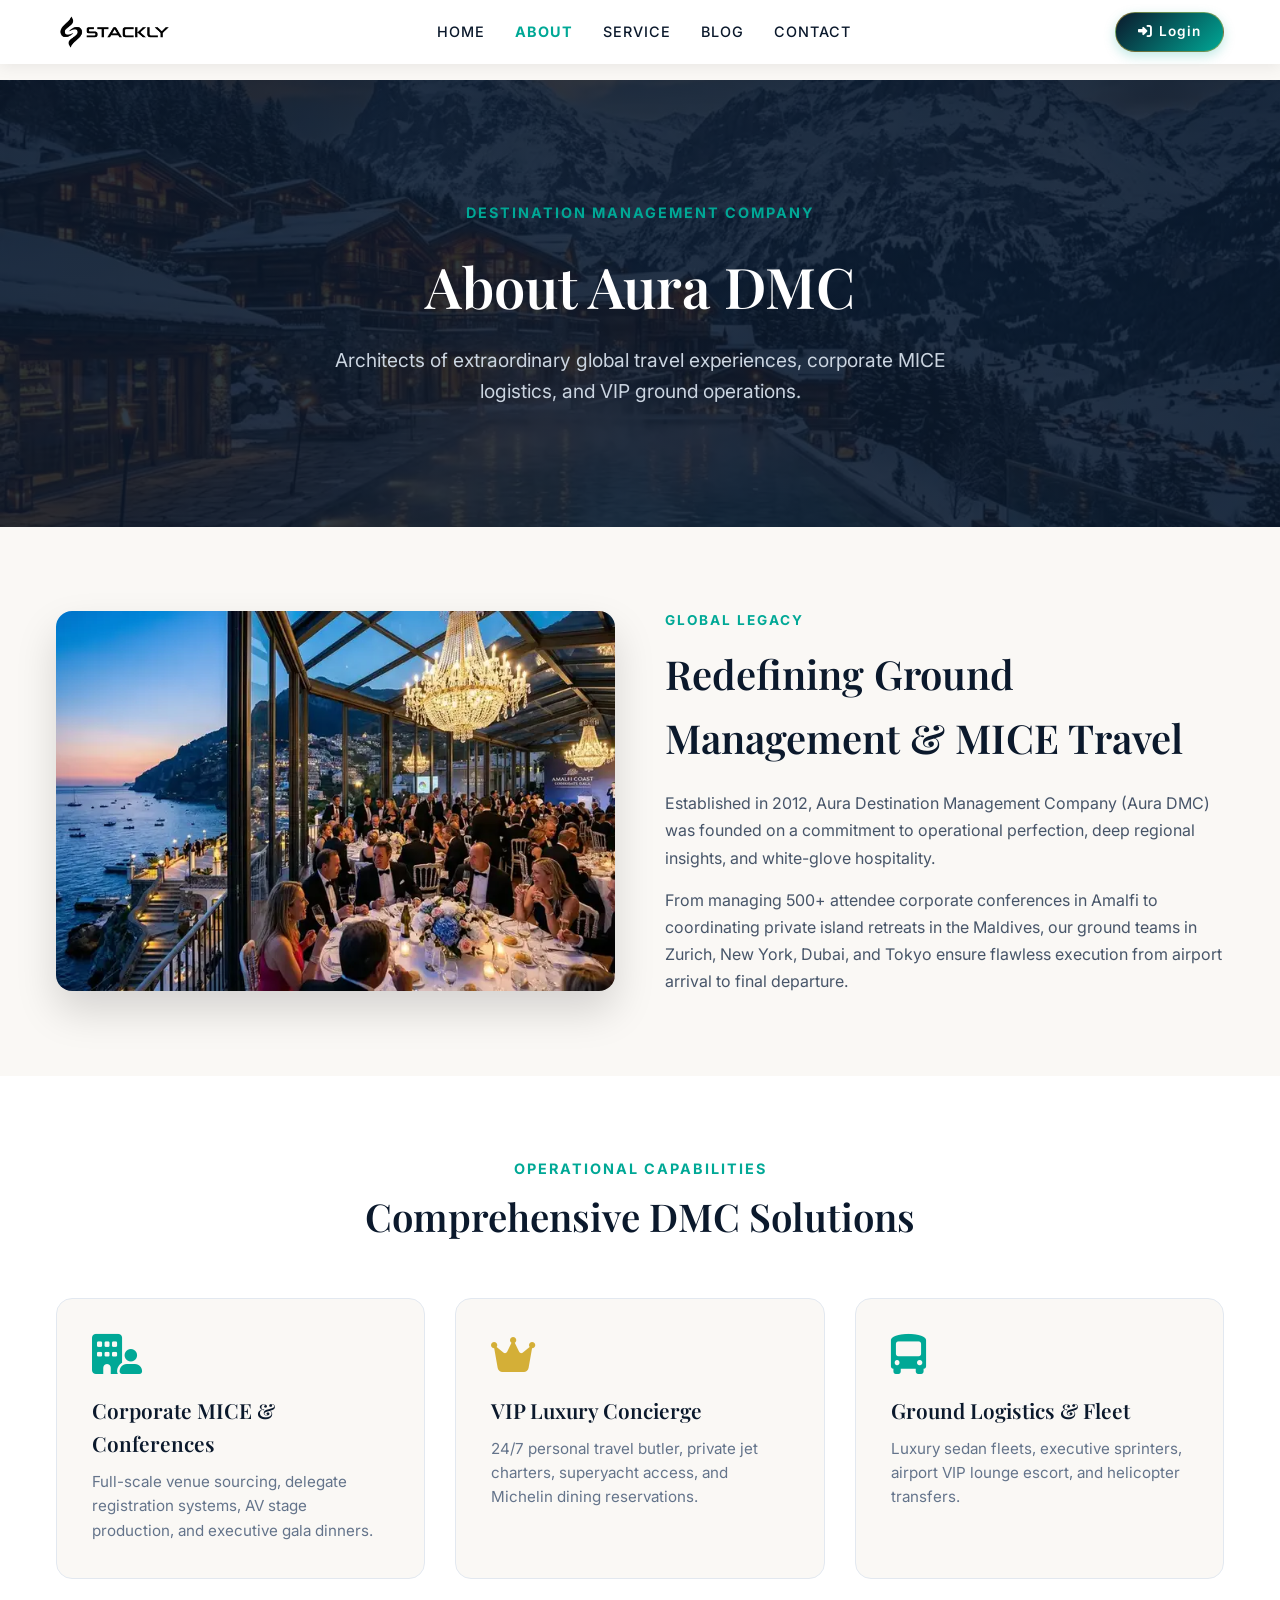
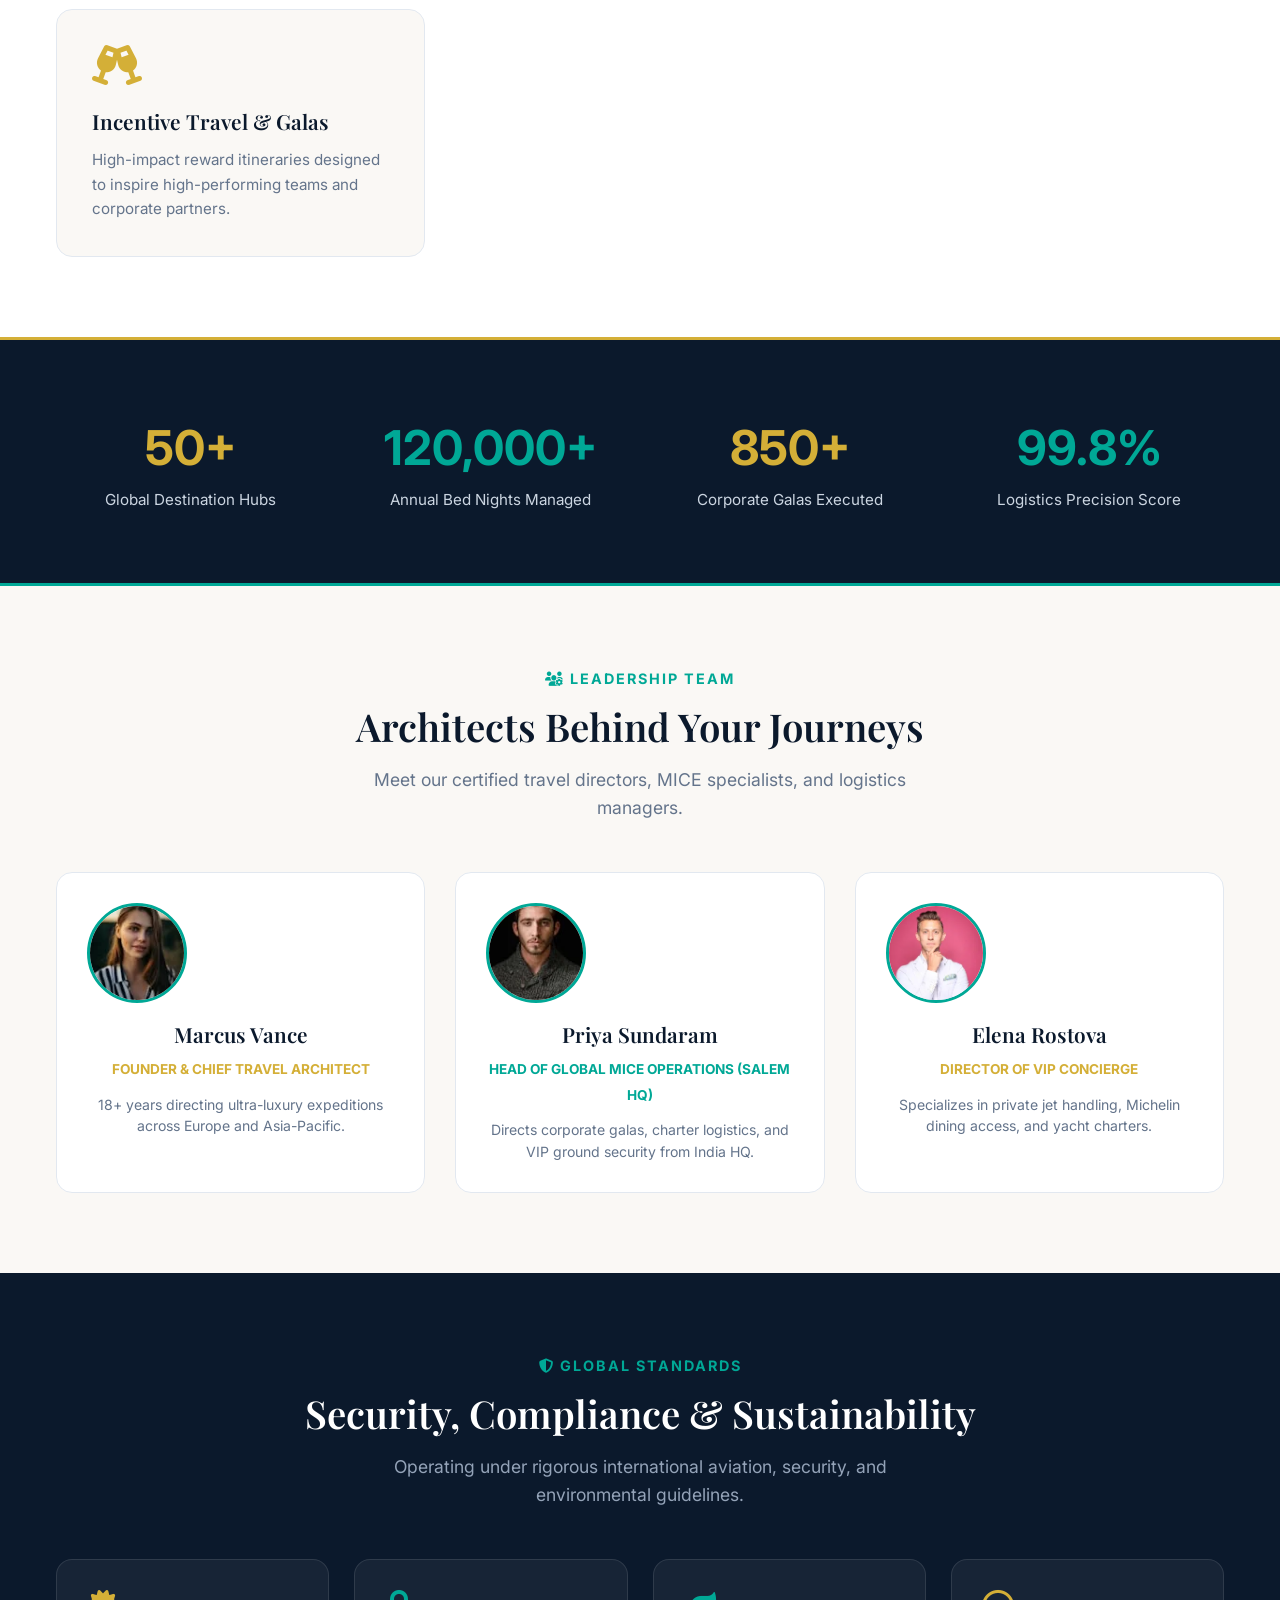
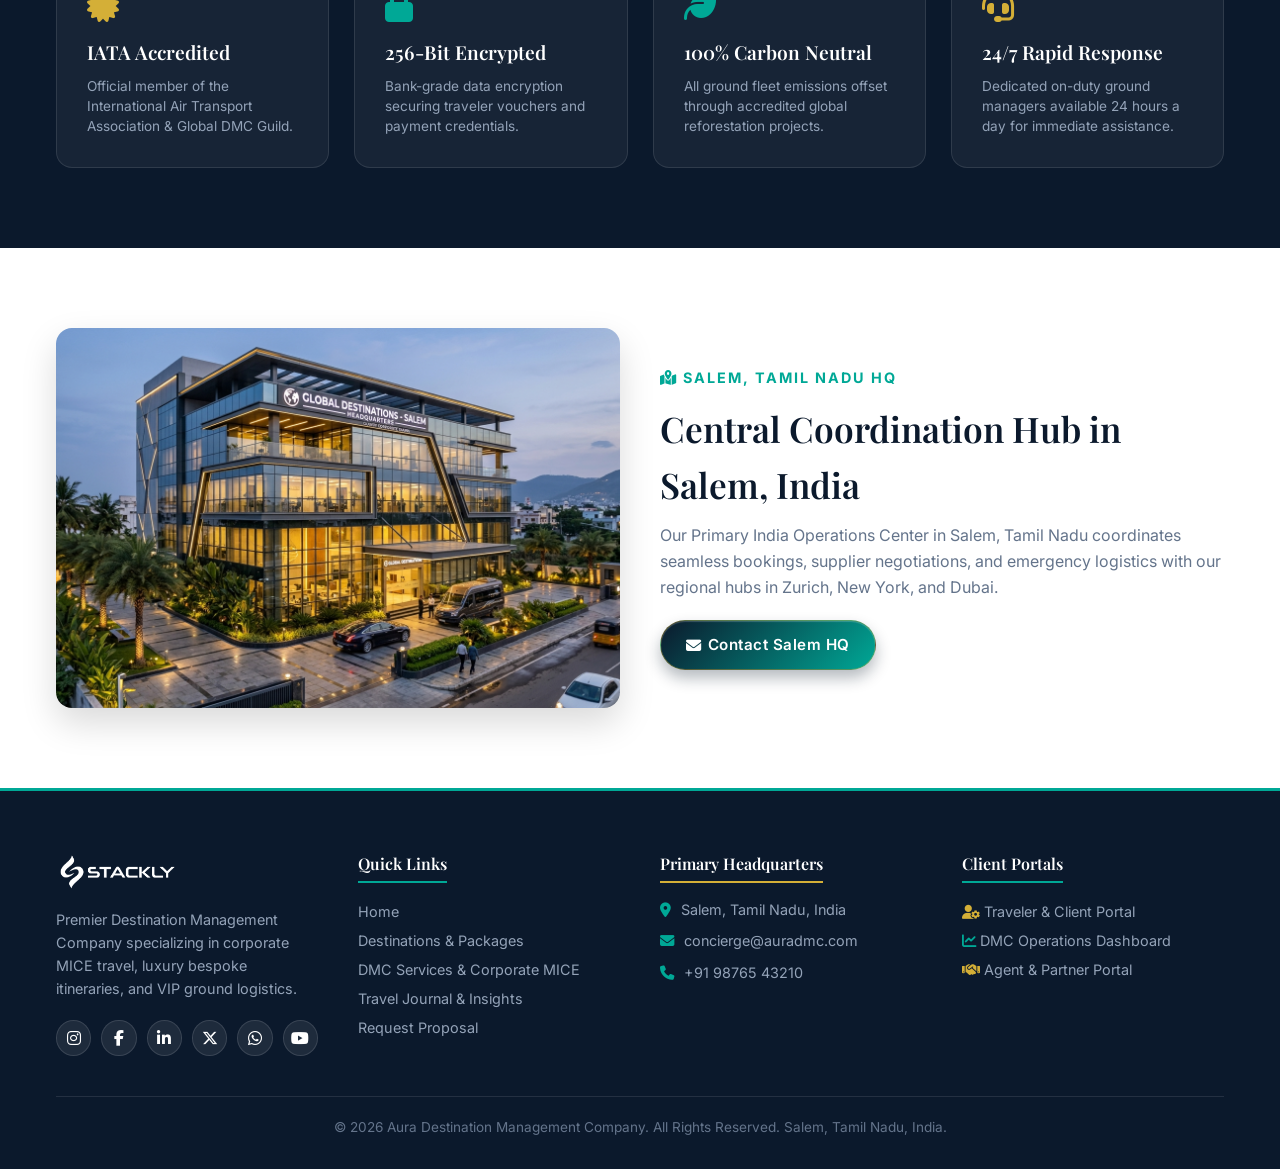
==== about.html @ e73bee8a "Add files via upload" ====
<!DOCTYPE html>
<html lang="en">
<head>
    <meta charset="UTF-8">
    <meta name="viewport" content="width=device-width, initial-scale=1.0">
    <meta name="description" content="About Aura Destination Management Company - Global DMC leader in corporate MICE, luxury travel logistics, and custom event execution.">
    <title>About Us | Aura Destination Management</title>
    
    <!-- Google Fonts -->
    <link rel="preconnect" href="https://fonts.googleapis.com">
    <link rel="preconnect" href="https://fonts.gstatic.com" crossorigin>
    <link href="https://fonts.googleapis.com/css2?family=Inter:wght@300;400;500;600;700&family=Playfair+Display:ital,wght@0,400;0,600;0,700;1,400&display=swap" rel="stylesheet">
    
    <!-- Font Awesome -->
    <link rel="stylesheet" href="https://cdnjs.cloudflare.com/ajax/libs/font-awesome/6.4.0/css/all.min.css">
    
    <!-- AOS CSS -->
    <link href="https://unpkg.com/aos@2.3.1/dist/aos.css" rel="stylesheet">
    
    <!-- Custom CSS -->
    <link rel="stylesheet" href="assets/css/style.css?v=3">
    <link rel="stylesheet" href="assets/css/animations.css?v=3">
    <link rel="stylesheet" href="assets/css/candy.css">
    <script src="assets/js/header.js"></script>
    <link rel="stylesheet" href="assets/css/header.css">
    <link rel="stylesheet" href="assets/css/responsive-fixes.css">
</head>
<body>

    <!-- Header -->
    <stackly-header></stackly-header>

    <!-- Main Content Area -->
    <main style="padding-top: 80px;">
        
        <!-- Hero Banner -->
        <section class="page-hero" style="background: linear-gradient(rgba(11,25,44,0.85), rgba(11,25,44,0.85)), url('images/dest_swiss.webp') center/cover; padding: 120px 0; text-align: center; color: #fff;">
            <div class="container" data-aos="fade-up">
                <span style="color: #00A896; font-weight: 700; text-transform: uppercase; letter-spacing: 2px; font-size: 0.9rem;">Destination Management Company</span>
                <h1 style="font-size: 3.5rem; margin: 15px 0; color: #fff; font-family: 'Playfair Display', serif;">About Aura DMC</h1>
                <p style="font-size: 1.2rem; max-width: 650px; margin: 0 auto; color: #CBD5E1;">Architects of extraordinary global travel experiences, corporate MICE logistics, and VIP ground operations.</p>
            </div>
        </section>

        <!-- Our Story -->
        <section class="section-padding about-story" style="background: #FAF8F5; padding: 80px 0;">
            <div class="container" style="display: grid; grid-template-columns: repeat(auto-fit, minmax(320px, 1fr)); gap: 50px; align-items: center;">
                <div class="story-img" data-aos="fade-right">
                    <img src="images/dest_corporate.webp" alt="Aura DMC Story" style="width: 100%; height: 380px; object-fit: cover; border-radius: 16px; box-shadow: 0 20px 40px rgba(0,0,0,0.15);">
                </div>
                <div class="story-content" data-aos="fade-left">
                    <span style="color: #00A896; font-weight: 700; text-transform: uppercase; letter-spacing: 2px; font-size: 0.85rem;">Global Legacy</span>
                    <h2 style="font-size: 2.5rem; margin: 10px 0 20px; font-family: 'Playfair Display', serif; color: #0B192C;">Redefining Ground Management & MICE Travel</h2>
                    <p style="margin-bottom: 15px; color: #475569; line-height: 1.7;">Established in 2012, Aura Destination Management Company (Aura DMC) was founded on a commitment to operational perfection, deep regional insights, and white-glove hospitality.</p>
                    <p style="color: #475569; line-height: 1.7;">From managing 500+ attendee corporate conferences in Amalfi to coordinating private island retreats in the Maldives, our ground teams in Zurich, New York, Dubai, and Tokyo ensure flawless execution from airport arrival to final departure.</p>
                </div>
            </div>
        </section>

        <!-- Core DMC Capabilities -->
        <section class="section-padding" style="background-color: #fff; padding: 80px 0;">
            <div class="container">
                <div style="text-align: center; margin-bottom: 50px;" data-aos="fade-up">
                    <span style="color: #00A896; font-weight: 700; text-transform: uppercase; letter-spacing: 2px; font-size: 0.9rem;">Operational Capabilities</span>
                    <h2 style="font-size: 2.4rem; color: #0B192C; margin-top: 5px;">Comprehensive DMC Solutions</h2>
                </div>

                <div style="display: grid; grid-template-columns: repeat(auto-fit, minmax(280px, 1fr)); gap: 30px;">
                    
                    <div style="background: #FAF8F5; padding: 35px; border-radius: 16px; border: 1px solid #E2E8F0;" data-aos="fade-up" data-aos-delay="0">
                        <i class="fa-solid fa-building-user" style="font-size: 2.5rem; color: #00A896; margin-bottom: 20px;"></i>
                        <h3 style="font-size: 1.3rem; color: #0B192C; margin-bottom: 10px;">Corporate MICE & Conferences</h3>
                        <p style="color: #64748B; line-height: 1.6; font-size: 0.95rem;">Full-scale venue sourcing, delegate registration systems, AV stage production, and executive gala dinners.</p>
                    </div>

                    <div style="background: #FAF8F5; padding: 35px; border-radius: 16px; border: 1px solid #E2E8F0;" data-aos="fade-up" data-aos-delay="100">
                        <i class="fa-solid fa-crown" style="font-size: 2.5rem; color: #D4AF37; margin-bottom: 20px;"></i>
                        <h3 style="font-size: 1.3rem; color: #0B192C; margin-bottom: 10px;">VIP Luxury Concierge</h3>
                        <p style="color: #64748B; line-height: 1.6; font-size: 0.95rem;">24/7 personal travel butler, private jet charters, superyacht access, and Michelin dining reservations.</p>
                    </div>

                    <div style="background: #FAF8F5; padding: 35px; border-radius: 16px; border: 1px solid #E2E8F0;" data-aos="fade-up" data-aos-delay="200">
                        <i class="fa-solid fa-bus-simple" style="font-size: 2.5rem; color: #00A896; margin-bottom: 20px;"></i>
                        <h3 style="font-size: 1.3rem; color: #0B192C; margin-bottom: 10px;">Ground Logistics & Fleet</h3>
                        <p style="color: #64748B; line-height: 1.6; font-size: 0.95rem;">Luxury sedan fleets, executive sprinters, airport VIP lounge escort, and helicopter transfers.</p>
                    </div>

                    <div style="background: #FAF8F5; padding: 35px; border-radius: 16px; border: 1px solid #E2E8F0;" data-aos="fade-up" data-aos-delay="300">
                        <i class="fa-solid fa-champagne-glasses" style="font-size: 2.5rem; color: #D4AF37; margin-bottom: 20px;"></i>
                        <h3 style="font-size: 1.3rem; color: #0B192C; margin-bottom: 10px;">Incentive Travel & Galas</h3>
                        <p style="color: #64748B; line-height: 1.6; font-size: 0.95rem;">High-impact reward itineraries designed to inspire high-performing teams and corporate partners.</p>
                    </div>

                </div>
            </div>
        </section>

        <!-- Stats Section -->
        <section style="background: #0B192C; color: #fff; padding: 70px 0; border-top: 3px solid #D4AF37; border-bottom: 3px solid #00A896;">
            <div class="container">
                <div style="display: grid; grid-template-columns: repeat(auto-fit, minmax(200px, 1fr)); gap: 30px; text-align: center;">
                    <div>
                        <span style="font-size: 3rem; font-weight: 700; color: #D4AF37; display: block;">50+</span>
                        <span style="color: #CBD5E1; font-size: 0.95rem;">Global Destination Hubs</span>
                    </div>
                    <div>
                        <span style="font-size: 3rem; font-weight: 700; color: #00A896; display: block;">120,000+</span>
                        <span style="color: #CBD5E1; font-size: 0.95rem;">Annual Bed Nights Managed</span>
                    </div>
                    <div>
                        <span style="font-size: 3rem; font-weight: 700; color: #D4AF37; display: block;">850+</span>
                        <span style="color: #CBD5E1; font-size: 0.95rem;">Corporate Galas Executed</span>
                    </div>
                    <div>
                        <span style="font-size: 3rem; font-weight: 700; color: #00A896; display: block;">99.8%</span>
                        <span style="color: #CBD5E1; font-size: 0.95rem;">Logistics Precision Score</span>
                    </div>
                </div>
            </div>
        </section>

    </main>

    <!-- Footer -->
<!-- NEW SECTION A1: Executive Leadership & DMC Specialists -->
    <section class="section-padding" id="leadership" style="background: #FAF8F5; padding: 80px 0;">
        <div class="container">
            <div class="section-header" data-aos="fade-up" style="text-align: center; margin-bottom: 50px;">
                <span style="color: #00A896; font-weight: 700; text-transform: uppercase; letter-spacing: 2px; font-size: 0.9rem;"><i class="fa-solid fa-users-gear"></i> Leadership Team</span>
                <h2 style="font-size: 2.4rem; color: #0B192C; margin-top: 5px; font-family: 'Playfair Display', serif;">Architects Behind Your Journeys</h2>
                <p style="color: #64748B; max-width: 600px; margin: 0 auto;">Meet our certified travel directors, MICE specialists, and logistics managers.</p>
            </div>

            <div style="display: grid; grid-template-columns: repeat(auto-fit, minmax(280px, 1fr)); gap: 30px;">
                <div data-aos="fade-up" data-aos-delay="100" style="background: #fff; padding: 30px; border-radius: 16px; border: 1px solid #E2E8F0; text-align: center;">
                    <img src="images/user_sarah.webp" alt="Marcus Vance" style="width: 100px; height: 100px; border-radius: 50%; object-fit: cover; border: 3px solid #00A896; margin-bottom: 15px;">
                    <h3 style="font-family: 'Playfair Display', serif; font-size: 1.3rem; color: #0B192C; margin-bottom: 5px;">Marcus Vance</h3>
                    <span style="color: #D4AF37; font-weight: 700; font-size: 0.85rem; text-transform: uppercase;">Founder & Chief Travel Architect</span>
                    <p style="color: #64748B; font-size: 0.88rem; margin-top: 12px; line-height: 1.5;">18+ years directing ultra-luxury expeditions across Europe and Asia-Pacific.</p>
                </div>

                <div data-aos="fade-up" data-aos-delay="200" style="background: #fff; padding: 30px; border-radius: 16px; border: 1px solid #E2E8F0; text-align: center;">
                    <img src="images/user_emily.webp" alt="Priya Sundaram" style="width: 100px; height: 100px; border-radius: 50%; object-fit: cover; border: 3px solid #00A896; margin-bottom: 15px;">
                    <h3 style="font-family: 'Playfair Display', serif; font-size: 1.3rem; color: #0B192C; margin-bottom: 5px;">Priya Sundaram</h3>
                    <span style="color: #00A896; font-weight: 700; font-size: 0.85rem; text-transform: uppercase;">Head of Global MICE Operations (Salem HQ)</span>
                    <p style="color: #64748B; font-size: 0.88rem; margin-top: 12px; line-height: 1.5;">Directs corporate galas, charter logistics, and VIP ground security from India HQ.</p>
                </div>

                <div data-aos="fade-up" data-aos-delay="300" style="background: #fff; padding: 30px; border-radius: 16px; border: 1px solid #E2E8F0; text-align: center;">
                    <img src="images/about_img_4.webp" alt="Elena Rostova" style="width: 100px; height: 100px; border-radius: 50%; object-fit: cover; border: 3px solid #00A896; margin-bottom: 15px;">
                    <h3 style="font-family: 'Playfair Display', serif; font-size: 1.3rem; color: #0B192C; margin-bottom: 5px;">Elena Rostova</h3>
                    <span style="color: #D4AF37; font-weight: 700; font-size: 0.85rem; text-transform: uppercase;">Director of VIP Concierge</span>
                    <p style="color: #64748B; font-size: 0.88rem; margin-top: 12px; line-height: 1.5;">Specializes in private jet handling, Michelin dining access, and yacht charters.</p>
                </div>
            </div>
        </div>
    </section>

    <!-- NEW SECTION A2: Safety, Compliance & Accreditation -->
    <section class="section-padding" id="safety-compliance" style="background: #0B192C; color: #fff; padding: 80px 0;">
        <div class="container">
            <div class="section-header" data-aos="fade-up" style="text-align: center; margin-bottom: 50px;">
                <span style="color: #00A896; font-weight: 700; text-transform: uppercase; letter-spacing: 2px; font-size: 0.9rem;"><i class="fa-solid fa-shield-halved"></i> Global Standards</span>
                <h2 style="font-size: 2.4rem; color: #fff; margin-top: 5px; font-family: 'Playfair Display', serif;">Security, Compliance & Sustainability</h2>
                <p style="color: #94A3B8; max-width: 600px; margin: 0 auto;">Operating under rigorous international aviation, security, and environmental guidelines.</p>
            </div>

            <div style="display: grid; grid-template-columns: repeat(auto-fit, minmax(240px, 1fr)); gap: 25px;">
                <div data-aos="fade-up" data-aos-delay="100" style="background: rgba(255,255,255,0.05); padding: 30px; border-radius: 16px; border: 1px solid rgba(255,255,255,0.1);">
                    <i class="fa-solid fa-certificate" style="font-size: 2rem; color: #D4AF37; margin-bottom: 15px;"></i>
                    <h3 style="font-size: 1.2rem; color: #fff; font-family: 'Playfair Display', serif; margin-bottom: 8px;">IATA Accredited</h3>
                    <p style="color: #94A3B8; font-size: 0.85rem; line-height: 1.5;">Official member of the International Air Transport Association & Global DMC Guild.</p>
                </div>
                <div data-aos="fade-up" data-aos-delay="200" style="background: rgba(255,255,255,0.05); padding: 30px; border-radius: 16px; border: 1px solid rgba(255,255,255,0.1);">
                    <i class="fa-solid fa-lock" style="font-size: 2rem; color: #00A896; margin-bottom: 15px;"></i>
                    <h3 style="font-size: 1.2rem; color: #fff; font-family: 'Playfair Display', serif; margin-bottom: 8px;">256-Bit Encrypted</h3>
                    <p style="color: #94A3B8; font-size: 0.85rem; line-height: 1.5;">Bank-grade data encryption securing traveler vouchers and payment credentials.</p>
                </div>
                <div data-aos="fade-up" data-aos-delay="300" style="background: rgba(255,255,255,0.05); padding: 30px; border-radius: 16px; border: 1px solid rgba(255,255,255,0.1);">
                    <i class="fa-solid fa-leaf" style="font-size: 2rem; color: #00A896; margin-bottom: 15px;"></i>
                    <h3 style="font-size: 1.2rem; color: #fff; font-family: 'Playfair Display', serif; margin-bottom: 8px;">100% Carbon Neutral</h3>
                    <p style="color: #94A3B8; font-size: 0.85rem; line-height: 1.5;">All ground fleet emissions offset through accredited global reforestation projects.</p>
                </div>
                <div data-aos="fade-up" data-aos-delay="400" style="background: rgba(255,255,255,0.05); padding: 30px; border-radius: 16px; border: 1px solid rgba(255,255,255,0.1);">
                    <i class="fa-solid fa-headset" style="font-size: 2rem; color: #D4AF37; margin-bottom: 15px;"></i>
                    <h3 style="font-size: 1.2rem; color: #fff; font-family: 'Playfair Display', serif; margin-bottom: 8px;">24/7 Rapid Response</h3>
                    <p style="color: #94A3B8; font-size: 0.85rem; line-height: 1.5;">Dedicated on-duty ground managers available 24 hours a day for immediate assistance.</p>
                </div>
            </div>
        </div>
    </section>

    <!-- NEW SECTION A3: Salem India HQ & Global Footprint -->
    <section class="section-padding" id="footprint" style="background: #ffffff; padding: 80px 0;">
        <div class="container">
            <div style="display: grid; grid-template-columns: repeat(auto-fit, minmax(320px, 1fr)); gap: 40px; align-items: center;">
                <div data-aos="fade-right">
                    <img src="images/about_hq_new.webp" alt="Salem Headquarters - Global Destinations" style="width: 100%; height: 380px; object-fit: cover; border-radius: 16px; box-shadow: 0 15px 35px rgba(0,0,0,0.15);">
                </div>
                <div data-aos="fade-left">
                    <span style="color: #00A896; font-weight: 700; text-transform: uppercase; letter-spacing: 2px; font-size: 0.9rem;"><i class="fa-solid fa-map-location-dot"></i> Salem, Tamil Nadu HQ</span>
                    <h2 style="font-size: 2.2rem; color: #0B192C; margin: 10px 0; font-family: 'Playfair Display', serif;">Central Coordination Hub in Salem, India</h2>
                    <p style="color: #64748B; line-height: 1.6; margin-bottom: 20px;">Our Primary India Operations Center in Salem, Tamil Nadu coordinates seamless bookings, supplier negotiations, and emergency logistics with our regional hubs in Zurich, New York, and Dubai.</p>
                    <a href="404.html" class="btn-candy" style="padding: 12px 25px;"><i class="fa-solid fa-envelope" style="margin-right: 6px;"></i> Contact Salem HQ</a>
                </div>
            </div>
        </div>
    </section>


    <footer style="background: #0B192C; color: #94A3B8; padding: 60px 0 30px; border-top: 3px solid #00A896;">
        <div class="container">
            <div style="display: grid; grid-template-columns: repeat(auto-fit, minmax(220px, 1fr)); gap: 40px; margin-bottom: 40px;">
                <div>
                    <div style="margin-bottom: 15px;">
                        <img src="images/stackly_logo.webp" alt="Aura DMC Logo" style="height: 42px; width: auto; object-fit: contain; filter: brightness(0) invert(1);">
                    </div>
                    <p style="font-size: 0.9rem; line-height: 1.6; color: #94A3B8;">Premier Destination Management Company specializing in corporate MICE travel, luxury bespoke itineraries, and VIP ground logistics.</p>
                    
                    <!-- Social Media Icons -->
                    <div class="footer-social-icons" style="display: flex; gap: 10px; margin-top: 20px;">
                        <a href="404.html" aria-label="Instagram" style="width: 36px; height: 36px; border-radius: 50%; background: rgba(255,255,255,0.08); color: #fff; display: inline-flex; align-items: center; justify-content: center; text-decoration: none; transition: all 0.3s ease; border: 1px solid rgba(255,255,255,0.12);"><i class="fa-brands fa-instagram"></i></a>
                        <a href="404.html" aria-label="Facebook" style="width: 36px; height: 36px; border-radius: 50%; background: rgba(255,255,255,0.08); color: #fff; display: inline-flex; align-items: center; justify-content: center; text-decoration: none; transition: all 0.3s ease; border: 1px solid rgba(255,255,255,0.12);"><i class="fa-brands fa-facebook-f"></i></a>
                        <a href="404.html" aria-label="LinkedIn" style="width: 36px; height: 36px; border-radius: 50%; background: rgba(255,255,255,0.08); color: #fff; display: inline-flex; align-items: center; justify-content: center; text-decoration: none; transition: all 0.3s ease; border: 1px solid rgba(255,255,255,0.12);"><i class="fa-brands fa-linkedin-in"></i></a>
                        <a href="404.html" aria-label="Twitter / X" style="width: 36px; height: 36px; border-radius: 50%; background: rgba(255,255,255,0.08); color: #fff; display: inline-flex; align-items: center; justify-content: center; text-decoration: none; transition: all 0.3s ease; border: 1px solid rgba(255,255,255,0.12);"><i class="fa-brands fa-x-twitter"></i></a>
                        <a href="404.html" aria-label="WhatsApp" style="width: 36px; height: 36px; border-radius: 50%; background: rgba(255,255,255,0.08); color: #fff; display: inline-flex; align-items: center; justify-content: center; text-decoration: none; transition: all 0.3s ease; border: 1px solid rgba(255,255,255,0.12);"><i class="fa-brands fa-whatsapp"></i></a>
                        <a href="404.html" aria-label="YouTube" style="width: 36px; height: 36px; border-radius: 50%; background: rgba(255,255,255,0.08); color: #fff; display: inline-flex; align-items: center; justify-content: center; text-decoration: none; transition: all 0.3s ease; border: 1px solid rgba(255,255,255,0.12);"><i class="fa-brands fa-youtube"></i></a>
                    </div>
                </div>
                <div>
                    <h4 style="color: #fff; font-size: 1rem; margin-bottom: 15px; border-bottom: 2px solid #00A896; display: inline-block; padding-bottom: 5px;">Quick Links</h4>
                    <ul style="list-style: none; padding: 0; line-height: 2; font-size: 0.9rem;">
                        <li><a href="index.html" style="color: #94A3B8; text-decoration: none;">Home</a></li>
                        <li><a href="shop.html" style="color: #94A3B8; text-decoration: none;">Destinations & Packages</a></li>
                        <li><a href="about.html" style="color: #94A3B8; text-decoration: none;">DMC Services & Corporate MICE</a></li>
                        <li><a href="blog.html" style="color: #94A3B8; text-decoration: none;">Travel Journal & Insights</a></li>
                        <li><a href="contact.html" style="color: #94A3B8; text-decoration: none;">Request Proposal</a></li>
                    </ul>
                </div>
                <div>
                    <h4 style="color: #fff; font-size: 1rem; margin-bottom: 15px; border-bottom: 2px solid #D4AF37; display: inline-block; padding-bottom: 5px;">Primary Headquarters</h4>
                    <p style="font-size: 0.9rem; margin-bottom: 8px;"><i class="fa-solid fa-location-dot" style="color: #00A896; margin-right: 6px;"></i> Salem, Tamil Nadu, India</p>
                    <p style="font-size: 0.9rem; margin-bottom: 8px;"><i class="fa-solid fa-envelope" style="color: #00A896; margin-right: 6px;"></i> concierge@auradmc.com</p>
                    <p style="font-size: 0.9rem;"><i class="fa-solid fa-phone" style="color: #00A896; margin-right: 6px;"></i> +91 98765 43210</p>
                </div>
                <div>
                    <h4 style="color: #fff; font-size: 1rem; margin-bottom: 15px; border-bottom: 2px solid #00A896; display: inline-block; padding-bottom: 5px;">Client Portals</h4>
                    <ul style="list-style: none; padding: 0; line-height: 2; font-size: 0.9rem;">
                        <li><a href="404.html" style="color: #94A3B8; text-decoration: none;"><i class="fa-solid fa-user-gear" style="color: #D4AF37;"></i> Traveler & Client Portal</a></li>
                        <li><a href="404.html" style="color: #94A3B8; text-decoration: none;"><i class="fa-solid fa-chart-line" style="color: #00A896;"></i> DMC Operations Dashboard</a></li>
                        <li><a href="404.html" style="color: #94A3B8; text-decoration: none;"><i class="fa-solid fa-handshake" style="color: #D4AF37;"></i> Agent & Partner Portal</a></li>
                    </ul>
                </div>
            </div>
            <div style="border-top: 1px solid rgba(255,255,255,0.1); padding-top: 20px; text-align: center; font-size: 0.85rem; color: #64748B;">
                <p>&copy; 2026 Aura Destination Management Company. All Rights Reserved. Salem, Tamil Nadu, India.</p>
            </div>
        </div>
    </footer>

    <!-- AOS JS -->
    <script src="https://unpkg.com/aos@2.3.1/dist/aos.js"></script>
    <script src="assets/js/global-features.js"></script>
    <script>
        AOS.init({ duration: 800, once: true });
    </script>
</body>
</html>
---- assets/css/style.css ----
/* Global Reset and Variables */
:root {
  /* Theme Colors */
  --color-beige: #FAF8F5;
  --color-rose-gold: #00A896;
  --color-gold: #D4AF37;
  --color-navy: #0B192C;
  --color-black: #0B192C;
  --color-teal: #028090;
  --color-slate: #1E293B;
  
  /* Fonts */
  --font-heading: 'Playfair Display', serif;
  --font-body: 'Inter', sans-serif;

  /* Spacing */
  --spacing-sm: 0.5rem;
  --spacing-md: 1rem;
  --spacing-lg: 1.5rem;
  --spacing-xl: 2rem;

  /* Transitions */
  --transition-smooth: all 0.3s cubic-bezier(0.25, 0.8, 0.25, 1);
}
/* Hamburger Icon Animation */
.mobile-menu-btn {
    display: none; /* Hidden by default on desktop */
    flex-direction: column;
    justify-content: space-between;
    width: 24px;
    height: 18px;
    cursor: pointer;
    z-index: 1001;
}

.mobile-menu-btn span {
    display: block;
    height: 3px;
    width: 100%;
    background-color: var(--color-black, #000);
    border-radius: 3px;
    transition: all 0.3s ease-in-out;
}

/* Transform hamburger into an 'X' when active */
.mobile-menu-btn.active span:nth-child(1) {
    transform: translateY(7.5px) rotate(45deg);
}

.mobile-menu-btn.active span:nth-child(2) {
    opacity: 0;
}

.mobile-menu-btn.active span:nth-child(3) {
    transform: translateY(-7.5px) rotate(-45deg);
}

/* Mobile Media Query Setup */
@media (max-width: 768px) {
    .mobile-menu-btn {
        display: flex; /* Show button on mobile */
    }

    .nav-links {
        position: fixed;
        top: 0;
        right: -100%; /* Hide menu off-screen by default */
        height: 100vh;
        width: 250px;
        background: #fff; /* Match your theme */
        flex-direction: column;
        padding: 80px 20px;
        transition: right 0.3s ease-in-out;
        box-shadow: -2px 0 5px rgba(0,0,0,0.1);
    }

    /* Class to slide the menu in */
    .nav-links.active {
        right: 0;
    }
}

* {
  margin: 0;
  padding: 0;
  box-sizing: border-box;
}

html {
  scroll-behavior: smooth;
  font-size: 16px;
}

body {
  font-family: var(--font-body);
  background-color: var(--color-beige);
  color: var(--color-black);
  line-height: 1.6;
  overflow-x: hidden;
}

h1, h2, h3, h4, h5, h6 {
  font-family: var(--font-heading);
  font-weight: 600;
  color: var(--color-black);
}

a {
  text-decoration: none;
  color: inherit;
  transition: var(--transition-smooth);
}

ul {
  list-style: none;
}

img {
  max-width: 100%;
  height: auto;
  display: block;
}

/* Utilities */
.container {
  width: 100%;
  max-width: 1200px;
  margin: 0 auto;
  padding: 0 var(--spacing-md);
}

.section-padding {
  padding: var(--spacing-xl) 0;
}

/* Buttons */
.btn {
  display: inline-block;
  padding: 0.75rem 1.5rem;
  font-family: var(--font-body);
  font-weight: 500;
  text-transform: uppercase;
  letter-spacing: 1px;
  border: none;
  cursor: pointer;
  transition: var(--transition-smooth);
  position: relative;
  overflow: hidden;
}

.btn-primary {
  background-color: var(--color-rose-gold);
  color: #fff;
}

.btn-primary:hover {
  background-color: var(--color-black);
  transform: translateY(-2px);
}

.btn-secondary {
  background-color: transparent;
  border: 1px solid var(--color-black);
  color: var(--color-black);
}

.btn-secondary:hover {
  background-color: var(--color-black);
  color: #fff;
}

/* Header */
header {
  position: fixed;
  top: 0;
  left: 0;
  width: 100%;
  z-index: 1000;
  background-color: #ffffff !important;
  background: #ffffff !important;
  box-shadow: 0 2px 15px rgba(0,0,0,0.08) !important;
  transition: var(--transition-smooth);
}

header.scrolled {
  background-color: #ffffff !important;
  background: #ffffff !important;
  box-shadow: 0 4px 20px rgba(0,0,0,0.12) !important;
}
  box-shadow: 0 2px 10px rgba(0,0,0,0.05);
}

.navbar {
  display: flex;
  justify-content: space-between;
  align-items: center;
  padding: var(--spacing-md) 0;
}

.logo {
  font-family: var(--font-heading);
  font-size: 1.5rem;
  font-weight: 700;
  letter-spacing: 2px;
  color: var(--color-black);
}

.nav-links {
  display: flex;
  gap: var(--spacing-lg);
}

.nav-links a {
  font-size: 0.9rem;
  font-weight: 500;
  text-transform: uppercase;
  letter-spacing: 1px;
}

.nav-links a:hover {
  color: var(--color-rose-gold);
}

.nav-icons {
  display: flex;
  gap: var(--spacing-md);
  align-items: center;
}

.nav-icons span {
  cursor: pointer;
  font-size: 1.2rem;
  transition: var(--transition-smooth);
}

.nav-icons span:hover {
  color: var(--color-rose-gold);
}

.mobile-menu-btn {
  display: none;
  font-size: 1.5rem;
  cursor: pointer;
}

/* Footer */
footer {
  background-color: var(--color-black);
  color: var(--color-beige);
  padding: var(--spacing-xl) 0 var(--spacing-md);
}

.footer-content {
  display: grid;
  grid-template-columns: repeat(auto-fit, minmax(200px, 1fr));
  gap: var(--spacing-lg);
  margin-bottom: var(--spacing-xl);
}

.footer-col h4 {
  color: var(--color-rose-gold);
  margin-bottom: var(--spacing-md);
}

.footer-col ul li {
  margin-bottom: var(--spacing-sm);
}

.footer-col ul li a:hover {
  color: var(--color-rose-gold);
}

.newsletter-form {
  display: flex;
  margin-top: var(--spacing-md);
}

.newsletter-form input {
  padding: 0.75rem;
  border: 1px solid var(--color-beige);
  background: transparent;
  color: var(--color-beige);
  width: 100%;
}

.newsletter-form button {
  background-color: var(--color-rose-gold);
  color: #fff;
  border: none;
  padding: 0 1rem;
  cursor: pointer;
}

.footer-bottom {
  text-align: center;
  padding-top: var(--spacing-md);
  border-top: 1px solid rgba(248, 244, 239, 0.2);
  font-size: 0.85rem;
}

/* Responsive */
@media (max-width: 768px) {
  .mobile-menu-btn {
    display: flex !important;
    position: relative;
    z-index: 10002 !important;
  }
}

/* --- PHASE 6 ANIMATIONS --- */
html { scroll-behavior: smooth; }

/* Floating Animation */
.floating { animation: float 3s ease-in-out infinite; }
@keyframes float {
    0% { transform: translateY(0); }
    50% { transform: translateY(-15px); }
    100% { transform: translateY(0); }
}

/* Image Zoom */
.img-zoom { overflow: hidden; }
.img-zoom img { transition: transform 0.5s ease; }
.img-zoom:hover img { transform: scale(1.1); }

/* Card Hover Lift */
.card-lift, .product-card, .blog-card { transition: transform 0.3s ease, box-shadow 0.3s ease; }
.card-lift:hover, .product-card:hover, .blog-card:hover { transform: translateY(-10px); box-shadow: 0 15px 30px rgba(0,0,0,0.1); }

/* Button Ripple */
.btn { position: relative; overflow: hidden; }
.ripple-ink {
    position: absolute;
    background: rgba(255, 255, 255, 0.4);
    border-radius: 50%;
    transform: scale(0);
    animation: ripple 0.6s linear;
    pointer-events: none;
}
@keyframes ripple {
    to { transform: scale(2.5); opacity: 0; }
}

/* Sticky Header Animation */
header { transition: background 0.3s ease, padding 0.3s ease, box-shadow 0.3s ease; z-index: 1000; }
header.sticky {
    position: fixed;
    top: 0; left: 0; width: 100%;
    background: rgba(255, 255, 255, 0.95);
    backdrop-filter: blur(5px);
    box-shadow: 0 2px 10px rgba(0,0,0,0.1);
    animation: slideDown 0.3s ease forwards;
}
@keyframes slideDown {
    from { transform: translateY(-100%); }
    to { transform: translateY(0); }
}

/* Transparent Header Overrides */
header { background-color: transparent !important; position: fixed !important; z-index: 10001 !important; }
header.sticky { position: fixed !important; background: rgba(255, 255, 255, 0.95) !important; z-index: 10001 !important; }


/* --- GLOBAL RESPONSIVE & FUNCTIONAL FIXES --- */
html, body {
    overflow-x: hidden; /* Prevent horizontal scrolling */
    width: 100%;
}

/* Responsive Grids */
.grid-2, .grid-3, .grid-4, .product-grid, .blog-grid, .wishlist-grid, .gallery-grid {
    display: grid;
    gap: 20px;
}

.product-grid, .wishlist-grid, .gallery-grid {
    grid-template-columns: repeat(auto-fill, minmax(220px, 1fr));
}

@media (max-width: 1024px) {
    .grid-4 { grid-template-columns: repeat(2, 1fr); }
    .grid-3 { grid-template-columns: repeat(2, 1fr); }
    .sidebar { position: relative; width: 100%; height: auto; border-right: none; border-bottom: 1px solid #eee; }
    .main-content, .admin-main { margin-left: 0; }
}

@media (max-width: 768px) {
    .grid-4, .grid-3, .grid-2 { grid-template-columns: 1fr; }
    
    /* Mobile Navigation */
    .nav-links {
        position: fixed;
        top: 0;
        left: -100%;
        width: 80%;
        max-width: 400px;
        height: 100vh;
        background: #fff;
        flex-direction: column;
        align-items: flex-start;
        justify-content: flex-start;
        padding: 100px 40px;
        gap: 30px;
        transition: left 0.4s cubic-bezier(0.4, 0, 0.2, 1);
        z-index: 10000;
        box-shadow: 10px 0 30px rgba(0,0,0,0.15);
    }
    .nav-links.active {
        left: 0;
    }
    .nav-links li a {
        font-size: 1.5rem;
        color: var(--color-black);
    }
    
    /* Dashboard Responsive */
    .dashboard-container, .email-layout { grid-template-columns: 1fr; height: auto; }
    .email-sidebar { border-right: none; border-bottom: 1px solid #eee; padding-bottom: 20px; margin-bottom: 20px; }
}

/* Fix Images */
img {
    max-width: 100%;
    height: auto;
}

/* --- PAGE TRANSITIONS --- */
.page-transition-overlay {
    position: fixed;
    top: 0;
    left: 0;
    width: 100vw;
    height: 100vh;
    background-color: var(--color-beige);
    z-index: 9999;
    pointer-events: none;
    opacity: 1; /* Start fully opaque on load */
    transition: opacity 0.6s ease-in-out;
}

.page-transition-overlay.fade-out {
    opacity: 0;
}

/* --- ULTIMATE HERO ANIMATIONS --- */

.hero-section {
    position: relative;
    overflow: hidden;
}

/* Parallax Background Layers */
.parallax-bg {
    position: absolute;
    top: -10%; left: -10%;
    width: 120%; height: 120%;
    pointer-events: none;
    z-index: 0;
}
.parallax-layer {
    position: absolute;
    top: 0; left: 0; width: 100%; height: 100%;
    background-size: cover;
    background-position: center;
    transition: transform 0.1s ease-out;
}
.layer-1 {
    background: radial-gradient(circle at 20% 30%, rgba(200, 155, 123, 0.15) 0%, transparent 40%);
}
.layer-2 {
    background: radial-gradient(circle at 80% 70%, rgba(46, 46, 46, 0.05) 0%, transparent 50%);
}

/* Floating Shapes */
.hero-shapes {
    position: absolute;
    top: 0; left: 0; width: 100%; height: 100%;
    pointer-events: none;
    z-index: 1;
}
.shape {
    position: absolute;
    background: var(--color-rose-gold);
    opacity: 0.2;
    border-radius: 50%;
    filter: blur(8px);
}
.shape-1 { width: 300px; height: 300px; top: -50px; right: -50px; animation: float-complex 15s infinite ease-in-out; }
.shape-2 { width: 150px; height: 150px; bottom: 10%; left: 5%; animation: float-complex 12s infinite ease-in-out reverse; }
.shape-3 { width: 80px; height: 80px; top: 40%; left: 45%; animation: float-complex 8s infinite ease-in-out 2s; }

/* Complex Floating Keyframes */
@keyframes float-complex {
    0% { transform: translate(0, 0) rotate(0deg) scale(1); }
    33% { transform: translate(30px, -50px) rotate(10deg) scale(1.1); }
    66% { transform: translate(-20px, 20px) rotate(-5deg) scale(0.9); }
    100% { transform: translate(0, 0) rotate(0deg) scale(1); }
}

/* Advanced Bottle Floating */
.hero-image-wrapper .float-item {
    animation: float-bottle 6s infinite ease-in-out;
}
.hero-image-wrapper .item-1 { animation-delay: 0s; }
.hero-image-wrapper .item-2 { animation-delay: -3s; }

@keyframes float-bottle {
    0% { transform: translateY(0) rotate(0deg); }
    50% { transform: translateY(-20px) rotate(5deg); }
    100% { transform: translateY(0) rotate(0deg); }
}

/* Split Text Utility */
.split-char {
    display: inline-block;
    opacity: 0; /* Hidden initially, GSAP will reveal */
}
.split-word {
    display: inline-block;
    white-space: pre;
}

/* Button Hover Glow */
.btn-primary {
    transition: all 0.3s ease, box-shadow 0.3s ease;
}
.btn-primary:hover {
    box-shadow: 0 0 20px rgba(200, 155, 123, 0.6);
}

/* --- INIYA-STYLE HERO SLIDER --- */
/* --- PREMIUM HERO SLIDER --- */
.premium-hero {
    position: relative;
    width: 100%;
    height: 100vh;
    min-height: 800px;
    overflow: hidden;
    background-color: var(--color-bg);
    transition: background-color 1.5s ease;
}

#hero-particles {
    position: absolute;
    top: 0; left: 0; right: 0; bottom: 0;
    pointer-events: none;
    z-index: 1;
}

.hero-slider-wrapper {
    position: absolute;
    top: 0; left: 0; width: 100%; height: 100%;
    z-index: 2;
}

.hero-slide {
    position: absolute;
    top: 0; left: 0; width: 100%; height: 100%;
    opacity: 0;
    visibility: hidden;
    display: flex;
    z-index: 1;
    /* GSAP will handle the animations, but we set base states */
}

.hero-slide.active {
    opacity: 1;
    visibility: visible;
    z-index: 2;
}

/* Professional 2-Column Layout */
.hero-col-content {
    width: 50%;
    height: 100%;
    position: relative;
    display: flex;
    align-items: center;
    justify-content: center;
    z-index: 3;
}

.hero-col-visual { flex-shrink: 0; 
    width: 40%;
    height: 100%;
    position: relative;
    display: flex;
    align-items: center;
    justify-content: center;
    z-index: 2;
}

.hero-col-right {
    position: absolute;
    top: 0;
    right: 0;
    width: 10%;
    height: 100%;
    display: flex;
    align-items: center;
    justify-content: center;
    z-index: 10;
}

/* Text Block */
.hero-text-block {
    background: transparent;
    max-width: 500px;
}

.hero-text-block .subheading {
    font-family: var(--font-heading);
    font-size: 1rem;
    letter-spacing: 3px;
    text-transform: uppercase;
    color: var(--color-rose-gold);
    margin-bottom: 15px;
}

.hero-text-block h1 {
    font-size: 4rem;
    line-height: 1.1;
    margin-bottom: 20px;
    color: var(--color-black);
}

.hero-text-block .desc {
    font-size: 1.1rem;
    color: #555;
    margin-bottom: 30px;
    line-height: 1.6;
}

.hero-actions {
    display: flex;
    gap: 15px;
}
.hero-actions .btn {
    padding: 15px 30px;
}
.hero-actions .btn-outline {
    background: transparent;
    border: 1px solid var(--color-black);
    color: var(--color-black);
}
.hero-actions .btn-outline:hover {
    background: var(--color-black);
    color: #fff;
}

/* Featured Model Box */
.hero-model-box {
    position: relative;
    width: 75%;
    aspect-ratio: 4 / 5;
    border-radius: 20px;
    overflow: hidden;
    box-shadow: 0 25px 50px rgba(0,0,0,0.15);
    z-index: 1;
    background: var(--color-bg);
}
.hero-small-model {
    width: 100%;
    height: 100%;
    object-fit: cover;
    object-position: top;
}

@keyframes antiGravityFloat {
    0% { transform: translateY(0px) rotate(0deg); }
    50% { transform: translateY(-20px) rotate(2deg); }
    100% { transform: translateY(0px) rotate(0deg); }
}

/* Vertical Thumbnails */
.hero-thumbs {
    display: flex;
    flex-direction: column;
    gap: 20px;
}
.hero-thumb {
    width: 90px;
    height: 110px;
    border-radius: 12px;
    overflow: hidden;
    cursor: pointer;
    opacity: 0.6;
    border: 2px solid transparent;
    transition: all 0.3s ease;
    transform: translateX(0);
}
.hero-thumb img {
    width: 100%;
    height: 100%;
    object-fit: cover;
}
.hero-thumb.active {
    border-color: var(--color-rose-gold);
    opacity: 1;
    transform: scale(1.05) translateX(-10px);
    box-shadow: 0 10px 20px rgba(0,0,0,0.1);
}
.hero-thumb:hover {
    opacity: 1;
}

/* Controls */
.hero-controls {
    position: absolute;
    bottom: 40px;
    right: 5%;
    display: flex;
    gap: 15px;
    z-index: 10;
}
.slider-arrow {
    width: 50px;
    height: 50px;
    border-radius: 50%;
    background: rgba(255,255,255,0.8);
    border: none;
    backdrop-filter: blur(5px);
    cursor: pointer;
    display: flex;
    align-items: center;
    justify-content: center;
    font-size: 1.2rem;
    transition: all 0.3s;
    color: var(--color-black);
    box-shadow: 0 5px 15px rgba(0,0,0,0.05);
}
.slider-arrow:hover {
    background: var(--color-black);
    color: #fff;
}

.slider-dots {
    position: absolute;
    bottom: 20px;
    left: 50%;
    transform: translateX(-50%);
    display: flex;
    gap: 8px;
    z-index: 20;
}
.dot {
    width: 10px;
    height: 10px;
    border-radius: 50%;
    background: rgba(0,0,0,0.2);
    cursor: pointer;
    transition: all 0.3s;
}
.dot.active {
    background: var(--color-rose-gold);
}

/* Responsive */
@media (max-width: 992px) {
    .hero-slide { flex-direction: column; }
    .hero-col-left { width: 100%; height: 40%; }
    .hero-col-center { width: 100%; height: 60%; }
    .hero-col-right { display: none; }
    .glass-card { left: 5%; width: 90%; top: auto; bottom: 5%; transform: none; padding: 25px; }
    .glass-card h1 { font-size: 2.2rem; }
    .hero-product-wrap { display: none; }
}

/* Enhanced Interactive Animations */

.feature-card { transition: top 0.4s ease, box-shadow 0.4s ease, border-color 0.4s ease; top: 0; position: relative; }
.feature-card:hover {
    top: -10px;
    box-shadow: 0 20px 40px rgba(0,0,0,0.08);
}


.feature-icon.rotate-click {
    transform: rotate(360deg) scale(1.2) !important;
    color: var(--color-rose-gold) !important;
}



/* Product Flip Card Override */
.product-card {
    background: transparent !important;
    padding: 0 !important;
    position: relative;
    transform-style: preserve-3d;
    transition: transform 0.8s cubic-bezier(0.175, 0.885, 0.32, 1.275);
}
.product-card.flipped {
    transform: rotateY(180deg) translateY(-10px) !important;
}
.prod-front {
    background: #fff;
    border-radius: 8px;
    padding: 15px;
    backface-visibility: hidden;
    width: 100%; height: 100%;
    display: flex;
    flex-direction: column;
}
.prod-back {
    position: absolute;
    top: 0; left: 0; width: 100%; height: 100%;
    background: #fff;
    color: var(--color-black);
    backface-visibility: hidden;
    transform: rotateY(180deg);
    display: flex;
    flex-direction: column;
    justify-content: center;
    align-items: center;
    padding: 20px;
    text-align: center;
    border-radius: 8px;
    border: 2px solid var(--color-rose-gold);
    box-shadow: 0 15px 30px rgba(0,0,0,0.1);
    z-index: 10;
}
.prod-back h4 { font-size: 1.1rem; margin-bottom: 10px; }
.prod-back p { font-size: 0.85rem; opacity: 0.9; margin-bottom: 15px; }
.prod-back ul { font-size: 0.8rem; padding: 0; list-style: none; text-align: left; }
.prod-back ul li { margin-bottom: 5px; }

.product-card {
    transition: all 0.4s ease;
}
.product-card:hover {
    transform: translateY(-12px);
    box-shadow: 0 25px 50px rgba(0,0,0,0.1);
}
.product-card:hover .prod-img img {
    transform: scale(1.1);
}

.insta-item img {
    transition: transform 0.6s cubic-bezier(0.25, 1, 0.5, 1), filter 0.4s ease;
}
.insta-item:hover img {
    transform: scale(1.12);
    filter: brightness(0.85);
}

.btn {
    position: relative;
    overflow: hidden;
}
.btn::after {
    content: '';
    position: absolute;
    top: 0; left: -100%;
    width: 50%; height: 100%;
    background: linear-gradient(90deg, transparent, rgba(255,255,255,0.4), transparent);
    transform: skewX(-20deg);
    transition: all 0.6s ease;
}
.btn:hover::after {
    left: 150%;
}

.blog-card {
    transition: all 0.4s ease;
}
.blog-card:hover .blog-img img {
    transform: scale(1.08);
}
.blog-card:hover {
    transform: translateY(-8px);
    box-shadow: 0 20px 40px rgba(0,0,0,0.08);
}

/* Custom Cursor */
.custom-cursor {
    position: fixed;
    width: 8px;
    height: 8px;
    background: var(--color-black);
    border-radius: 50%;
    pointer-events: none;
    z-index: 9999;
    transition: width 0.3s, height 0.3s, background 0.3s;
    transform: translate(-50%, -50%);
}
.custom-cursor-follower {
    position: fixed;
    width: 40px;
    height: 40px;
    border: 1px solid rgba(46, 46, 46, 0.4);
    border-radius: 50%;
    pointer-events: none;
    z-index: 9998;
    transition: width 0.3s, height 0.3s, background 0.3s, border 0.3s, transform 0.15s ease-out;
    transform: translate(-50%, -50%);
}
body:hover .custom-cursor {
    opacity: 1;
}
.cursor-hover .custom-cursor {
    background: transparent;
}
.cursor-hover .custom-cursor-follower {
    width: 60px;
    height: 60px;
    background: rgba(200, 155, 123, 0.15); /* rose-gold tint */
    border-color: transparent;
}

/* Modern Gradient Text Reveal */
.glass-card h1 {
    background: linear-gradient(90deg, var(--color-black), var(--color-rose-gold), var(--color-black));
    background-size: 200% auto;
    color: transparent;
    -webkit-background-clip: text;
    background-clip: text;
    animation: shineText 5s linear infinite;
}
@keyframes shineText {
    to { background-position: 200% center; }
}

/* Setup 3D Tilt properties â€” product cards only */
.product-card {
    will-change: transform;
}

/* ================================================
   QUICK VIEW MODAL
   ================================================ */
.qv-overlay {
    position: fixed;
    inset: 0;
    background: rgba(0,0,0,0.55);
    backdrop-filter: blur(4px);
    z-index: 9990;
    display: flex;
    align-items: center;
    justify-content: center;
    opacity: 0;
    pointer-events: none;
    transition: opacity 0.35s ease;
}
.qv-overlay.active {
    opacity: 1;
    pointer-events: all;
}
.qv-modal {
    background: #fff;
    border-radius: 20px;
    width: 90%;
    max-width: 820px;
    max-height: 90vh;
    overflow-y: auto;
    display: grid;
    grid-template-columns: 1fr 1fr;
    position: relative;
    transform: translateY(40px) scale(0.96);
    transition: transform 0.35s cubic-bezier(0.34, 1.56, 0.64, 1);
    box-shadow: 0 30px 80px rgba(0,0,0,0.22);
}
.qv-overlay.active .qv-modal {
    transform: translateY(0) scale(1);
}
.qv-close {
    position: absolute;
    top: 14px;
    right: 16px;
    background: #f5f5f5;
    border: none;
    border-radius: 50%;
    width: 36px;
    height: 36px;
    font-size: 1rem;
    cursor: pointer;
    z-index: 10;
    transition: background 0.2s, transform 0.2s;
    display: flex;
    align-items: center;
    justify-content: center;
}
.qv-close:hover { background: var(--color-rose-gold); color: #fff; transform: rotate(90deg); }
.qv-img-wrap {
    border-radius: 20px 0 0 20px;
    overflow: hidden;
    min-height: 380px;
    background: var(--color-beige);
}
.qv-img-wrap img {
    width: 100%;
    height: 100%;
    object-fit: cover;
}
.qv-info {
    padding: 36px 28px;
    display: flex;
    flex-direction: column;
    gap: 12px;
}
.qv-badge {
    font-size: 0.72rem;
    font-weight: 700;
    text-transform: uppercase;
    letter-spacing: 1.5px;
    color: var(--color-rose-gold);
}
.qv-info h3 {
    font-size: 1.4rem;
    margin: 0;
    color: var(--color-black);
}
.qv-rating { display: flex; gap: 3px; align-items: center; color: #f4c542; font-size: 0.9rem; }
.qv-rating span { color: #888; font-size: 0.8rem; margin-left: 6px; }
.qv-price { font-size: 1.3rem; font-weight: 700; color: var(--color-black); }
.qv-price .old { text-decoration: line-through; color: #aaa; font-size: 1rem; margin-right: 8px; }
.qv-desc { font-size: 0.88rem; color: #666; line-height: 1.7; margin: 0; }
.qv-actions { display: flex; gap: 12px; margin-top: auto; }
.qv-cart-btn {
    flex: 1;
    padding: 12px 20px;
    background: var(--color-black);
    color: #fff;
    border: none;
    border-radius: 50px;
    font-size: 0.9rem;
    font-weight: 600;
    cursor: pointer;
    display: flex;
    align-items: center;
    justify-content: center;
    gap: 8px;
    transition: all 0.3s ease;
}
.qv-cart-btn:hover { background: var(--color-rose-gold); transform: translateY(-2px); }
.qv-cart-btn.added { background: #2e7d32; }
.qv-wish-btn {
    width: 46px; height: 46px;
    border-radius: 50%;
    border: 2px solid #eee;
    background: #fff;
    cursor: pointer;
    font-size: 1.1rem;
    color: #aaa;
    display: flex;
    align-items: center;
    justify-content: center;
    transition: all 0.3s ease;
    flex-shrink: 0;
}
.qv-wish-btn:hover, .qv-wish-btn.wished { border-color: #e53935; color: #e53935; }
.qv-wish-btn.wished i { font-weight: 900; }

/* ================================================
   TOAST NOTIFICATION
   ================================================ */
.toast-notification {
    position: fixed;
    bottom: 30px;
    left: 50%;
    transform: translateX(-50%) translateY(80px);
    background: var(--color-black);
    color: #fff;
    padding: 14px 28px;
    border-radius: 50px;
    font-size: 0.88rem;
    font-weight: 500;
    display: flex;
    align-items: center;
    gap: 10px;
    z-index: 99999;
    box-shadow: 0 10px 30px rgba(0,0,0,0.25);
    transition: transform 0.4s cubic-bezier(0.34, 1.56, 0.64, 1), opacity 0.4s ease;
    opacity: 0;
    pointer-events: none;
}
.toast-notification.show {
    transform: translateX(-50%) translateY(0);
    opacity: 1;
}
.toast-notification i { color: #4caf50; font-size: 1.1rem; }
.toast-notification.wish-toast i { color: #e53935; }

/* ================================================
   WISHLIST HEART ICON ON CARD â€” ACTIVE STATE
   ================================================ */
.product-actions button.wished i {
    font-weight: 900;
    color: #e53935;
}
.product-actions button.wished {
    background: #fff0f0 !important;
    border-color: #e53935 !important;
    color: #e53935 !important;
}

/* Cart button loading state */
.add-to-cart.loading {
    pointer-events: none;
    opacity: 0.7;
}
.add-to-cart.success {
    background: #2e7d32 !important;
    color: #fff !important;
}


@media (max-width: 640px) {
    .qv-modal { grid-template-columns: 1fr; }
    .qv-img-wrap { min-height: 220px; border-radius: 20px 20px 0 0; }
}

/* ================================================
   CART BADGE ON NAV ICON
   ================================================ */
.cart-badge {
    position: absolute;
    top: -8px;
    right: -10px;
    background: var(--color-rose-gold);
    color: #fff;
    font-size: 0.62rem;
    font-weight: 700;
    width: 18px;
    height: 18px;
    border-radius: 50%;
    display: flex;
    align-items: center;
    justify-content: center;
    animation: badgePop 0.3s cubic-bezier(0.34,1.56,0.64,1);
}
@keyframes badgePop {
    from { transform: scale(0); }
    to   { transform: scale(1); }
}

/* ================================================
   CART DRAWER (slides in from right)
   ================================================ */
.cart-overlay {
    position: fixed;
    inset: 0;
    background: rgba(0,0,0,0.45);
    backdrop-filter: blur(3px);
    z-index: 9980;
    opacity: 0;
    pointer-events: none;
    transition: opacity 0.35s ease;
}
.cart-overlay.active {
    opacity: 1;
    pointer-events: all;
}

.cart-drawer {
    position: fixed;
    top: 0;
    right: 0;
    height: 100vh;
    width: 420px;
    max-width: 95vw;
    background: #fff;
    z-index: 9985;
    display: flex;
    flex-direction: column;
    transform: translateX(100%);
    transition: transform 0.4s cubic-bezier(0.4, 0, 0.2, 1);
    box-shadow: -10px 0 40px rgba(0,0,0,0.15);
}
.cart-drawer.open {
    transform: translateX(0);
}

/* Cart header */
.cart-header {
    display: flex;
    align-items: center;
    justify-content: space-between;
    padding: 22px 24px;
    border-bottom: 1px solid #f0f0f0;
}
.cart-header h3 {
    font-size: 1.1rem;
    margin: 0;
    display: flex;
    align-items: center;
    gap: 10px;
}
.cart-header h3 i { color: var(--color-rose-gold); }
.cart-header-count { font-size: 0.8rem; color: #888; font-weight: 400; }
.cart-close {
    background: #f5f5f5;
    border: none;
    border-radius: 50%;
    width: 34px;
    height: 34px;
    font-size: 1rem;
    cursor: pointer;
    display: flex;
    align-items: center;
    justify-content: center;
    transition: background 0.2s, transform 0.2s;
}
.cart-close:hover { background: #e53935; color: #fff; transform: rotate(90deg); }

/* Cart item list */
.cart-items {
    flex: 1;
    overflow-y: auto;
    padding: 16px;
    display: flex;
    flex-direction: column;
    gap: 12px;
}

/* Empty state */
.cart-empty {
    display: flex;
    flex-direction: column;
    align-items: center;
    justify-content: center;
    height: 100%;
    gap: 12px;
    color: #bbb;
    text-align: center;
}
.cart-empty i { font-size: 3.5rem; }
.cart-empty p { font-size: 1rem; }

/* Each cart item row */
.cart-item {
    display: grid;
    grid-template-columns: 70px 1fr auto;
    gap: 14px;
    align-items: center;
    background: #fafafa;
    border-radius: 14px;
    padding: 12px;
    border: 1px solid #f0f0f0;
    animation: itemSlideIn 0.3s ease;
}
@keyframes itemSlideIn {
    from { opacity: 0; transform: translateX(20px); }
    to   { opacity: 1; transform: translateX(0); }
}
.cart-item-img {
    width: 70px;
    height: 70px;
    border-radius: 10px;
    object-fit: cover;
    background: #eee;
}
.cart-item-info { display: flex; flex-direction: column; gap: 4px; }
.cart-item-name { font-size: 0.88rem; font-weight: 600; color: #222; }
.cart-item-price { font-size: 0.82rem; color: var(--color-rose-gold); font-weight: 700; }
.cart-item-qty {
    display: flex;
    align-items: center;
    gap: 8px;
    margin-top: 4px;
}
.cart-item-qty button {
    width: 24px;
    height: 24px;
    border-radius: 50%;
    border: 1px solid #ddd;
    background: #fff;
    font-size: 0.9rem;
    cursor: pointer;
    display: flex;
    align-items: center;
    justify-content: center;
    transition: all 0.2s;
    font-weight: 700;
    line-height: 1;
}
.cart-item-qty button:hover { background: var(--color-black); color: #fff; border-color: var(--color-black); }
.cart-item-qty span { font-size: 0.85rem; font-weight: 600; min-width: 16px; text-align: center; }
.cart-item-remove {
    background: none;
    border: none;
    color: #ccc;
    font-size: 1rem;
    cursor: pointer;
    padding: 4px;
    transition: color 0.2s;
    align-self: flex-start;
}
.cart-item-remove:hover { color: #e53935; }

/* Cart footer */
.cart-footer {
    padding: 20px 24px;
    border-top: 1px solid #f0f0f0;
    display: flex;
    flex-direction: column;
    gap: 10px;
    background: #fff;
}
.cart-subtotal, .cart-total {
    display: flex;
    justify-content: space-between;
    align-items: center;
    font-size: 0.9rem;
}
.cart-total {
    font-size: 1.1rem;
    font-weight: 700;
    border-top: 1px solid #eee;
    padding-top: 10px;
    margin-top: 2px;
}
.btn-checkout {
    width: 100%;
    padding: 14px;
    background: var(--color-black);
    color: #fff;
    border: none;
    border-radius: 50px;
    font-size: 0.95rem;
    font-weight: 600;
    cursor: pointer;
    display: flex;
    align-items: center;
    justify-content: center;
    gap: 8px;
    transition: all 0.3s ease;
    margin-top: 6px;
}
.btn-checkout:hover { background: var(--color-rose-gold); transform: translateY(-2px); }
.btn-continue {
    width: 100%;
    padding: 10px;
    background: transparent;
    border: 1.5px solid #ddd;
    border-radius: 50px;
    font-size: 0.85rem;
    cursor: pointer;
    color: #666;
    transition: all 0.2s;
}
.btn-continue:hover { border-color: var(--color-black); color: var(--color-black); }




/* =========================================
   INTERACTIVE FEATURE CARDS (Why Choose Us)
   ========================================= */
.interactive-feature {
    transition: all 0.5s cubic-bezier(0.4, 0, 0.2, 1) !important;
    cursor: pointer;
    background: #ffffff;
    border: 2px solid transparent;
    position: relative;
    overflow: hidden;
    z-index: 1;
}

.interactive-feature:hover {
    transform: translateY(-8px);
    box-shadow: 0 12px 24px rgba(0,0,0,0.08);
}

.interactive-feature.active {
    background-color: var(--theme-color) !important;
    color: #ffffff !important;
    transform: scale(1.05) translateY(-5px) !important;
    box-shadow: 0 15px 30px var(--theme-shadow) !important;
    border-color: var(--theme-color) !important;
    z-index: 10;
}

.interactive-feature.active h3,
.interactive-feature.active p,
.interactive-feature.active .feature-icon {
    color: #ffffff !important;
}

.interactive-feature.active .feature-icon {
    animation: iconBounceActive 0.6s cubic-bezier(0.175, 0.885, 0.32, 1.275) forwards !important;
}

@keyframes iconBounceActive {
    0% { transform: scale(1); }
    50% { transform: scale(1.4) translateY(-10px) rotate(5deg); }
    100% { transform: scale(1.2) translateY(0) rotate(0deg); }
}

/* =========================================
   SEARCH OVERLAY
   ========================================= */
.search-overlay {
    position: fixed;
    top: 0; left: 0; right: 0; bottom: 0;
    background: rgba(255, 255, 255, 0.95);
    backdrop-filter: blur(10px);
    -webkit-backdrop-filter: blur(10px);
    z-index: 9999;
    display: flex;
    align-items: center;
    justify-content: center;
    opacity: 0;
    visibility: hidden;
    transition: all 0.4s ease;
}

.search-overlay.active {
    opacity: 1;
    visibility: visible;
}

.search-modal {
    width: 90%;
    max-width: 700px;
    text-align: center;
    position: relative;
    transform: translateY(-20px);
    transition: all 0.4s ease;
}

.search-overlay.active .search-modal {
    transform: translateY(0);
}

.search-close {
    position: absolute;
    top: -50px; right: 0;
    background: transparent;
    border: none;
    font-size: 2rem;
    color: var(--color-black);
    cursor: pointer;
    transition: transform 0.3s;
}

.search-close:hover {
    transform: rotate(90deg);
}

.search-input-wrapper {
    position: relative;
    display: flex;
    margin: 2rem 0;
    border-bottom: 2px solid var(--color-black);
    padding-bottom: 10px;
}

.search-input-wrapper i {
    font-size: 1.5rem;
    color: var(--color-text-light);
    margin-right: 15px;
    align-self: center;
}

.search-input-wrapper input {
    flex: 1;
    border: none;
    background: transparent;
    font-size: 1.5rem;
    outline: none;
    font-family: var(--font-heading);
}

.search-input-wrapper .btn {
    margin-left: 10px;
}

.search-suggestions {
    display: flex;
    gap: 15px;
    justify-content: center;
    flex-wrap: wrap;
    color: var(--color-text-light);
}

.search-suggestions a {
    color: var(--color-black);
    font-weight: 500;
    text-decoration: underline;
    text-decoration-color: transparent;
    transition: text-decoration-color 0.3s;
}

.search-suggestions a:hover {
    text-decoration-color: var(--color-rose-gold);
}


/* =========================================
   ADVANCED QUICK VIEW MODAL
   ========================================= */
.advanced-qv {
    max-width: 900px !important;
    padding: 0 !important;
    overflow: hidden;
    display: flex;
    background: #fff;
    border-radius: 12px;
    box-shadow: 0 25px 50px rgba(0,0,0,0.2);
}

.qv-grid {
    display: grid;
    grid-template-columns: 1fr 1fr;
    width: 100%;
}

.qv-img-container {
    background: var(--color-beige);
    position: relative;
    display: flex;
    align-items: center;
    justify-content: center;
    padding: 2rem;
}

.qv-img-container img {
    max-width: 100%;
    max-height: 400px;
    object-fit: contain;
}

.qv-badge {
    position: absolute;
    top: 20px; left: 20px;
    background: var(--color-black);
    color: #fff;
    padding: 5px 12px;
    font-size: 0.8rem;
    font-weight: 600;
    border-radius: 20px;
    text-transform: uppercase;
    letter-spacing: 1px;
}

.qv-details {
    padding: 3rem 2rem;
    text-align: left;
}

.qv-rating {
    color: #f39c12;
    font-size: 0.9rem;
    margin-bottom: 10px;
}

.qv-details h2 {
    font-size: 2rem;
    margin-bottom: 10px;
    line-height: 1.2;
}

.qv-details h3 {
    font-size: 1.5rem;
    color: var(--color-rose-gold);
    margin-bottom: 15px;
}

.qv-meta {
    background: var(--color-beige);
    padding: 15px;
    border-radius: 8px;
    margin: 20px 0;
    font-size: 0.9rem;
}

.qv-meta p {
    margin-bottom: 5px;
}

.qv-meta p:last-child {
    margin-bottom: 0;
}

.qv-actions-row {
    display: flex;
    gap: 15px;
    align-items: center;
    margin-top: 20px;
}

.qv-qty {
    display: flex;
    align-items: center;
    border: 1px solid #ddd;
    border-radius: 4px;
    overflow: hidden;
}

.qv-qty button {
    background: #f5f5f5;
    border: none;
    padding: 10px 15px;
    cursor: pointer;
    font-size: 1.2rem;
    transition: background 0.3s;
}

.qv-qty button:hover {
    background: #e0e0e0;
}

.qv-qty input {
    width: 50px;
    text-align: center;
    border: none;
    font-size: 1rem;
    font-weight: bold;
    outline: none;
}

.qv-wish-btn {
    padding: 12px !important;
    display: flex;
    align-items: center;
    justify-content: center;
    border-color: #ddd !important;
    background: #fff;
    color: var(--color-black);
    transition: all 0.3s;
}

.qv-wish-btn:hover {
    border-color: var(--color-rose-gold) !important;
    color: var(--color-rose-gold);
}

.qv-wish-btn.wished {
    border-color: #e53935 !important;
    color: #e53935 !important;
}

@media (max-width: 768px) {
    .qv-grid {
        grid-template-columns: 1fr;
    }
    .qv-img-container {
        height: 250px;
        padding: 1rem;
    }
    .qv-img-container img {
        max-height: 200px;
    }
    .qv-details {
        padding: 1.5rem;
    }
    .search-input-wrapper {
        flex-direction: column;
        gap: 15px;
        border-bottom: none;
    }
    .search-input-wrapper input {
        border-bottom: 2px solid var(--color-black);
        padding-bottom: 10px;
    }
}

/* =========================================
   ACTION ICONS HOVER & WISHED STATE
   ========================================= */
.product-actions button {
    transition: all 0.3s cubic-bezier(0.175, 0.885, 0.32, 1.275);
}

.product-actions button:hover {
    transform: scale(1.15);
    background: var(--color-rose-gold);
    color: #fff;
}

.product-actions button.wished {
    color: #e53935;
}

.product-actions button.wished:hover {
    background: #ffebee;
    color: #d32f2f;
}

/* Badge Tweaks */
.wish-badge {
    background: var(--color-rose-gold) !important;
}

/* Fix product link color */
.cart-item-name {
    font-weight: 600;
}

/* =========================================
   PREMIUM SHOP PAGE STYLES
   ========================================= */

.shop-toolbar {
    background: #fff;
    padding: 1.5rem 2rem;
    border-radius: 12px;
    box-shadow: 0 10px 30px rgba(0,0,0,0.03);
    margin-bottom: 2rem;
    display: flex;
    justify-content: space-between;
    align-items: center;
    flex-wrap: wrap;
    gap: 1.5rem;
}

.shop-filters {
    display: flex;
    gap: 10px;
    flex-wrap: wrap;
}

.filter-btn {
    padding: 8px 16px;
    border: 1px solid #ddd;
    background: #fff;
    border-radius: 20px;
    font-size: 0.9rem;
    cursor: pointer;
    transition: all 0.3s;
    font-family: var(--font-body);
}

.filter-btn:hover, .filter-btn.active {
    background: var(--color-black);
    color: #fff;
    border-color: var(--color-black);
}

.shop-controls {
    display: flex;
    gap: 15px;
    align-items: center;
}

.shop-search {
    position: relative;
}

.shop-search input {
    padding: 10px 15px 10px 35px;
    border: 1px solid #ddd;
    border-radius: 20px;
    outline: none;
    font-family: var(--font-body);
    width: 250px;
    transition: width 0.3s;
}

.shop-search input:focus {
    width: 300px;
    border-color: var(--color-black);
}

.shop-search i {
    position: absolute;
    left: 12px;
    top: 50%;
    transform: translateY(-50%);
    color: #888;
}

.shop-sort select {
    padding: 10px 15px;
    border: 1px solid #ddd;
    border-radius: 4px;
    font-family: var(--font-body);
    outline: none;
    cursor: pointer;
}

/* Premium Product Card Updates */
.premium-card {
    background: #fff;
    border-radius: 12px;
    overflow: hidden;
    box-shadow: 0 10px 30px rgba(0,0,0,0.03);
    transition: all 0.4s cubic-bezier(0.175, 0.885, 0.32, 1.275);
    display: flex;
    flex-direction: column;
    height: 100%;
}

.premium-card:hover {
    transform: translateY(-10px);
    box-shadow: 0 15px 40px rgba(0,0,0,0.08);
}

.premium-card .product-img-wrapper {
    overflow: hidden;
    position: relative;
    padding: 1rem;
    background: #f9f9f9;
}

.premium-card .product-img-wrapper img {
    transition: transform 0.6s ease;
    width: 100%;
    height: 250px;
    object-fit: contain;
}

.premium-card:hover .product-img-wrapper img {
    transform: scale(1.08);
}

.premium-card .product-actions {
    position: absolute;
    bottom: -50px;
    left: 0; right: 0;
    display: flex;
    justify-content: center;
    gap: 10px;
    opacity: 0;
    transition: all 0.4s ease;
}

.premium-card:hover .product-actions {
    bottom: 20px;
    opacity: 1;
}

.premium-card .badge {
    position: absolute;
    top: 15px; left: 15px;
    background: var(--color-rose-gold);
    color: #fff;
    padding: 5px 12px;
    font-size: 0.75rem;
    font-weight: 600;
    border-radius: 20px;
    text-transform: uppercase;
    letter-spacing: 1px;
    z-index: 2;
}

.premium-card .badge.new { background: var(--color-black); }
.premium-card .badge.discount { background: #e53935; }

.premium-card .product-info {
    padding: 1.5rem;
    flex: 1;
    display: flex;
    flex-direction: column;
}

.premium-card .category-tag {
    font-size: 0.8rem;
    text-transform: uppercase;
    letter-spacing: 1px;
    color: #888;
    margin-bottom: 5px;
}

.premium-card h3 {
    font-size: 1.2rem;
    margin-bottom: 8px;
    line-height: 1.3;
}

.premium-card .rating {
    color: #f39c12;
    font-size: 0.8rem;
    margin-bottom: 10px;
}

.premium-card .rating span {
    color: #888;
    margin-left: 5px;
}

.premium-card .short-desc {
    font-size: 0.9rem;
    color: #666;
    margin-bottom: 15px;
    line-height: 1.5;
    flex: 1;
}

.premium-card .price-row {
    display: flex;
    align-items: center;
    gap: 10px;
    margin-bottom: 15px;
}

.premium-card .price {
    font-size: 1.3rem;
    font-weight: 600;
    color: var(--color-black);
    margin: 0;
}

.premium-card .original-price {
    font-size: 0.95rem;
    color: #999;
    text-decoration: line-through;
}

.premium-card .card-buttons {
    display: flex;
    gap: 10px;
    margin-top: auto;
}

.premium-card .card-buttons .btn {
    flex: 1;
    padding: 12px 0;
    font-size: 0.9rem;
    border-radius: 6px;
    display: flex;
    justify-content: center;
    align-items: center;
    gap: 8px;
}

.premium-card .btn-buy {
    background: var(--color-rose-gold);
    color: #fff;
    border: none;
}

.premium-card .btn-buy:hover {
    background: #d4a373;
}

@media (max-width: 992px) {
    .shop-toolbar {
        flex-direction: column;
        align-items: stretch;
    }
    .shop-search input {
        width: 100%;
    }
    .shop-search input:focus {
        width: 100%;
    }
}
.menu-overlay { position: fixed; top: 0; left: 0; width: 100vw; height: 100vh; background: rgba(0,0,0,0.5); z-index: 9999; opacity: 0; visibility: hidden; transition: 0.4s ease; }
.menu-overlay.active { opacity: 1; visibility: visible; }
body.no-scroll { overflow: hidden; }

/* ============================================
   COMPREHENSIVE MOBILE RESPONSIVE FIXES
   ============================================ */
@media (max-width: 768px) {
    /* Hero Section Mobile */
    .premium-hero {
        min-height: auto;
        height: auto;
        min-height: 100svh;
    }
    .hero-slide {
        flex-direction: column;
        padding-top: 120px;
    }
    .hero-col-content {
        width: 100%;
        height: auto;
        padding: 20px 20px 30px;
        justify-content: flex-start;
        align-items: flex-start;
    }
    .hero-col-visual { flex-shrink: 0; 
        width: 100%;
        height: 50vw;
        max-height: 280px;
    }
    .hero-model-box {
        width: 55%;
        max-width: 220px;
    }
    .hero-text-block {
        max-width: 100%;
    }
    .hero-text-block h1 {
        font-size: 2rem;
        line-height: 1.15;
    }
    .hero-text-block .subheading {
        font-size: 0.75rem;
        letter-spacing: 2px;
    }
    .hero-text-block .desc {
        font-size: 0.9rem;
        margin-bottom: 20px;
    }
    .hero-actions {
        flex-wrap: wrap;
        gap: 10px;
    }
    .hero-actions .btn {
        padding: 10px 20px;
        font-size: 0.85rem;
    }
    .hero-col-right { display: none; }
    .hero-controls { bottom: 20px; right: 20px; }

    /* Section Headers Mobile */
    .section-header h2 {
        font-size: 1.8rem;
    }

    /* Best Sellers Grid Mobile */
    .product-grid {
        grid-template-columns: 1fr 1fr;
        gap: 12px;
    }

    /* Feature Cards Mobile */
    .features-grid {
        grid-template-columns: 1fr 1fr;
        gap: 12px;
    }

    /* Blog Grid Mobile */
    .blog-grid {
        grid-template-columns: 1fr;
    }

    /* Testimonials Mobile */
    .testimonials .container {
        padding: 0 15px;
    }

    /* Footer Mobile */
    .footer-grid {
        grid-template-columns: 1fr;
        gap: 30px;
    }
    .footer-bottom {
        flex-direction: column;
        text-align: center;
        gap: 10px;
    }
}

@media (max-width: 480px) {
    .hero-text-block h1 {
        font-size: 1.6rem;
    }
    .product-grid {
        grid-template-columns: 1fr;
    }
    .features-grid {
        grid-template-columns: 1fr;
    }
    .hero-col-visual { flex-shrink: 0; 
        height: 40vw;
        max-height: 200px;
    }
}

/* ============================================
   NEWSLETTER FORM - MOBILE STACK FIX
   ============================================ */
.luxury-subscribe {
    display: flex;
    flex-direction: row;
    max-width: 500px;
    margin: 0 auto;
}
.luxury-subscribe input[type="email"] {
    flex: 1;
    padding: 15px;
    border: none;
    outline: none;
    font-family: var(--font-body);
    font-size: 1rem;
    min-width: 0;
}
.luxury-subscribe button[type="submit"] {
    padding: 15px 30px;
    background: var(--color-black);
    color: #fff;
    border: none;
    text-transform: uppercase;
    letter-spacing: 1px;
    cursor: pointer;
    font-weight: 500;
    white-space: nowrap;
    font-family: var(--font-body);
}

/* Footer newsletter form */
.newsletter-form {
    display: flex;
    flex-direction: column;
    gap: 10px;
    margin-top: 12px;
}
.newsletter-form input[type="email"] {
    padding: 12px;
    border: 1px solid rgba(255,255,255,0.2);
    background: rgba(255,255,255,0.1);
    color: #fff;
    font-family: var(--font-body);
    outline: none;
    border-radius: 4px;
    width: 100%;
}
.newsletter-form input[type="email"]::placeholder { color: rgba(255,255,255,0.6); }
.newsletter-form button[type="submit"] {
    padding: 12px;
    background: var(--color-rose-gold);
    color: #fff;
    border: none;
    font-family: var(--font-body);
    font-weight: 600;
    letter-spacing: 1px;
    text-transform: uppercase;
    cursor: pointer;
    border-radius: 4px;
    transition: background 0.3s;
}
.newsletter-form button[type="submit"]:hover { background: #b58564; }

@media (max-width: 600px) {
    .luxury-subscribe {
        flex-direction: column;
        gap: 0;
    }
    .luxury-subscribe input[type="email"] {
        width: 100%;
        border-bottom: 2px solid var(--color-rose-gold);
        font-size: 0.95rem;
    }
    .luxury-subscribe button[type="submit"] {
        width: 100%;
        padding: 14px 20px;
        font-size: 0.9rem;
    }
}



.product-actions button {
    width: 40px !important;
    height: 40px !important;
    min-width: 40px !important;
    min-height: 40px !important;
    padding: 0 !important;
    margin-bottom: 0 !important;
    flex-shrink: 0 !important;
    border-radius: 50% !important;
}

/* =============================================
   PRODUCT ACTION ICONS � BEST SELLER SECTION
   Icons centered vertically on right side
   ============================================= */

.product-img-wrapper {
    position: relative !important;
    overflow: hidden !important;
}

/* Stack icons centered vertically on the right */
.product-actions {
    position: absolute !important;
    top: 50% !important;
    right: -56px !important;
    transform: translateY(-50%) !important;
    display: flex !important;
    flex-direction: column !important;
    gap: 20px !important;
    transition: right 0.35s cubic-bezier(0.25, 0.46, 0.45, 0.94), opacity 0.35s ease !important;
    z-index: 10 !important;
    opacity: 0 !important;
    margin: 0 !important;
    padding: 0 !important;
}

.product-card:hover .product-actions {
    right: 10px !important;
    opacity: 1 !important;
}

.product-actions button {
    width: 40px !important;
    height: 40px !important;
    min-width: 40px !important;
    min-height: 40px !important;
    max-width: 40px !important;
    max-height: 40px !important;
    border-radius: 50% !important;
    background: #fff !important;
    border: none !important;
    box-shadow: 0 3px 14px rgba(0,0,0,0.15) !important;
    cursor: pointer !important;
    display: flex !important;
    align-items: center !important;
    justify-content: center !important;
    font-size: 0.9rem !important;
    line-height: 1 !important;
    padding: 0 !important;
    margin: 0 !important;
    color: #222 !important;
    flex-shrink: 0 !important;
    transition: background 0.25s ease, color 0.25s ease, transform 0.2s ease !important;
}

.product-actions button:hover {
    background: var(--color-rose-gold, #c9956c) !important;
    color: #fff !important;
    transform: scale(1.12) !important;
}

.product-actions button.success {
    background: #2e7d32 !important;
    color: #fff !important;
}

.product-actions button.wishlist-btn.wished {
    background: #fff0f0 !important;
    color: #e53935 !important;
}

/* ============================================================
   PRO BEST SELLERS SECTION - Modern Professional Design
   ============================================================ */

.pro-bestsellers-section {
    position: relative;
    padding: 100px 0 120px;
    background: linear-gradient(135deg, #fdfbf8 0%, #fff5f0 40%, #fdf8f5 100%);
    overflow: hidden;
}

/* Animated background orbs */
.bs-bg-orb {
    position: absolute;
    border-radius: 50%;
    filter: blur(80px);
    pointer-events: none;
    animation: bsOrbFloat 8s ease-in-out infinite;
    opacity: 0.45;
}
.bs-orb-1 {
    width: 500px; height: 500px;
    background: radial-gradient(circle, rgba(200,155,123,0.3), transparent);
    top: -150px; left: -100px;
    animation-delay: 0s;
}
.bs-orb-2 {
    width: 400px; height: 400px;
    background: radial-gradient(circle, rgba(255,200,180,0.25), transparent);
    bottom: -80px; right: -80px;
    animation-delay: -3s;
}
.bs-orb-3 {
    width: 300px; height: 300px;
    background: radial-gradient(circle, rgba(212,175,55,0.15), transparent);
    top: 40%; left: 50%;
    animation-delay: -5s;
}

@keyframes bsOrbFloat {
    0%, 100% { transform: translate(0, 0) scale(1); }
    33%       { transform: translate(30px, -30px) scale(1.05); }
    66%       { transform: translate(-20px, 20px) scale(0.97); }
}

/* Section header */
.bs-header {
    text-align: center;
    margin-bottom: 50px;
}
.bs-label-pill {
    display: inline-flex;
    align-items: center;
    gap: 8px;
    background: rgba(200,155,123,0.12);
    border: 1.5px solid rgba(200,155,123,0.35);
    border-radius: 50px;
    padding: 6px 18px;
    font-size: 0.78rem;
    font-weight: 600;
    letter-spacing: 1.5px;
    text-transform: uppercase;
    color: #C89B7B;
    margin-bottom: 18px;
}
.bs-label-dot {
    width: 8px; height: 8px;
    border-radius: 50%;
    background: #C89B7B;
    animation: bsPulse 1.8s ease-in-out infinite;
    display: inline-block;
}
@keyframes bsPulse {
    0%, 100% { box-shadow: 0 0 0 0 rgba(200,155,123,0.6); }
    50%       { box-shadow: 0 0 0 6px rgba(200,155,123,0); }
}

.bs-title {
    font-family: var(--font-heading);
    font-size: clamp(2.2rem, 4.5vw, 3.5rem);
    font-weight: 700;
    color: #1a1a2e;
    line-height: 1.15;
    margin-bottom: 12px;
}
.bs-title em {
    font-style: italic;
    background: linear-gradient(135deg, #C89B7B 0%, #e8b796 50%, #C89B7B 100%);
    -webkit-background-clip: text;
    -webkit-text-fill-color: transparent;
    background-clip: text;
    background-size: 200% 100%;
    animation: bsGradShift 4s ease infinite;
}
@keyframes bsGradShift {
    0%, 100% { background-position: 0% 50%; }
    50%       { background-position: 100% 50%; }
}

.bs-subtitle {
    font-size: 1.05rem;
    color: #777;
    margin-bottom: 30px;
}

/* Stats bar */
.bs-stats-bar {
    display: inline-flex;
    align-items: center;
    gap: 0;
    background: rgba(255,255,255,0.85);
    backdrop-filter: blur(12px);
    border: 1px solid rgba(200,155,123,0.2);
    border-radius: 60px;
    padding: 14px 32px;
    box-shadow: 0 8px 32px rgba(200,155,123,0.12);
}
.bs-stat {
    display: flex;
    flex-direction: column;
    align-items: center;
    gap: 2px;
    padding: 0 24px;
    font-size: 0.85rem;
    color: #555;
}
.bs-stat-num {
    font-size: 1.5rem;
    font-weight: 700;
    color: #C89B7B;
    font-family: var(--font-heading);
    line-height: 1;
}
.bs-stat-lbl {
    font-size: 0.72rem;
    text-transform: uppercase;
    letter-spacing: 0.8px;
    color: #888;
    font-weight: 500;
}
.bs-stat-divider {
    width: 1px;
    height: 40px;
    background: rgba(200,155,123,0.3);
}
.bs-fire-icon {
    color: #ff6b35;
    font-size: 1.1rem;
    animation: bsFireFlicker 1.2s ease-in-out infinite alternate;
}
@keyframes bsFireFlicker {
    from { transform: scale(1) rotate(-5deg); }
    to   { transform: scale(1.15) rotate(5deg); }
}
.bs-stat-live {
    font-size: 0.85rem;
    font-weight: 600;
    color: #ff6b35;
}

/* Filter tabs */
.bs-filter-tabs {
    display: flex;
    justify-content: center;
    gap: 10px;
    margin-bottom: 50px;
    flex-wrap: wrap;
}
.bs-tab {
    padding: 10px 26px;
    border: 1.5px solid rgba(200,155,123,0.35);
    background: transparent;
    border-radius: 50px;
    font-size: 0.9rem;
    font-weight: 500;
    color: #888;
    cursor: pointer;
    transition: all 0.3s cubic-bezier(0.25, 0.8, 0.25, 1);
    letter-spacing: 0.3px;
}
.bs-tab:hover {
    border-color: #C89B7B;
    color: #C89B7B;
    transform: translateY(-2px);
}
.bs-tab.active {
    background: linear-gradient(135deg, #C89B7B, #e8b796);
    color: #fff;
    border-color: transparent;
    box-shadow: 0 6px 20px rgba(200,155,123,0.4);
    transform: translateY(-2px);
}

/* Product Grid */
.bs-product-grid {
    display: grid;
    grid-template-columns: repeat(4, 1fr);
    gap: 28px;
    position: relative;
    z-index: 1;
}

/* Product Card */
.bs-product-card {
    position: relative;
    background: #fff;
    border-radius: 24px;
    overflow: hidden;
    box-shadow: 0 4px 20px rgba(0,0,0,0.06);
    transition: transform 0.4s cubic-bezier(0.25, 0.8, 0.25, 1),
                box-shadow 0.4s ease;
    cursor: pointer;
}
.bs-product-card:hover {
    transform: translateY(-12px) scale(1.02);
    box-shadow: 0 24px 60px rgba(200,155,123,0.22);
}

/* Rank badges */
.bs-rank-badge {
    position: absolute;
    top: 16px;
    left: 16px;
    z-index: 10;
    padding: 5px 12px;
    border-radius: 30px;
    font-size: 0.72rem;
    font-weight: 700;
    letter-spacing: 0.5px;
    display: flex;
    align-items: center;
    gap: 5px;
    backdrop-filter: blur(8px);
}
.bs-rank-gold {
    background: linear-gradient(135deg, #d4af37, #f5d960);
    color: #5a3e0a;
    box-shadow: 0 4px 12px rgba(212,175,55,0.4);
    animation: bsRankGlow 2.5s ease-in-out infinite;
}
@keyframes bsRankGlow {
    0%, 100% { box-shadow: 0 4px 12px rgba(212,175,55,0.4); }
    50%       { box-shadow: 0 4px 22px rgba(212,175,55,0.7); }
}
.bs-rank-silver {
    background: linear-gradient(135deg, #b8b8b8, #e0e0e0);
    color: #333;
    box-shadow: 0 4px 12px rgba(180,180,180,0.4);
}
.bs-rank-bronze {
    background: linear-gradient(135deg, #cd7f32, #e8a060);
    color: #fff;
    box-shadow: 0 4px 12px rgba(205,127,50,0.4);
}
.bs-rank-regular {
    background: rgba(200,155,123,0.15);
    color: #C89B7B;
    border: 1px solid rgba(200,155,123,0.4);
    font-size: 0.7rem;
}

/* Hot / Discount tags */
.bs-hot-tag, .bs-discount-tag {
    position: absolute;
    top: 16px;
    right: 16px;
    z-index: 10;
    padding: 5px 10px;
    border-radius: 20px;
    font-size: 0.68rem;
    font-weight: 700;
    letter-spacing: 0.5px;
}
.bs-hot-tag {
    background: linear-gradient(135deg, #ff4757, #ff6b81);
    color: #fff;
    animation: bsHotBounce 1.5s ease-in-out infinite;
}
@keyframes bsHotBounce {
    0%, 100% { transform: scale(1); }
    50%       { transform: scale(1.08); }
}
.bs-discount-tag {
    background: linear-gradient(135deg, #2ed573, #7bed9f);
    color: #1a5c35;
    font-size: 0.7rem;
}

/* Image zone */
.bs-img-zone {
    position: relative;
    height: 230px;
    background: linear-gradient(135deg, #fdfbf9, #f8f2ed);
    display: flex;
    align-items: center;
    justify-content: center;
    overflow: hidden;
}
.bs-img-zone img {
    height: 190px;
    width: 100%;
    object-fit: contain;
    transition: transform 0.5s cubic-bezier(0.25, 0.8, 0.25, 1);
    position: relative;
    z-index: 2;
}
.bs-product-card:hover .bs-img-zone img {
    transform: scale(1.1) translateY(-6px);
}

/* Glow behind image */
.bs-img-glow {
    position: absolute;
    width: 160px; height: 160px;
    border-radius: 50%;
    background: radial-gradient(circle, rgba(200,155,123,0.25), transparent 70%);
    top: 50%; left: 50%;
    transform: translate(-50%, -50%);
    z-index: 1;
    transition: all 0.4s ease;
}
.bs-product-card:hover .bs-img-glow {
    width: 200px; height: 200px;
    opacity: 1.5;
}
.bs-glow-silver { background: radial-gradient(circle, rgba(180,180,220,0.25), transparent 70%); }
.bs-glow-bronze { background: radial-gradient(circle, rgba(205,127,50,0.2), transparent 70%); }
.bs-glow-rose   { background: radial-gradient(circle, rgba(255,182,193,0.25), transparent 70%); }

/* Floating action buttons ring */
.bs-action-ring {
    position: absolute;
    bottom: -60px;
    left: 0; right: 0;
    display: flex;
    justify-content: center;
    gap: 10px;
    z-index: 5;
    transition: bottom 0.35s cubic-bezier(0.25, 0.8, 0.25, 1), opacity 0.35s ease;
    opacity: 0;
}
.bs-product-card:hover .bs-action-ring {
    bottom: 14px;
    opacity: 1;
}
.bs-action-btn {
    width: 40px; height: 40px;
    border-radius: 50%;
    border: none;
    background: rgba(255,255,255,0.95);
    color: #C89B7B;
    font-size: 0.9rem;
    cursor: pointer;
    box-shadow: 0 4px 12px rgba(0,0,0,0.12);
    transition: all 0.25s ease;
    display: flex;
    align-items: center;
    justify-content: center;
    backdrop-filter: blur(8px);
}
.bs-action-btn:hover {
    background: #C89B7B;
    color: #fff;
    transform: scale(1.15) translateY(-2px);
    box-shadow: 0 8px 20px rgba(200,155,123,0.4);
}

/* Card body */
.bs-card-body {
    padding: 20px 20px 22px;
}
.bs-card-top {
    display: flex;
    align-items: center;
    justify-content: space-between;
    margin-bottom: 10px;
}
.bs-category-tag {
    font-size: 0.68rem;
    font-weight: 600;
    text-transform: uppercase;
    letter-spacing: 1px;
    color: #C89B7B;
    background: rgba(200,155,123,0.1);
    padding: 3px 10px;
    border-radius: 20px;
}
.bs-stars {
    display: flex;
    align-items: center;
    gap: 2px;
    color: #f0c040;
    font-size: 0.72rem;
}
.bs-review-count {
    color: #aaa;
    font-size: 0.7rem;
    margin-left: 3px;
}
.bs-product-name {
    font-family: var(--font-heading);
    font-size: 1.05rem;
    font-weight: 600;
    color: #1a1a2e;
    margin-bottom: 6px;
    line-height: 1.3;
}
.bs-product-desc {
    font-size: 0.78rem;
    color: #999;
    line-height: 1.5;
    margin-bottom: 14px;
}

/* Progress bar - "sold" indicator */
.bs-purchase-bar {
    margin-bottom: 16px;
}
.bs-bar-track {
    height: 5px;
    background: #f0ebe6;
    border-radius: 10px;
    overflow: hidden;
    margin-bottom: 5px;
}
.bs-bar-fill {
    height: 100%;
    border-radius: 10px;
    background: linear-gradient(90deg, #C89B7B, #e8b796);
    width: 0%;
    transition: width 1.2s cubic-bezier(0.25, 0.8, 0.25, 1);
}
.bs-bar-label {
    font-size: 0.7rem;
    color: #aaa;
}

/* Price row */
.bs-price-row {
    display: flex;
    align-items: center;
    justify-content: space-between;
    gap: 10px;
}
.bs-price {
    font-family: var(--font-heading);
    font-size: 1.2rem;
    font-weight: 700;
    color: #1a1a2e;
}
.bs-old-price {
    font-size: 0.78rem;
    color: #bbb;
    text-decoration: line-through;
    margin-right: 4px;
    display: block;
    line-height: 1.2;
}
.bs-cta-btns {
    display: flex;
    gap: 8px;
    align-items: center;
}
.bs-btn-cart {
    width: 38px; height: 38px;
    border-radius: 50%;
    border: 1.5px solid rgba(200,155,123,0.5);
    background: transparent;
    color: #C89B7B;
    font-size: 0.85rem;
    cursor: pointer;
    transition: all 0.25s ease;
    display: flex;
    align-items: center;
    justify-content: center;
}
.bs-btn-cart:hover {
    background: #C89B7B;
    color: #fff;
    border-color: #C89B7B;
    transform: scale(1.1);
}
.bs-btn-buy {
    padding: 9px 18px;
    border: none;
    border-radius: 50px;
    background: linear-gradient(135deg, #C89B7B, #e8b796);
    color: #fff;
    font-size: 0.8rem;
    font-weight: 600;
    cursor: pointer;
    letter-spacing: 0.3px;
    transition: all 0.3s ease;
    display: flex;
    align-items: center;
    gap: 6px;
    white-space: nowrap;
    box-shadow: 0 4px 14px rgba(200,155,123,0.35);
}
.bs-btn-buy:hover {
    transform: translateY(-2px);
    box-shadow: 0 8px 22px rgba(200,155,123,0.5);
    background: linear-gradient(135deg, #b8896b, #d4a882);
}

/* View all CTA */
.bs-view-all {
    text-align: center;
    margin-top: 60px;
}
.bs-view-all-btn {
    display: inline-flex;
    align-items: center;
    gap: 12px;
    padding: 16px 40px;
    border: 2px solid #C89B7B;
    border-radius: 60px;
    font-size: 0.95rem;
    font-weight: 600;
    color: #C89B7B;
    letter-spacing: 0.5px;
    text-decoration: none;
    position: relative;
    overflow: hidden;
    transition: all 0.4s cubic-bezier(0.25, 0.8, 0.25, 1);
    background: transparent;
}
.bs-view-all-btn::before {
    content: '';
    position: absolute;
    inset: 0;
    background: linear-gradient(135deg, #C89B7B, #e8b796);
    transform: translateX(-100%);
    transition: transform 0.4s cubic-bezier(0.25, 0.8, 0.25, 1);
    z-index: 0;
}
.bs-view-all-btn:hover::before { transform: translateX(0); }
.bs-view-all-btn span, .bs-view-all-btn i {
    position: relative;
    z-index: 1;
    transition: color 0.4s ease;
}
.bs-view-all-btn:hover span,
.bs-view-all-btn:hover i { color: #fff; }
.bs-view-all-btn:hover { border-color: transparent; box-shadow: 0 12px 32px rgba(200,155,123,0.4); }
.bs-view-all-btn i { font-size: 0.85rem; transition: transform 0.4s ease, color 0.4s ease; }
.bs-view-all-btn:hover i { transform: translateX(6px); }

/* Hide cards by filter */
.bs-product-card.bs-hidden {
    display: none;
}
.bs-product-card.bs-fade-out {
    animation: bsFadeOut 0.3s ease forwards;
}
.bs-product-card.bs-fade-in {
    animation: bsFadeIn 0.4s ease forwards;
}
@keyframes bsFadeOut {
    to { opacity: 0; transform: scale(0.92); }
}
@keyframes bsFadeIn {
    from { opacity: 0; transform: scale(0.92) translateY(20px); }
    to   { opacity: 1; transform: scale(1) translateY(0); }
}

/* Responsive */
@media (max-width: 1100px) {
    .bs-product-grid { grid-template-columns: repeat(2, 1fr); }
}
@media (max-width: 680px) {
    .bs-product-grid { grid-template-columns: 1fr; }
    .bs-stats-bar { flex-direction: column; gap: 12px; border-radius: 20px; }
    .bs-stat-divider { width: 60px; height: 1px; }
    .pro-bestsellers-section { padding: 60px 0 80px; }
}
/* ============================================
   RESPONSIVE LAYOUT FIXES (1024, 768, 425, 375, 320)
   ============================================ */

/* 1024px */
@media (max-width: 1024px) {
    .container { max-width: 95%; padding: 0 15px; }
    .product-grid { grid-template-columns: repeat(3, 1fr); }
    .cart-container { grid-template-columns: 1fr; }
    .checkout-container { grid-template-columns: 1fr; }
    .contact-container { grid-template-columns: 1fr; }
    .blog-container { grid-template-columns: 1fr; }
    .wishlist-container { grid-template-columns: 1fr; }
}

/* 768px */
@media (max-width: 768px) {
    html { font-size: 15px; }
    .product-grid { grid-template-columns: repeat(2, 1fr); }
    .category-grid { grid-template-columns: repeat(2, 1fr); }
    .features-grid { grid-template-columns: repeat(2, 1fr); }
    .blog-grid { grid-template-columns: repeat(2, 1fr); }
    
    /* Ensure no horizontal overflow */
    img { max-width: 100%; height: auto; }
}

/* 425px (Large Mobile) */
@media (max-width: 425px) {
    .product-grid { grid-template-columns: 1fr; gap: 15px; }
    .category-grid { grid-template-columns: 1fr; }
    .features-grid { grid-template-columns: 1fr; gap: 15px; }
    .blog-grid { grid-template-columns: 1fr; }
    .bs-product-grid { grid-template-columns: 1fr; }
    
    .section-padding { padding: 40px 0; }
    
    .cart-item { flex-direction: column; text-align: center; }
    .cart-item-img { margin-bottom: 15px; }
    .cart-item-details { display: flex; flex-direction: column; align-items: center; width: 100%; }
    .cart-item > div:nth-child(3) { width: 100% !important; text-align: center !important; margin: 10px 0; }
    
    .hero-text-block h1 { font-size: 2rem; }
}

/* 375px (Medium Mobile) */
@media (max-width: 375px) {
    html { font-size: 14px; }
    .hero-text-block h1 { font-size: 1.8rem; }
    .btn { padding: 10px 20px; width: 100%; text-align: center; margin-bottom: 5px; }
    .hero-actions { flex-direction: column; width: 100%; }
    .product-card { margin: 0 10px; }
    .bs-filter-tabs { flex-direction: column; width: 100%; padding: 0 15px; }
    .bs-tab { width: 100%; text-align: center; margin-bottom: 5px; }
    
    .qv-modal { padding: 20px !important; }
}

/* 320px (Small Mobile) */
@media (max-width: 320px) {
    .container { padding: 0 10px; }
    .hero-text-block h1 { font-size: 1.5rem; }
    .section-header h2 { font-size: 1.5rem; }
    .bs-stats-bar { padding: 10px; width: 100%; box-sizing: border-box; }
    .bs-stat-num { font-size: 1.2rem; }
}

/* Global utility for responsive widths */
.w-fluid { width: 100% !important; max-width: 100% !important; min-width: 0 !important; }
.mw-100 { max-width: 100% !important; }
---- assets/css/animations.css ----
/* Hero Section */
.hero-section {
  position: relative;
  height: 100vh;
  min-height: 700px;
  display: flex;
  align-items: center;
  overflow: hidden;
  padding-top: 80px;
}

.hero-bg {
  position: absolute;
  top: 0;
  left: 0;
  width: 100%;
  height: 100%;
  background: linear-gradient(135deg, rgba(248, 244, 239, 1) 0%, rgba(200, 155, 123, 0.1) 100%);
  z-index: -1;
}

.hero-content {
  display: grid;
  grid-template-columns: 1fr 1fr;
  gap: var(--spacing-xl);
  align-items: center;
  position: relative;
}

.hero-text h1 {
  font-size: clamp(3rem, 5vw, 5rem);
  line-height: 1.1;
  margin-bottom: var(--spacing-md);
  color: var(--color-black);
}

.hero-text p {
  font-size: 1.1rem;
  margin-bottom: var(--spacing-lg);
  max-width: 500px;
  color: rgba(46, 46, 46, 0.8);
}

.hero-cta {
  display: flex;
  gap: var(--spacing-md);
  margin-bottom: var(--spacing-xl);
}

.hero-stats {
  display: flex;
  gap: var(--spacing-xl);
}

.stat {
  font-family: var(--font-heading);
}

.stat span {
  font-size: 2.5rem;
  font-weight: 700;
  color: var(--color-rose-gold);
}

.stat p {
  font-family: var(--font-body);
  font-size: 0.9rem;
  text-transform: uppercase;
  letter-spacing: 1px;
  margin-bottom: 0;
}

.hero-image-wrapper {
  position: relative;
  height: 100%;
  display: flex;
  justify-content: center;
  align-items: center;
}

.hero-model {
  border-radius: 300px 300px 0 0;
  box-shadow: 0 20px 50px rgba(0,0,0,0.1);
  height: 80%;
  max-height: 700px;
  object-fit: cover;
  z-index: 1;
}

.floating-products {
  position: absolute;
  width: 100%;
  height: 100%;
  top: 0;
  left: 0;
  pointer-events: none;
  z-index: 2;
}

.float-item {
  position: absolute;
  border-radius: 50%;
  box-shadow: 0 10px 30px rgba(0,0,0,0.15);
  animation: float 6s ease-in-out infinite;
}

.item-1 {
  top: 15%;
  left: -5%;
  width: 120px;
  animation-delay: 0s;
}

.item-2 {
  bottom: 20%;
  right: -10%;
  width: 150px;
  animation-delay: 2s;
}

@keyframes float {
  0% { transform: translateY(0px) rotate(0deg); }
  50% { transform: translateY(-20px) rotate(5deg); }
  100% { transform: translateY(0px) rotate(0deg); }
}

.scroll-indicator {
  position: absolute;
  bottom: 30px;
  left: 50%;
  transform: translateX(-50%);
  display: flex;
  flex-direction: column;
  align-items: center;
  gap: 10px;
  opacity: 0.6;
}

.scroll-indicator span {
  font-size: 0.8rem;
  text-transform: uppercase;
  letter-spacing: 2px;
}

.mouse {
  width: 24px;
  height: 36px;
  border: 2px solid var(--color-black);
  border-radius: 12px;
  position: relative;
}

.wheel {
  width: 4px;
  height: 8px;
  background-color: var(--color-black);
  border-radius: 2px;
  position: absolute;
  top: 6px;
  left: 50%;
  transform: translateX(-50%);
  animation: scrollWheel 2s infinite;
}

@keyframes scrollWheel {
  0% { top: 6px; opacity: 1; }
  100% { top: 16px; opacity: 0; }
}

/* Sections Global */
.section-header {
  text-align: center;
  margin-bottom: var(--spacing-xl);
}

.section-header h2 {
  font-size: 2.5rem;
  margin-bottom: var(--spacing-sm);
}

.section-header p {
  color: rgba(46, 46, 46, 0.7);
  font-size: 1.1rem;
}

/* =============================================
   SHOP BY CATEGORY — 3D FLIP CARDS (PAPER FLIP)
   Front = Image  |  Back = Details
   ============================================= */

.category-grid {
  display: grid;
  grid-template-columns: repeat(4, 1fr);
  gap: 22px;
}

/* Outer wrapper — provides the 3D viewing angle */
.category-card {
  perspective: 1200px;
  height: 360px;
  cursor: pointer;
  /* NO overflow:hidden here — it kills 3D depth */
}

/* Inner flipper — this rotates on click */
.card-inner {
  position: relative;
  width: 100%;
  height: 100%;
  transform-style: preserve-3d;
  transition: transform 0.75s cubic-bezier(0.4, 0.2, 0.2, 1);
  border-radius: 16px;
  /* box-shadow only — no overflow here */
  box-shadow: 0 8px 24px rgba(0, 0, 0, 0.10);
}

/* Triggered when user clicks */
.category-card.is-flipped .card-inner {
  transform: rotateY(180deg);
}

/* Lift on hover (only when not flipped) */
.category-card:not(.is-flipped):hover .card-inner {
  transform: translateY(-6px);
  box-shadow: 0 20px 40px rgba(0, 0, 0, 0.18);
}

/* ----------------------------------------
   SHARED: both faces sit on top of each other
   via position:absolute + backface-visibility
   ---------------------------------------- */
.card-front,
.card-back {
  position: absolute;
  inset: 0;
  border-radius: 16px;
  backface-visibility: hidden;
  -webkit-backface-visibility: hidden;
}

/* ---- FRONT FACE — IMAGE ---- */
.card-front {
  overflow: hidden;   /* safe here — front is a flat face */
  background: #1a1a1a;
}

.cat-img {
  width: 100%;
  height: 100%;
}

.cat-img img {
  width: 100%;
  height: 100%;
  object-fit: cover;
  display: block;
  transition: transform 0.6s ease;
}

.category-card:not(.is-flipped):hover .cat-img img {
  transform: scale(1.08);
}

.cat-name {
  position: absolute;
  bottom: 0;
  left: 0;
  width: 100%;
  padding: 28px 20px 18px;
  background: linear-gradient(to top, rgba(0,0,0,0.78) 0%, transparent 100%);
}

.cat-name h3 {
  color: #fff;
  font-size: 1.2rem;
  margin: 0 0 4px 0;
  letter-spacing: 0.3px;
}

.cat-hint {
  font-size: 0.72rem;
  color: var(--color-rose-gold);
  letter-spacing: 0.6px;
  text-transform: uppercase;
}

/* ---- BACK FACE — DETAILS ---- */
.card-back {
  transform: rotateY(180deg);   /* pre-rotated so it starts hidden */
  background: linear-gradient(145deg, #fff9f7 0%, #ffffff 100%);
  border: 2px solid var(--color-rose-gold);
  display: flex;
  flex-direction: column;
  align-items: flex-start;
  justify-content: flex-start;
  padding: 22px 18px 16px;
  gap: 10px;
  overflow-y: auto;  /* scroll if content overflows */
}

.card-back h4 {
  font-size: 1.1rem;
  font-weight: 700;
  color: var(--color-black);
  margin: 0;
  padding-bottom: 10px;
  border-bottom: 2px solid var(--color-rose-gold);
  width: 100%;
}

.cat-back-desc {
  font-size: 0.8rem;
  color: #666;
  margin: 0;
  font-style: italic;
  line-height: 1.5;
}

.cat-back-list {
  list-style: none;
  padding: 0;
  margin: 0;
  width: 100%;
  flex: 1;
}

.cat-back-list li {
  font-size: 0.77rem;
  color: #333;
  padding: 5px 0;
  border-bottom: 1px solid rgba(0,0,0,0.06);
  line-height: 1.4;
}

.cat-back-list li:last-child {
  border-bottom: none;
}

.btn-flip-explore {
  display: inline-block;
  padding: 8px 20px;
  background: var(--color-black);
  color: #fff !important;
  border-radius: 50px;
  font-size: 0.76rem;
  font-weight: 600;
  letter-spacing: 0.5px;
  text-decoration: none;
  transition: background 0.3s ease, transform 0.2s ease;
  align-self: center;
  margin-top: auto;
  white-space: nowrap;
}

.btn-flip-explore:hover {
  background: var(--color-rose-gold);
  transform: scale(1.05);
}

/* Responsive */
@media (max-width: 1200px) {
  .category-grid { grid-template-columns: repeat(3, 1fr); }
}
@media (max-width: 900px) {
  .category-grid { grid-template-columns: repeat(2, 1fr); }
  .category-card { height: 320px; }
}
@media (max-width: 480px) {
  .category-grid { grid-template-columns: 1fr; }
  .category-card { height: 300px; }
  .card-back { padding: 14px 12px 12px; gap: 6px; }
  .cat-back-list li { font-size: 0.8rem; }
}


/* Product Cards (Best Sellers) */
.product-grid {
  display: grid;
  grid-template-columns: repeat(auto-fill, minmax(250px, 1fr));
  gap: var(--spacing-lg);
}

.product-card {
  background: #fff;
  border-radius: 8px;
  padding: 15px;
  
  position: relative;
}

.product-card:hover {
  box-shadow: 0 15px 35px rgba(0,0,0,0.08);
  transform: translateY(-5px);
}

.product-img-wrapper {
  position: relative;
  aspect-ratio: 1/1;
  overflow: hidden;
  border-radius: 4px;
  margin-bottom: 15px;
  background-color: var(--color-beige);
}

.product-img-wrapper img {
  width: 100%;
  height: 100%;
  object-fit: cover;
  transition: transform 0.5s ease;
}

.product-card:hover .product-img-wrapper img {
  transform: scale(1.05);
}

.badge {
  position: absolute;
  top: 10px;
  left: 10px;
  background: var(--color-black);
  color: #fff;
  padding: 4px 10px;
  font-size: 0.75rem;
  text-transform: uppercase;
  font-weight: 600;
  z-index: 2;
  border-radius: 2px;
}

.badge.discount {
  background: #d9534f;
}

.product-actions {
  position: absolute;
  top: 50%;
  right: -56px;
  transform: translateY(-50%);
  display: flex;
  flex-direction: column;
  gap: 20px;
  transition: right 0.35s cubic-bezier(0.25, 0.46, 0.45, 0.94), opacity 0.35s ease;
  z-index: 10;
  opacity: 0;
}

.product-card:hover .product-actions {
  right: 10px;
  opacity: 1;
}

.product-actions button {
  width: 40px;
  height: 40px;
  min-width: 40px;
  min-height: 40px;
  border-radius: 50%;
  background: #fff;
  border: none;
  box-shadow: 0 3px 14px rgba(0,0,0,0.15);
  cursor: pointer;
  display: flex;
  align-items: center;
  justify-content: center;
  font-size: 0.9rem;
  line-height: 1;
  padding: 0;
  margin: 0;
  color: #222;
  flex-shrink: 0;
  transition: background 0.25s ease, color 0.25s ease, transform 0.2s ease;
}

.product-actions button:hover {
  background: var(--color-rose-gold);
  color: #fff;
  transform: scale(1.12);
}

.product-info {
  text-align: center;
}

.rating {
  color: #f39c12;
  font-size: 0.85rem;
  margin-bottom: 8px;
}

.rating span {
  color: #999;
  margin-left: 5px;
}

.product-info h3 {
  font-family: var(--font-body);
  font-size: 1rem;
  font-weight: 500;
  margin-bottom: 8px;
  white-space: nowrap;
  overflow: hidden;
  text-overflow: ellipsis;
}

.price {
  font-weight: 600;
  color: var(--color-rose-gold);
  margin-bottom: 15px;
}

.old-price {
  color: #999;
  text-decoration: line-through;
  margin-right: 8px;
  font-weight: 400;
}

.add-to-cart {
  width: 100%;
  padding: 10px;
  font-size: 0.9rem;
  opacity: 0;
  transform: translateY(10px);
  position: absolute;
  bottom: 15px;
  left: 0;
  width: calc(100% - 30px);
  margin: 0 15px;
}

.product-card:hover .add-to-cart {
  opacity: 1;
  transform: translateY(0);
}

/* Why Choose Us */
.features-grid {
  display: grid;
  grid-template-columns: repeat(auto-fit, minmax(250px, 1fr));
  gap: var(--spacing-lg);
}

.feature-card {
  background: #fff;
  padding: var(--spacing-lg);
  border-radius: 8px;
  text-align: center;
  
}



.feature-icon {
  font-size: 2.5rem;
  color: var(--color-rose-gold);
  margin-bottom: var(--spacing-md);
  display: inline-block; transition: color 0.3s ease;
}



.feature-card h3 {
  margin-bottom: 10px;
  font-size: 1.2rem;
}

.feature-card p {
  color: #666;
  font-size: 0.95rem;
}

/* New Arrivals (Horizontal Cards) */
.horizontal-cards {
  display: flex;
  flex-direction: column;
  gap: var(--spacing-xl);
}

.h-card {
  display: flex;
  align-items: center;
  gap: var(--spacing-xl);
  background: var(--color-beige);
  border-radius: 12px;
  overflow: hidden;
}

.h-card.reverse {
  flex-direction: row-reverse;
}

.h-img {
  flex: 0 0 40%;
  min-height: 300px;
}

.h-img img {
  width: 100%;
  height: 100%;
  object-fit: cover;
}

.h-info {
  flex: 1;
  padding: var(--spacing-xl);
}

.h-info h3 {
  font-size: 2rem;
  margin-bottom: var(--spacing-md);
}

.h-info p {
  margin-bottom: var(--spacing-lg);
  color: #555;
  font-size: 1.1rem;
}

/* Testimonials */
.testimonial-slider-container {
  overflow: hidden;
  max-width: 800px;
  margin: 0 auto;
}

.testimonial-track {
  display: flex;
  transition: transform 0.5s ease-in-out;
}

.testimonial-slide {
  min-width: 100%;
  padding: 0 20px;
  box-sizing: border-box;
}

.quote-icon {
  font-size: 3rem;
  color: var(--color-rose-gold);
  opacity: 0.2;
  margin-bottom: 20px;
}

.review {
  font-family: var(--font-heading);
  font-size: 1.5rem;
  font-style: italic;
  margin-bottom: 30px;
  line-height: 1.6;
}

.customer-info {
  display: flex;
  flex-direction: column;
  align-items: center;
  gap: 10px;
}

.customer-img {
  width: 70px;
  height: 70px;
  border-radius: 50%;
  object-fit: cover;
  border: 3px solid var(--color-beige);
}

.customer-info h4 {
  margin-bottom: 0;
}

/* Beauty Blog */
.blog-grid {
  display: grid;
  grid-template-columns: repeat(auto-fit, minmax(300px, 1fr));
  gap: var(--spacing-lg);
}

.blog-card {
  border-radius: 8px;
  overflow: hidden;
  background: var(--color-beige);
  
}

.blog-card:hover {
  transform: translateY(-5px);
  box-shadow: 0 15px 30px rgba(0,0,0,0.08);
}

.blog-img {
  aspect-ratio: 16/10;
  overflow: hidden;
}

.blog-img img {
  width: 100%;
  height: 100%;
  object-fit: cover;
  transition: transform 0.5s ease;
}

.blog-card:hover .blog-img img {
  transform: scale(1.05);
}

.blog-content {
  padding: var(--spacing-lg);
}

.blog-content .date, .blog-content .category {
  font-size: 0.85rem;
  color: #777;
  text-transform: uppercase;
  letter-spacing: 1px;
}

.blog-content .category {
  color: var(--color-rose-gold);
  font-weight: 600;
}

.blog-content h3 {
  margin: 15px 0;
  font-size: 1.4rem;
}

.read-more {
  display: inline-flex;
  align-items: center;
  gap: 8px;
  font-weight: 500;
  text-transform: uppercase;
  font-size: 0.85rem;
  letter-spacing: 1px;
}

.read-more:hover {
  color: var(--color-rose-gold);
}

/* Instagram Gallery */
.masonry-gallery {
  display: grid;
  grid-template-columns: repeat(5, 1fr);
  gap: 0;
}

.insta-item {
  position: relative;
  aspect-ratio: 1/1;
  overflow: hidden;
}

.insta-item img {
  width: 100%;
  height: 100%;
  object-fit: cover;
  transition: transform 0.5s ease;
}

.insta-item:hover img {
  transform: scale(1.1);
}

.insta-overlay {
  position: absolute;
  top: 0;
  left: 0;
  width: 100%;
  height: 100%;
  background: rgba(0,0,0,0.5);
  display: flex;
  align-items: center;
  justify-content: center;
  color: #fff;
  font-size: 2rem;
  opacity: 0;
  transition: opacity 0.3s ease;
}

.insta-item:hover .insta-overlay {
  opacity: 1;
}

@media (max-width: 768px) {
  .masonry-gallery {
    grid-template-columns: repeat(2, 1fr);
  }
  .h-card, .h-card.reverse {
    flex-direction: column;
  }
  .h-img {
    min-height: 250px;
    width: 100%;
  }

@media (max-width: 992px) {
  .hero-content {
    grid-template-columns: 1fr;
    text-align: center;
  }
  
  .hero-text p {
    margin: 0 auto var(--spacing-lg);
  }
  
  .hero-cta {
    justify-content: center;
  }
  
  .hero-stats {
    justify-content: center;
  }
  
  .hero-image-wrapper {
    display: none; /* Simplify on mobile for this demo */
  }
}
/* --- Why Choose Us Enhancements --- */

/* Hover Lift Effect */
.feature-card {
    transition: top 0.4s ease, box-shadow 0.4s ease, border-color 0.4s ease !important; top: 0;
    border: 1px solid transparent;
    position: relative;
    overflow: hidden;
    cursor: pointer;
}

.feature-card:hover {
    top: -10px;
    box-shadow: 0 15px 35px rgba(0,0,0,0.1) !important;
    border-color: var(--color-rose-gold) !important;
}

/* Glow Border */
.feature-card::before {
    content: '';
    position: absolute;
    top: -2px; left: -2px; right: -2px; bottom: -2px;
    border-radius: 9px;
    background: linear-gradient(45deg, var(--color-rose-gold), transparent, var(--color-beige), transparent);
    z-index: -1;
    opacity: 0;
    transition: opacity 0.4s ease;
}

.feature-card:hover::before {
    opacity: 0.3;
}

/* Icon specific animations on hover */
.feature-card:hover .feature-icon.anim-sway {
    animation: sway 1s ease-in-out infinite;
}
@keyframes sway {
    0%, 100% { transform: rotate(0deg); }
    25% { transform: rotate(-15deg); }
    75% { transform: rotate(15deg); }
}

.feature-card:hover .feature-icon.anim-pulse {
    animation: icon-pulse 1s infinite;
}
@keyframes icon-pulse {
    0% { transform: scale(1); }
    50% { transform: scale(1.15); }
    100% { transform: scale(1); }
}

.feature-card:hover .feature-icon.anim-bounce {
    animation: icon-bounce 0.6s infinite alternate;
}
@keyframes icon-bounce {
    0% { transform: translateY(0); }
    100% { transform: translateY(-8px); }
}

.feature-card:hover .feature-icon.anim-move-right {
    animation: move-right 1s infinite linear;
}
@keyframes move-right {
    0% { transform: translateX(0); }
    50% { transform: translateX(8px); }
    100% { transform: translateX(0); }
}

.feature-card:hover .feature-icon.anim-glow {
    animation: shield-glow 1.5s infinite;
}
@keyframes shield-glow {
    0%, 100% { filter: drop-shadow(0 0 2px var(--color-rose-gold)); }
    50% { filter: drop-shadow(0 0 10px var(--color-rose-gold)); }
}

.feature-card:hover .feature-icon.anim-rotate {
    transform: rotate(10deg) scale(1.1);
}

.feature-card:hover .feature-icon.anim-rotate-slow {
    animation: rotate-slow 3s infinite linear;
}
@keyframes rotate-slow {
    100% { transform: rotate(360deg); }
}

/* Floating Background Shapes */
.why-choose-us {
    position: relative;
    overflow: hidden;
}
.features-bg-blobs {
    position: absolute;
    top: 0; left: 0; right: 0; bottom: 0;
    z-index: 0;
    pointer-events: none;
}
.blob {
    position: absolute;
    border-radius: 50%;
    filter: blur(60px);
    opacity: 0.12;
    animation: float-blob 10s infinite ease-in-out alternate;
}
.blob-1 {
    width: 300px; height: 300px;
    background: var(--color-rose-gold);
    top: -50px; left: -50px;
}
.blob-2 {
    width: 400px; height: 400px;
    background: #e6b8a2;
    bottom: -100px; right: -100px;
    animation-delay: -5s;
}
@keyframes float-blob {
    0% { transform: translate(0, 0) scale(1); }
    100% { transform: translate(30px, 30px) scale(1.1); }
}

.features-grid {
    position: relative;
    z-index: 1;
}

/* Ripple Effect */
.ripple {
    position: absolute;
    border-radius: 50%;
    transform: scale(0);
    animation: ripple-anim 0.6s linear;
    background-color: rgba(200, 155, 123, 0.4);
    pointer-events: none;
}
@keyframes ripple-anim {
    to {
        transform: scale(4);
        opacity: 0;
    }
}


.features-grid > div { height: 100%; }
.feature-card { height: 100%; display: flex; flex-direction: column; justify-content: center; }


.feature-icon.anim-rotate {
    transition: transform 0.4s ease;
}
/* Box Background colors on click */
.feature-card {
    transition: transform 0.4s ease, box-shadow 0.4s ease, border-color 0.4s ease, background-color 0.3s ease !important;
}
.feature-card.clicked:has(.fa-leaf) { background-color: #4CAF50 !important; }
.feature-card.clicked:has(.fa-leaf) * { color: #ffffff !important; }

.feature-card.clicked:has(.fa-stethoscope) { background-color: #F44336 !important; }
.feature-card.clicked:has(.fa-stethoscope) * { color: #ffffff !important; }

.feature-card.clicked:has(.fa-paw) { background-color: #000000 !important; }
.feature-card.clicked:has(.fa-paw) * { color: #ffffff !important; }

.feature-card.clicked:has(.fa-truck-fast) { background-color: #FFC107 !important; }
.feature-card.clicked:has(.fa-truck-fast) * { color: #000000 !important; }

.feature-card.clicked:has(.fa-shield-halved) { background-color: #2196F3 !important; }
.feature-card.clicked:has(.fa-shield-halved) * { color: #ffffff !important; }

.feature-card.clicked:has(.fa-award) { background-color: #FFD700 !important; }
.feature-card.clicked:has(.fa-award) * { color: #000000 !important; }

.feature-card.clicked:has(.fa-recycle) { background-color: #4CAF50 !important; }
.feature-card.clicked:has(.fa-recycle) * { color: #ffffff !important; }

.feature-card.clicked:has(.fa-headset) { background-color: #F44336 !important; }
.feature-card.clicked:has(.fa-headset) * { color: #ffffff !important; }

.feature-card:active .feature-icon, .feature-card.clicked .feature-icon { 
    transition: none !important; 
}
---- assets/css/candy.css ----
.btn-candy {
    background: linear-gradient(135deg, #0B192C 0%, #00A896 100%);
    border: 1px solid rgba(212, 175, 55, 0.4);
    border-radius: 30px;
    color: #ffffff !important;
    padding: 10px 24px;
    font-weight: 600;
    font-size: 0.95rem;
    letter-spacing: 0.5px;
    box-shadow: 0 8px 15px rgba(11, 25, 44, 0.3), inset 0 1px 1px rgba(255,255,255,0.2);
    transition: all 0.3s cubic-bezier(0.25, 0.8, 0.25, 1);
    text-decoration: none;
    display: inline-flex;
    align-items: center;
    justify-content: center;
}

.btn-candy:hover {
    transform: translateY(-3px) scale(1.02);
    box-shadow: 0 12px 22px rgba(0, 168, 150, 0.4);
    background: linear-gradient(135deg, #00A896 0%, #0B192C 100%);
    border-color: #D4AF37;
}

.btn-candy:active {
    transform: translateY(-1px) scale(0.98);
    box-shadow: 0 5px 10px rgba(11, 25, 44, 0.4);
}

.nav-links li:has(.btn-candy) {
    display: flex;
    align-items: center;
}

/* Ripple Effect Styles */
.ripple {
    position: absolute;
    border-radius: 50%;
    transform: scale(0);
    animation: ripple-anim 0.6s linear;
    background-color: rgba(255, 255, 255, 0.6);
    pointer-events: none;
}

@keyframes ripple-anim {
    to {
        transform: scale(4);
        opacity: 0;
    }
}
---- assets/css/header.css ----
/* ==========================================================================
   Stackly Header / Navigation Stylesheet (Shared across Storefront & Dashboards)
   ========================================================================== */

/* Header Root Styles */
header {
    position: fixed;
    top: 0;
    left: 0;
    width: 100%;
    z-index: 100000 !important;
    background-color: #ffffff !important;
    background: #ffffff !important;
    box-shadow: 0 2px 15px rgba(0,0,0,0.08) !important;
    transition: box-shadow 0.3s ease;
}

header.scrolled, header.sticky {
    background-color: #ffffff !important;
    background: #ffffff !important;
    box-shadow: 0 4px 20px rgba(0,0,0,0.12) !important;
}

.navbar {
    display: flex;
    justify-content: space-between;
    align-items: center;
    padding: 12px 0;
    width: 100%;
    margin: 0 auto;
    position: relative;
}

/* Logo */
.logo {
    display: flex;
    align-items: center;
    text-decoration: none;
    position: relative;
    z-index: 100005 !important;
}

.nav-logo-img, .logo img {
    height: 42px;
    width: auto;
    max-width: 170px;
    object-fit: contain;
    display: block;
}

/* Nav Links List */
.nav-links {
    display: flex;
    gap: 30px;
    list-style: none;
    margin: 0;
    padding: 0;
    align-items: center;
}

.nav-links li {
    margin: 0;
    padding: 0;
}

.nav-links a {
    font-size: 0.9rem;
    font-weight: 500;
    text-transform: uppercase;
    letter-spacing: 1px;
    color: #0B192C !important;
    text-decoration: none;
    transition: color 0.3s ease;
}

.nav-links a:hover, .nav-links a.nav-active {
    color: #00A896 !important;
}

/* Styled Login Button in Navbar */
.nav-links a.btn-login-nav, .nav-icons a.btn-login-nav {
    background: linear-gradient(135deg, #0B192C 0%, #00A896 100%) !important;
    color: #ffffff !important;
    padding: 8px 22px !important;
    border-radius: 25px !important;
    font-weight: 600 !important;
    letter-spacing: 1px !important;
    font-size: 0.85rem !important;
    box-shadow: 0 4px 12px rgba(0, 168, 150, 0.25) !important;
    border: 1px solid rgba(212, 175, 55, 0.5) !important;
    display: inline-flex !important;
    align-items: center !important;
    justify-content: center !important;
    gap: 6px !important;
    text-decoration: none !important;
    transition: transform 0.25s ease, box-shadow 0.25s ease !important;
}

.nav-links a.btn-login-nav:hover, .nav-icons a.btn-login-nav:hover {
    transform: translateY(-2px) !important;
    box-shadow: 0 6px 18px rgba(0, 168, 150, 0.4) !important;
    color: #ffffff !important;
}

/* Nav Icons Row */
.nav-icons {
    display: flex;
    gap: 15px;
    align-items: center;
    position: relative;
    z-index: 100005 !important;
}

/* ===== FULL SCREEN MOBILE & TABLET HEADER RESPONSIVENESS ===== */
@media (max-width: 992px) {
    /* Full Screen Mobile/Tablet Menu Overlay */
    .nav-links {
        position: fixed !important;
        top: 0 !important;
        left: 0 !important;
        right: 0 !important;
        bottom: 0 !important;
        width: 100vw !important;
        max-width: 100vw !important;
        height: 100vh !important;
        background: #ffffff !important; /* Constant Solid White Background */
        flex-direction: column !important;
        align-items: center !important;
        justify-content: center !important;
        padding: 90px 24px 50px 24px !important;
        box-shadow: 0 10px 40px rgba(0,0,0,0.12) !important;
        overflow-y: auto !important;
        z-index: 100001 !important;
        opacity: 0 !important;
        visibility: hidden !important;
        pointer-events: none !important;
        transition: opacity 0.35s ease, visibility 0.35s ease, transform 0.35s cubic-bezier(0.4, 0, 0.2, 1) !important;
        transform: scale(0.96) translateY(-10px) !important;
        gap: 16px !important;
    }

    .nav-links.active {
        opacity: 1 !important;
        visibility: visible !important;
        pointer-events: auto !important;
        transform: scale(1) translateY(0) !important;
    }

    .nav-links li {
        width: 100%;
        max-width: 340px;
        text-align: center;
    }

    .nav-links li a, .nav-links a {
        display: block !important;
        padding: 14px 20px !important;
        font-size: 1.25rem !important;
        font-family: 'Playfair Display', serif !important;
        font-weight: 700 !important;
        letter-spacing: 2px !important;
        border-bottom: 1px solid #E2E8F0 !important;
        width: 100% !important;
        color: #0B192C !important;
        text-transform: uppercase !important;
        transition: all 0.3s ease !important;
        text-decoration: none !important;
    }

    .nav-links li a:hover, .nav-links li a.nav-active, .nav-links a.nav-active {
        color: #00A896 !important;
        transform: scale(1.04) !important;
    }

    .nav-links li:last-child a {
        border-bottom: none !important;
    }

    .nav-links a.btn-login-nav {
        margin-top: 10px !important;
        width: 100% !important;
        padding: 14px 24px !important;
        font-size: 1rem !important;
        justify-content: center !important;
        background: linear-gradient(135deg, #0B192C 0%, #00A896 100%) !important;
        color: #ffffff !important;
        border-radius: 30px !important;
        border: none !important;
    }

    /* Light Backdrop Overlay behind Mobile Menu */
    .menu-overlay {
        position: fixed !important;
        inset: 0 !important;
        background: rgba(255, 255, 255, 0.95) !important;
        z-index: 100000 !important;
        opacity: 0 !important;
        visibility: hidden !important;
        transition: opacity 0.35s ease, visibility 0.35s ease !important;
    }

    .menu-overlay.active {
        opacity: 1 !important;
        visibility: visible !important;
    }

    /* Mobile Toggle Hamburger Button */
    .mobile-menu-btn, button.mobile-menu-btn {
        display: flex !important;
        align-items: center !important;
        justify-content: center !important;
        width: 48px !important;
        height: 48px !important;
        min-width: 48px !important;
        min-height: 48px !important;
        padding: 0 !important;
        background: transparent !important;
        border: none !important;
        outline: none !important;
        cursor: pointer !important;
        position: relative !important;
        z-index: 100005 !important;
        touch-action: manipulation !important;
        -webkit-tap-highlight-color: transparent !important;
    }

    .hamburger-icon span {
        display: block !important;
        position: absolute !important;
        height: 3px !important;
        width: 26px !important;
        background: #0B192C !important;
        border-radius: 3px !important;
        opacity: 1 !important;
        left: 11px !important;
        transition: transform 0.3s ease, opacity 0.3s ease, background-color 0.3s ease, top 0.3s ease !important;
    }

    .hamburger-icon span:nth-child(1) { top: 14px !important; }
    .hamburger-icon span:nth-child(2) { top: 22px !important; }
    .hamburger-icon span:nth-child(3) { top: 30px !important; }

    .hamburger-icon[aria-expanded="true"] span {
        background: #0B192C !important;
    }

    .hamburger-icon[aria-expanded="true"] span:nth-child(1) {
        top: 22px !important;
        transform: rotate(45deg) !important;
    }

    .hamburger-icon[aria-expanded="true"] span:nth-child(2) {
        opacity: 0 !important;
        transform: translateX(-15px) !important;
    }

    .hamburger-icon[aria-expanded="true"] span:nth-child(3) {
        top: 22px !important;
        transform: rotate(-45deg) !important;
    }

    /* Hide desktop-only elements in mobile header */
    .nav-icons .btn-candy {
        display: none !important;
    }

    .mobile-only {
        display: list-item !important;
    }
}

@media (max-width: 576px) {
    .nav-icons a.btn-login-nav {
        padding: 6px 14px !important;
        font-size: 0.78rem !important;
        letter-spacing: 0.5px !important;
    }
}

/* Hide toggle menu and mobile-only items strictly in Desktop view (> 992px) */
@media (min-width: 993px) {
    .mobile-menu-btn, .hamburger-icon {
        display: none !important;
    }

    .mobile-only {
        display: none !important;
    }
}

/* ==========================================================================
   LUXURY SITE PRELOADER SCREEN (stackly_logo.webp)
   ========================================================================== */
.site-preloader {
    position: fixed !important;
    top: 0 !important;
    left: 0 !important;
    width: 100vw !important;
    height: 100vh !important;
    background: #0B192C !important;
    display: flex !important;
    align-items: center !important;
    justify-content: center !important;
    z-index: 9999999 !important;
    opacity: 1;
    visibility: visible;
    transition: opacity 0.5s cubic-bezier(0.4, 0, 0.2, 1), visibility 0.5s cubic-bezier(0.4, 0, 0.2, 1) !important;
}

.site-preloader.fade-out {
    opacity: 0 !important;
    visibility: hidden !important;
    pointer-events: none !important;
}

.preloader-inner {
    display: flex;
    flex-direction: column;
    align-items: center;
    justify-content: center;
    gap: 20px;
}

.preloader-logo-wrapper {
    position: relative;
    display: flex;
    align-items: center;
    justify-content: center;
    padding: 15px;
}

.preloader-logo-img {
    height: 65px;
    width: auto;
    max-width: 220px;
    object-fit: contain;
    animation: preloaderPulse 1.6s ease-in-out infinite alternate;
    filter: drop-shadow(0 0 15px rgba(0, 168, 150, 0.5));
}

@keyframes preloaderPulse {
    0% {
        transform: scale(0.95);
        filter: drop-shadow(0 0 8px rgba(0, 168, 150, 0.3));
    }
    100% {
        transform: scale(1.06);
        filter: drop-shadow(0 0 22px rgba(0, 168, 150, 0.8));
    }
}

.preloader-bar {
    width: 160px;
    height: 3px;
    background: rgba(255, 255, 255, 0.12);
    border-radius: 3px;
    overflow: hidden;
    position: relative;
}

.preloader-progress {
    position: absolute;
    top: 0;
    left: -100%;
    width: 100%;
    height: 100%;
    background: linear-gradient(90deg, #00A896 0%, #D4AF37 50%, #00A896 100%);
    animation: preloaderBar 1.4s infinite linear;
}

@keyframes preloaderBar {
    0% { left: -100%; }
    50% { left: 0%; }
    100% { left: 100%; }
}

.preloader-text {
    font-family: 'Inter', sans-serif;
    font-size: 0.75rem;
    font-weight: 600;
    letter-spacing: 3px;
    color: #00A896;
    text-transform: uppercase;
    opacity: 0.9;
}
---- assets/css/responsive-fixes.css ----
/* ===== SCROLL LOCK WHEN MENU OPEN ===== */
body.menu-open {
    overflow: hidden !important;
    height: 100vh !important;
}

/* Applied directly via JS for reliability */
body[style*="overflow: hidden"] {
    height: 100vh !important;
}

/* Legacy no-scroll kept for other use */
body.no-scroll { 
    overflow: hidden !important; 
}

/* Active nav link highlight */
.nav-links a.nav-active {
    color: #00A896 !important;
    font-weight: 700 !important;
}

/* Quick View Advanced Layout Fixes */
.qv-modal.advanced-qv {
    max-width: 900px;
    width: 90%;
}
.qv-grid {
    display: grid;
    grid-template-columns: 1fr 1fr;
    gap: 30px;
}
.qv-img-container {
    position: relative;
    background: #f8f8f8;
    border-radius: 8px;
    padding: 20px;
    display: flex;
    align-items: center;
    justify-content: center;
}
.qv-img-container img {
    max-width: 100%;
    max-height: 400px;
    object-fit: contain;
}
.qv-badge {
    position: absolute;
    top: 15px;
    left: 15px;
    background: var(--color-success, #2e8b57);
    color: #fff;
    padding: 4px 10px;
    font-size: 0.8rem;
    border-radius: 4px;
    text-transform: uppercase;
    font-weight: 600;
}
.qv-details {
    display: flex;
    flex-direction: column;
    justify-content: center;
}
.qv-rating {
    color: #f39c12;
    font-size: 0.9rem;
    margin-bottom: 10px;
}
.qv-actions-row {
    display: flex;
    align-items: center;
    margin-top: 20px;
    gap: 15px;
}
.qv-qty {
    display: flex;
    border: 1px solid #ddd;
    border-radius: 4px;
    overflow: hidden;
}
.qv-qty button {
    background: #f8f8f8;
    border: none;
    padding: 10px 15px;
    cursor: pointer;
    font-weight: bold;
}
.qv-qty input {
    width: 50px;
    text-align: center;
    border: none;
    border-left: 1px solid #ddd;
    border-right: 1px solid #ddd;
    font-family: inherit;
}
.qv-wish-btn {
    padding: 12px 15px;
    border-radius: 4px;
    background: #f8f8f8;
    border: 1px solid #ddd;
    color: #333;
    font-size: 1.2rem;
    display: flex;
    align-items: center;
    justify-content: center;
    transition: all 0.3s ease;
}
.qv-wish-btn:hover {
    background: #eee;
}

/* Fix Hero section visibility and layout on mobile/tablet */
@media (max-width: 992px) {
    .premium-hero {
        height: auto !important;
        min-height: 100vh !important;
        min-height: 100svh !important;
        overflow: visible !important;
        padding-top: 85px !important;
        padding-bottom: 40px !important;
    }

    .hero-slider-wrapper {
        position: relative !important;
        height: auto !important;
        min-height: calc(100vh - 85px) !important;
    }

    .hero-slide {
        position: relative !important;
        height: auto !important;
        flex-direction: column-reverse !important;
        justify-content: center !important;
        align-items: center !important;
        padding: 15px 20px 30px 20px !important;
        box-sizing: border-box !important;
    }

    .hero-slide:not(.active) {
        display: none !important;
    }

    .hero-slide.active {
        display: flex !important;
        opacity: 1 !important;
        visibility: visible !important;
    }

    .hero-col-content {
        width: 100% !important;
        height: auto !important;
        padding: 10px 0 20px 0 !important;
        display: flex !important;
        flex-direction: column !important;
        align-items: center !important;
        text-align: center !important;
        z-index: 5 !important;
    }

    .hero-text-block {
        max-width: 100% !important;
        text-align: center !important;
        width: 100% !important;
    }

    .hero-text-block h1 {
        font-size: clamp(1.8rem, 6.5vw, 2.6rem) !important;
        line-height: 1.2 !important;
        margin: 10px 0 !important;
        color: #ffffff !important;
        text-shadow: 0 2px 10px rgba(0,0,0,0.6) !important;
    }

    .hero-text-block .subheading {
        font-size: 0.8rem !important;
        letter-spacing: 2px !important;
        margin-bottom: 8px !important;
    }

    .hero-text-block .desc {
        font-size: 0.95rem !important;
        line-height: 1.5 !important;
        margin: 0 auto 20px auto !important;
        max-width: 500px !important;
        color: #F1F5F9 !important;
    }

    .hero-actions {
        display: flex !important;
        flex-direction: row !important;
        justify-content: center !important;
        align-items: center !important;
        gap: 12px !important;
        width: 100% !important;
        flex-wrap: wrap !important;
        margin-top: 15px !important;
    }

    .hero-actions a {
        padding: 12px 22px !important;
        font-size: 0.9rem !important;
        border-radius: 25px !important;
    }

    .hero-col-visual {
        width: 100% !important;
        height: auto !important;
        max-width: 440px !important;
        margin-bottom: 15px !important;
        display: flex !important;
        justify-content: center !important;
    }

    .hero-small-model {
        height: 220px !important;
        max-height: 240px !important;
        border-radius: 16px !important;
        width: 100% !important;
        object-fit: cover !important;
    }
}

@media (max-width: 768px) {
    /* ===== MOBILE MENU SLIDE IN FROM RIGHT ===== */
    .nav-links {
        position: fixed !important;
        top: 0 !important;
        right: -100% !important;
        width: 75% !important;
        max-width: 320px !important;
        height: 100vh !important;
        background: #fff !important;
        flex-direction: column !important;
        align-items: flex-start !important;
        padding: 90px 30px 40px 30px !important;
        box-shadow: -5px 0 30px rgba(0,0,0,0.15) !important;
        overflow-y: auto !important;
        z-index: 9999 !important;
        transition: right 0.35s cubic-bezier(0.4, 0, 0.2, 1) !important;
        gap: 8px !important;
    }

    .nav-links.active {
        right: 0 !important;
    }

    .nav-links li {
        width: 100%;
    }

    .nav-links li a {
        display: block;
        padding: 12px 0;
        font-size: 1rem;
        border-bottom: 1px solid #f0f0f0;
        width: 100%;
    }

    .nav-links li:last-child a {
        border-bottom: none;
    }

    /* ===== DARK OVERLAY BEHIND MENU ===== */
    .menu-overlay {
        position: fixed !important;
        inset: 0 !important;
        background: rgba(0, 0, 0, 0.5) !important;
        z-index: 9998 !important;
        opacity: 0 !important;
        visibility: hidden !important;
        transition: opacity 0.35s ease, visibility 0.35s ease !important;
    }

    .menu-overlay.active {
        opacity: 1 !important;
        visibility: visible !important;
    }

    /* ===== HAMBURGER ALWAYS ON TOP ===== */
    .mobile-menu-btn {
        position: relative;
        z-index: 10000 !important;
        cursor: pointer;
    }

    /* ===== HIDE DESKTOP BUTTONS IN MOBILE HEADER ===== */
    .nav-icons .btn-candy {
        display: none !important;
    }

    /* ===== MOBILE-ONLY ITEMS ===== */
    .mobile-only {
        display: list-item !important;
    }

    .nav-links li.mobile-only a.btn-candy {
        display: flex !important;
        justify-content: center;
        width: 100%;
        margin-top: 5px;
        border-bottom: none !important;
    }

    /* ===== OTHER MOBILE FIXES ===== */
    .hero-content h1 {
        font-size: 2.5rem;
    }
    .qv-grid {
        grid-template-columns: 1fr !important;
    }
    .qv-modal {
        max-height: 90vh;
        overflow-y: auto;
    }
    .shop-container {
        grid-template-columns: 1fr !important;
    }
}

/* ===== SMOOTH SCROLLING ===== */
html {
    scroll-behavior: smooth;
}

/* ===== PREVENT FIXED HEADER COVERING SECTIONS ===== */
section {
    scroll-margin-top: 90px;
}


/* Hide mobile-only items on desktop */
@media (min-width: 993px) {
    .mobile-only {
        display: none !important;
    }
}


/* ===== PROFESSIONAL HAMBURGER MENU ===== */
.hamburger-icon {
    width: 26px;
    height: 18px;
    position: relative;
    cursor: pointer;
    z-index: 10000;
}
.hamburger-icon span {
    display: block;
    position: absolute;
    height: 2px;
    width: 100%;
    background: var(--color-black, #111);
    border-radius: 2px;
    opacity: 1;
    left: 0;
    transition: .25s ease-in-out;
}
.hamburger-icon span:nth-child(1) { top: 0px; }
.hamburger-icon span:nth-child(2) { top: 8px; }
.hamburger-icon span:nth-child(3) { top: 16px; }

.hamburger-icon[aria-expanded="true"] span:nth-child(1) {
    top: 8px;
    transform: rotate(135deg);
}
.hamburger-icon[aria-expanded="true"] span:nth-child(2) {
    opacity: 0;
    left: -20px;
}
.hamburger-icon[aria-expanded="true"] span:nth-child(3) {
    top: 8px;
    transform: rotate(-135deg);
}

/* ===== PREMIUM BLOG PAGE LAYOUT ===== */
.blog-container {
    display: grid;
    grid-template-columns: 3fr 1fr;
    gap: var(--spacing-xl, 40px);
    margin-top: 40px;
}

.blog-main {
    display: flex;
    flex-direction: column;
    gap: 40px;
}

/* Featured Blog Post Card */
.featured-blog {
    position: relative;
    border-radius: 12px;
    overflow: hidden;
    height: 450px;
    display: flex;
    align-items: flex-end;
    box-shadow: 0 10px 30px rgba(0,0,0,0.1);
    background: #000;
}

.featured-blog img {
    position: absolute;
    top: 0;
    left: 0;
    width: 100%;
    height: 100%;
    object-fit: cover;
    opacity: 0.65;
    transition: transform 0.8s cubic-bezier(0.25, 0.46, 0.45, 0.94);
}

.featured-blog:hover img {
    transform: scale(1.05);
}

.featured-content {
    position: relative;
    z-index: 2;
    padding: var(--spacing-lg, 30px);
    width: 100%;
    background: linear-gradient(to top, rgba(0,0,0,0.95) 0%, rgba(0,0,0,0.6) 70%, transparent 100%);
    box-sizing: border-box;
}

.blog-meta {
    font-size: 0.8rem;
    text-transform: uppercase;
    letter-spacing: 2px;
    color: var(--color-rose-gold, #c9956c);
    font-weight: 600;
    display: inline-block;
    margin-bottom: 10px;
}

/* Latest Articles Grid */
.article-grid {
    display: grid;
    grid-template-columns: repeat(2, 1fr);
    gap: 30px;
}

.article-card {
    background: #fff;
    border-radius: 8px;
    overflow: hidden;
    box-shadow: 0 5px 15px rgba(0,0,0,0.05);
    transition: transform 0.3s ease, box-shadow 0.3s ease;
    display: flex;
    flex-direction: column;
}

.article-card:hover {
    transform: translateY(-8px);
    box-shadow: 0 15px 30px rgba(0,0,0,0.1);
}

.article-img {
    height: 220px;
    width: 100%;
    object-fit: cover;
    transition: transform 0.5s ease;
}

.article-card:hover .article-img {
    transform: scale(1.03);
}

.article-content {
    padding: 24px;
    display: flex;
    flex-direction: column;
    flex: 1;
}

.article-content h3 {
    font-family: var(--font-heading, 'Playfair Display', serif);
    font-size: 1.3rem;
    margin: 10px 0;
    color: var(--color-black, #111) !important;
    line-height: 1.4;
}

.article-content p {
    color: #666;
    font-size: 0.9rem;
    line-height: 1.6;
    margin-bottom: 20px;
    flex: 1;
}

.read-more {
    font-weight: 600;
    font-size: 0.85rem;
    color: var(--color-rose-gold, #c9956c) !important;
    text-transform: uppercase;
    letter-spacing: 1px;
    text-decoration: none;
    display: inline-flex;
    align-items: center;
    gap: 5px;
    transition: gap 0.3s ease;
}

.read-more:hover {
    gap: 8px;
}

/* Sidebar Styling */
.sidebar {
    display: flex;
    flex-direction: column;
    gap: 30px;
}

.sidebar-widget {
    background: #fff;
    padding: 25px;
    border-radius: 8px;
    box-shadow: 0 5px 15px rgba(0,0,0,0.03);
    border: 1px solid var(--color-beige, #f8f2ed);
}

.sidebar-widget h4 {
    font-family: var(--font-heading, 'Playfair Display', serif);
    font-size: 1.2rem;
    margin-bottom: 20px;
    border-bottom: 2px solid var(--color-rose-gold, #c9956c);
    padding-bottom: 8px;
    color: var(--color-black, #111);
}

/* Trending Posts Widget */
.trending-post {
    display: flex;
    gap: 15px;
    align-items: center;
    margin-bottom: 15px;
}

.trending-post:last-child {
    margin-bottom: 0;
}

.trending-post img {
    width: 60px;
    height: 60px;
    border-radius: 4px;
    object-fit: cover;
}

.trending-post h5 {
    font-size: 0.9rem;
    font-weight: 600;
    margin: 0 0 5px 0;
    line-height: 1.3;
}

.trending-post h5 a {
    text-decoration: none;
    transition: color 0.3s;
    color: var(--color-black, #111) !important;
}

.trending-post h5 a:hover {
    color: var(--color-rose-gold, #c9956c) !important;
}

/* Categories List Widget */
.category-list li {
    margin-bottom: 12px;
}

.category-list li:last-child {
    margin-bottom: 0;
}

.category-list li a {
    display: flex;
    justify-content: space-between;
    text-decoration: none;
    color: #555;
    font-size: 0.95rem;
    transition: color 0.3s;
}

.category-list li a:hover {
    color: var(--color-rose-gold, #c9956c);
}

.category-list li a span {
    color: #999;
}

/* Luxury Subscribe Form Widget */
.luxury-subscribe {
    display: flex;
    max-width: 600px;
    margin: 0 auto;
    border-radius: 50px;
    overflow: hidden;
    box-shadow: 0 8px 25px rgba(0,0,0,0.1);
    background: #fff;
    border: 1px solid rgba(255,255,255,0.25);
}

.luxury-subscribe input[type="email"] {
    flex: 1;
    padding: 15px 25px;
    border: none;
    outline: none;
    font-size: 0.95rem;
}

.luxury-subscribe button[type="submit"] {
    background: var(--color-rose-gold, #c9956c);
    color: #fff;
    border: none;
    padding: 15px 35px;
    font-weight: 600;
    cursor: pointer;
    transition: background 0.3s;
}

.luxury-subscribe button[type="submit"]:hover {
    background: var(--color-primary-hover, #b58564);
}

/* Page Hero Headings Mobile Scale */
@media (max-width: 768px) {
    .page-hero h1 {
        font-size: 2.2rem !important;
    }
}

/* Responsive Blog Adjustments */
@media (max-width: 1024px) {
    .blog-container {
        grid-template-columns: 1fr;
    }
}

@media (max-width: 768px) {
    .featured-blog {
        height: 350px;
    }
    
    .featured-content h2 {
        font-size: 1.8rem !important;
    }
    
    .article-grid {
        grid-template-columns: 1fr;
    }
}

/* =========================================================
   ULTRA-RESPONSIVE MOBILE STYLES (DOWN TO 320PX VIEWPORT)
   Home, About, Services/Destinations, Blog, Contact, Login,
   Signup, Client & Admin Dashboards
   ========================================================= */

@media (max-width: 576px) {
    /* Global Reset & Container */
    html, body {
        overflow-x: hidden !important;
        max-width: 100vw !important;
    }

    .container {
        padding-left: 14px !important;
        padding-right: 14px !important;
        width: 100% !important;
        max-width: 100% !important;
        box-sizing: border-box !important;
    }

    /* Header & Navigation on 320px - 576px */
    .logo {
        font-size: 1.15rem !important;
        gap: 6px !important;
    }

    .logo span:first-child {
        font-size: 0.9rem !important;
        padding: 4px 8px !important;
    }

    .logo span:last-child {
        font-size: 0.85rem !important;
    }

    .cart-icon {
        margin-right: 12px !important;
        font-size: 1.15rem !important;
    }

    .nav-links {
        width: 85% !important;
        max-width: 280px !important;
        padding: 70px 20px 30px !important;
    }

    /* Hero Section Scale down to 320px */
    .premium-hero {
        padding-top: 70px !important;
        min-height: auto !important;
    }

    .hero-slide {
        padding: 20px 10px !important;
    }

    .hero-text-block h1 {
        font-size: clamp(1.6rem, 7vw, 2.4rem) !important;
        line-height: 1.25 !important;
        margin: 8px 0 !important;
    }

    .hero-text-block .subheading {
        font-size: 0.75rem !important;
        letter-spacing: 1px !important;
    }

    .hero-text-block .desc {
        font-size: 0.9rem !important;
        line-height: 1.5 !important;
    }

    .hero-actions {
        flex-direction: column !important;
        gap: 10px !important;
        width: 100% !important;
        margin-top: 15px !important;
    }

    .hero-actions a {
        width: 100% !important;
        text-align: center !important;
        justify-content: center !important;
        padding: 10px 18px !important;
        font-size: 0.9rem !important;
        box-sizing: border-box !important;
    }

    .hero-small-model {
        height: 240px !important;
    }

    .hero-col-right {
        display: none !important;
    }

    /* Quick Search Bar */
    form[action="shop.html"] {
        grid-template-columns: 1fr !important;
        padding: 15px !important;
        gap: 12px !important;
    }

    form[action="shop.html"] select,
    form[action="shop.html"] input {
        font-size: 0.85rem !important;
        padding: 8px 10px !important;
    }

    /* Page Hero Banners (About, Services, Blog, Contact) */
    .page-hero {
        padding: 60px 12px !important;
    }

    .page-hero h1 {
        font-size: clamp(1.8rem, 8vw, 2.6rem) !important;
        margin-bottom: 10px !important;
    }

    .page-hero p {
        font-size: 0.95rem !important;
    }

    /* Grids & Cards (Home Categories, Destinations, Services, Blog) */
    .category-grid,
    .bs-product-grid,
    .features-grid,
    .shop-container,
    .contact-layout,
    .cart-layout,
    .checkout-layout,
    .blog-grid-layout,
    .wishlist-grid {
        grid-template-columns: 1fr !important;
        gap: 20px !important;
    }

    .bs-product-card,
    .dest-card,
    .post-card,
    .form-card,
    .cart-card,
    .card-box {
        padding: 18px 14px !important;
        border-radius: 12px !important;
    }

    .form-row {
        grid-template-columns: 1fr !important;
        gap: 12px !important;
        margin-bottom: 12px !important;
    }

    /* Auth Pages (Login & Signup) */
    .auth-container {
        padding: 12px !important;
    }

    .auth-card {
        padding: 24px 16px !important;
        border-radius: 14px !important;
    }

    .auth-card h2 {
        font-size: 1.35rem !important;
    }

    .auth-input {
        padding: 10px 12px !important;
        font-size: 0.85rem !important;
    }

    /* Dashboards (Client Portal & DMC Admin) */
    .dashboard-layout {
        flex-direction: column !important;
    }

    .sidebar {
        width: 100% !important;
        min-height: auto !important;
        padding: 15px !important;
        box-sizing: border-box !important;
    }

    .sidebar-nav {
        flex-direction: row !important;
        overflow-x: auto !important;
        white-space: nowrap !important;
        padding-bottom: 10px !important;
    }

    .sidebar-nav a {
        padding: 8px 12px !important;
        font-size: 0.8rem !important;
    }

    main[style*="flex: 1"] {
        padding: 15px 12px !important;
    }

    .welcome-banner {
        flex-direction: column !important;
        align-items: flex-start !important;
        gap: 15px !important;
        padding: 20px 15px !important;
    }

    .welcome-banner h1 {
        font-size: 1.5rem !important;
    }

    .grid-3, .grid-4, .grid-2 {
        grid-template-columns: 1fr !important;
        gap: 15px !important;
    }

    .stat-card {
        padding: 15px !important;
        gap: 14px !important;
    }

    .stat-icon {
        width: 46px !important;
        height: 46px !important;
        font-size: 1.3rem !important;
    }

    /* Data Tables Horizontal Scroll on 320px */
    .data-table-wrapper,
    div[style*="overflow-x: auto"] {
        width: 100% !important;
        overflow-x: auto !important;
        -webkit-overflow-scrolling: touch !important;
    }

    .data-table th, .data-table td {
        padding: 10px 8px !important;
        font-size: 0.8rem !important;
        white-space: nowrap !important;
    }

    /* Cart & Checkout Items */
    .cart-item-row {
        flex-direction: column !important;
        align-items: flex-start !important;
        gap: 10px !important;
    }

    .cart-item-img {
        width: 100% !important;
        height: 160px !important;
    }

    .cart-item-row > div:last-child {
        width: 100% !important;
        display: flex !important;
        justify-content: space-between !important;
        align-items: center !important;
        margin-top: 8px !important;
    }
}

/* Extra Small Screens (320px - 380px) */
@media (max-width: 380px) {
    .container {
        padding-left: 10px !important;
        padding-right: 10px !important;
    }

    h1 {
        font-size: 1.5rem !important;
    }

    h2 {
        font-size: 1.3rem !important;
    }

    .btn-candy, .btn {
        padding: 8px 14px !important;
        font-size: 0.82rem !important;
    }
}
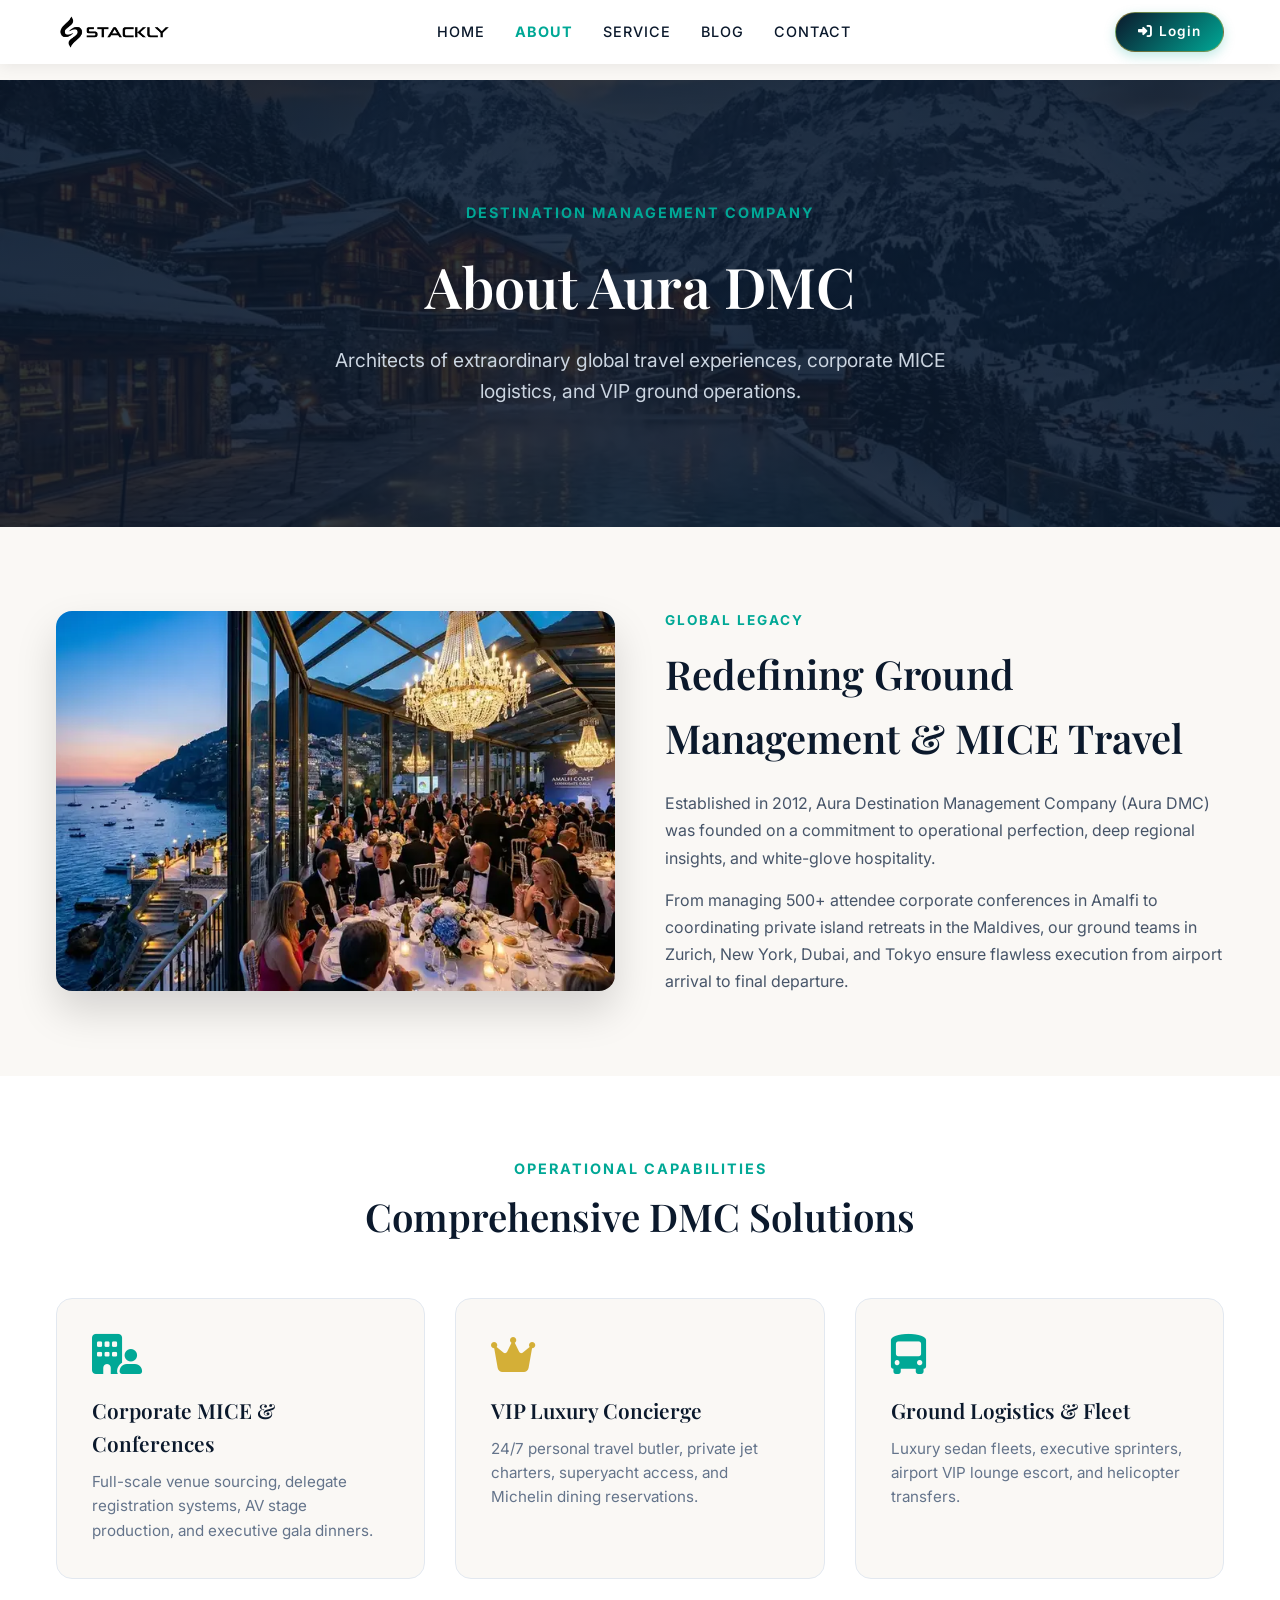
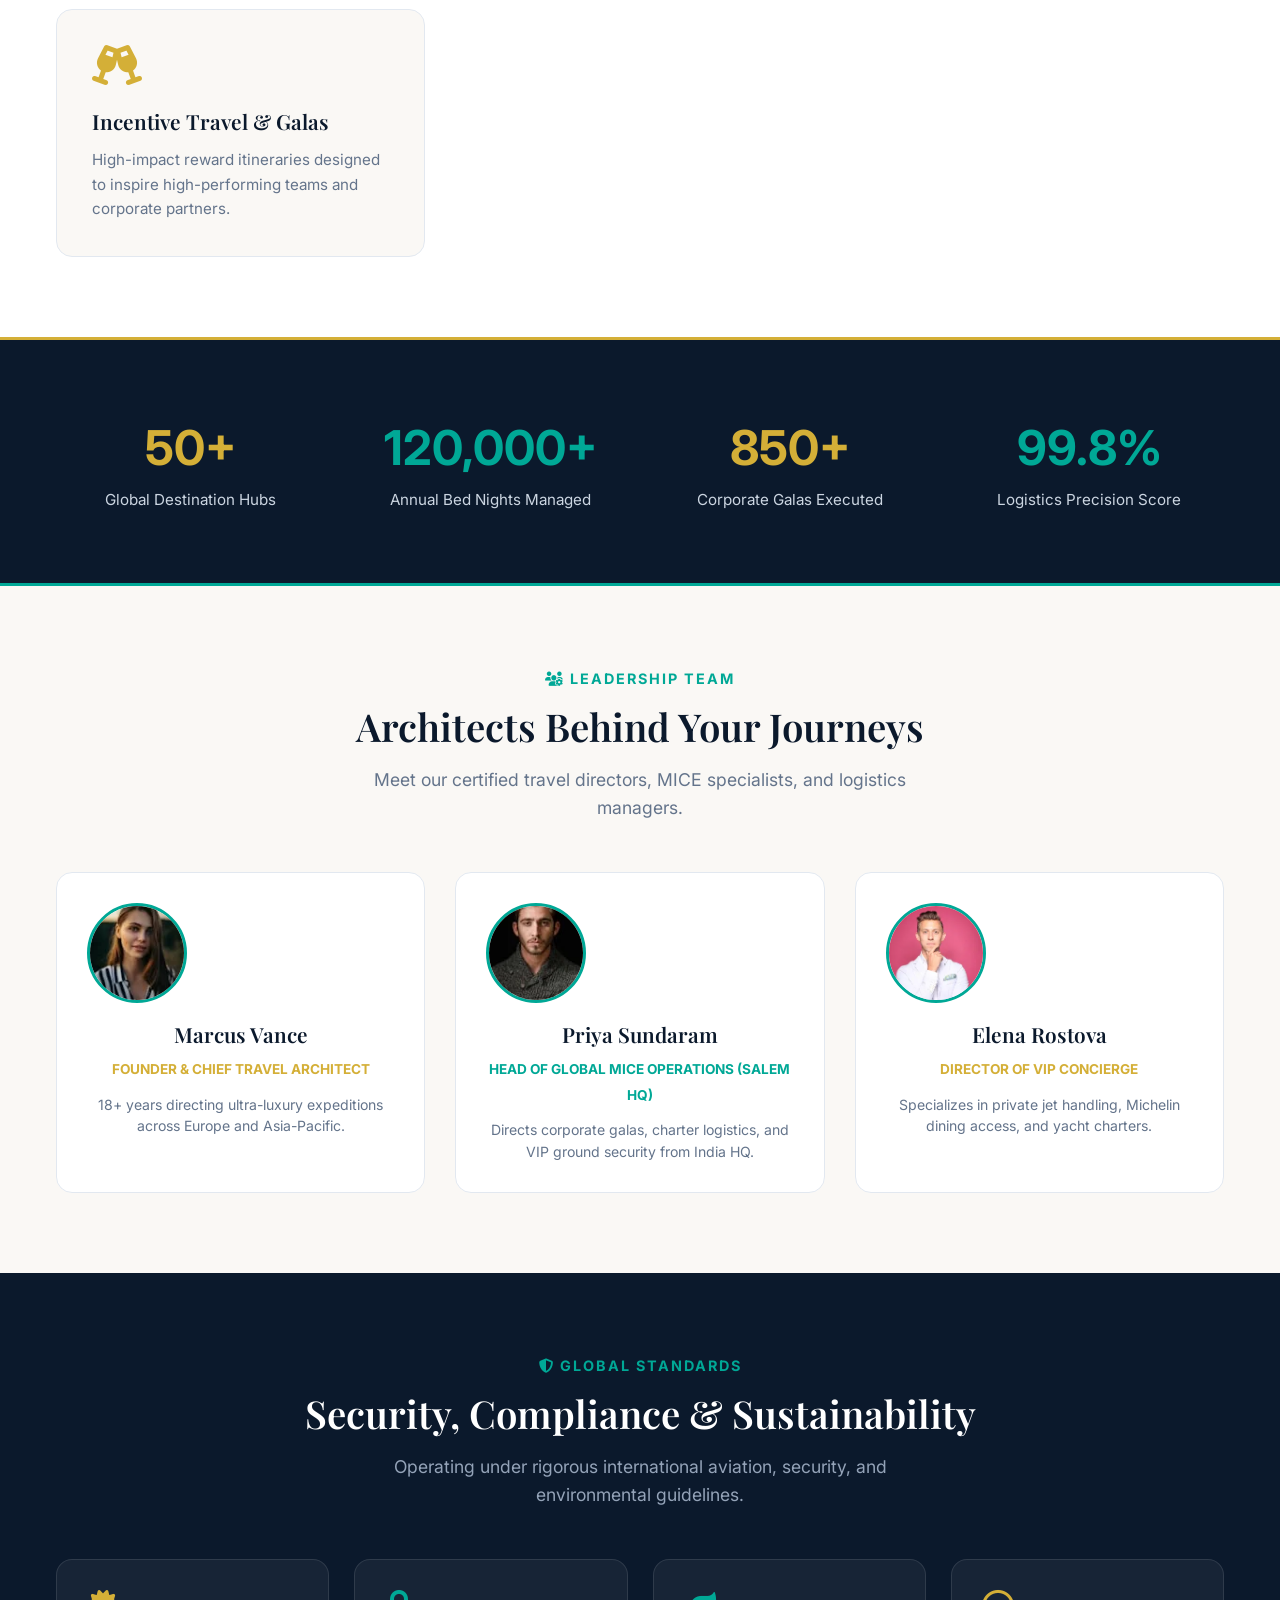
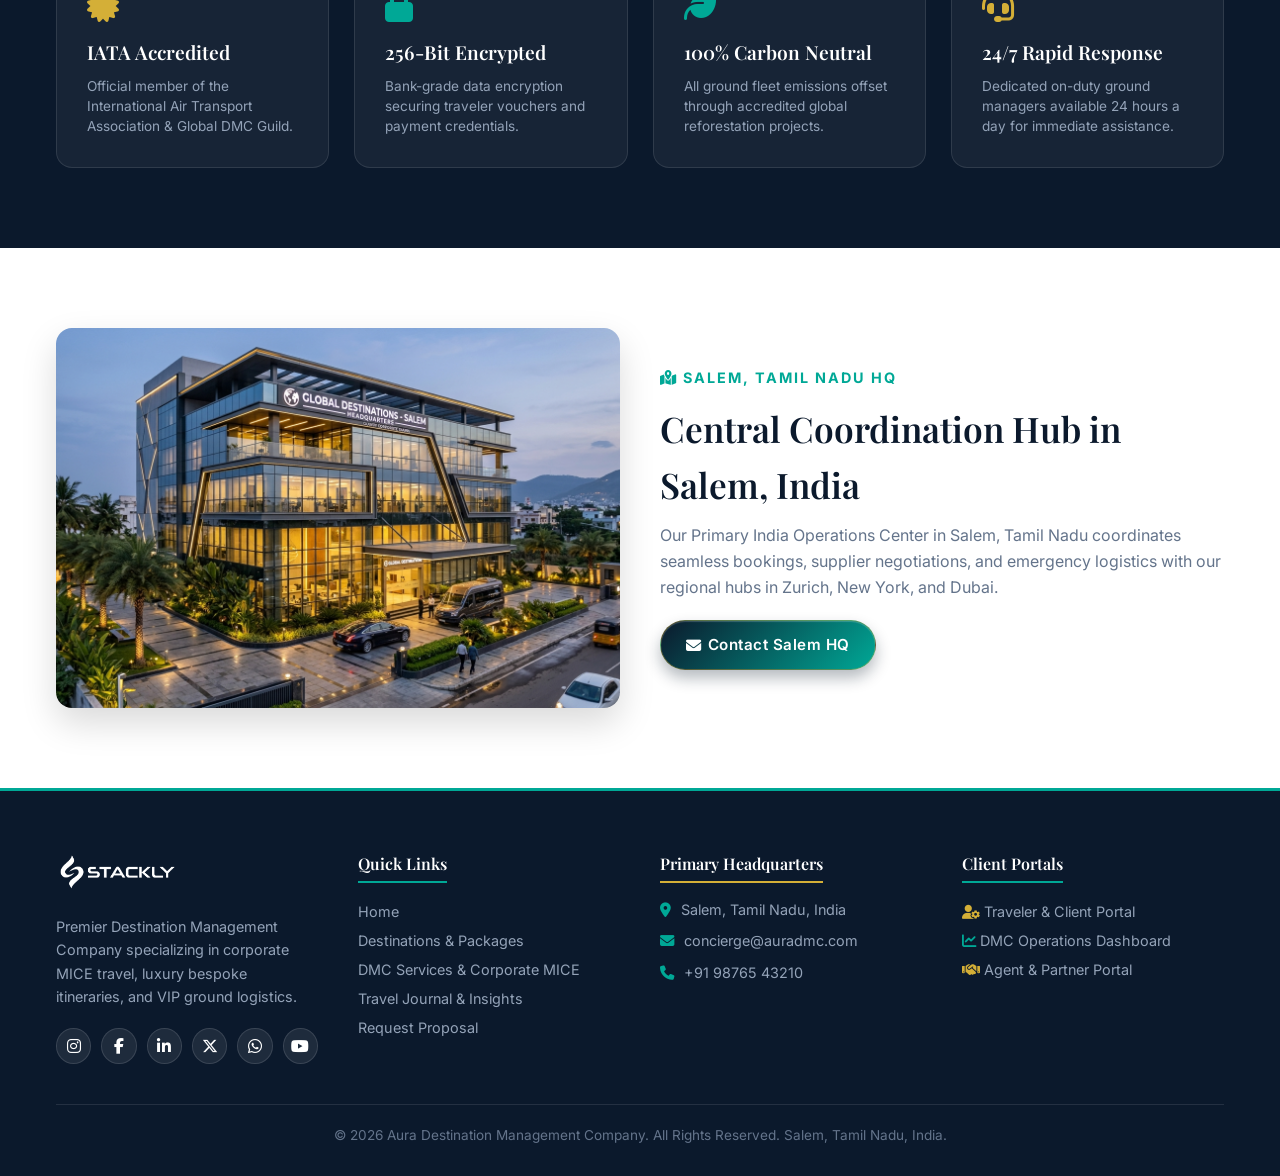
==== commit b853082a: "Add files via upload" ====
--- a/about.html
+++ b/about.html
@@ -213,7 +213,9 @@
             <div style="display: grid; grid-template-columns: repeat(auto-fit, minmax(220px, 1fr)); gap: 40px; margin-bottom: 40px;">
                 <div>
                     <div style="margin-bottom: 15px;">
-                        <img src="images/stackly_logo.webp" alt="Aura DMC Logo" style="height: 42px; width: auto; object-fit: contain; filter: brightness(0) invert(1);">
+                        <a href="404.html" style="display: inline-block;">
+                            <img src="images/stackly_logo.webp" alt="Aura DMC Logo" style="height: 42px; width: auto; object-fit: contain; filter: brightness(0) invert(1);">
+                        </a>
                     </div>
                     <p style="font-size: 0.9rem; line-height: 1.6; color: #94A3B8;">Premier Destination Management Company specializing in corporate MICE travel, luxury bespoke itineraries, and VIP ground logistics.</p>
                     
--- a/assets/css/style.css
+++ b/assets/css/style.css
@@ -341,24 +341,23 @@
     to { transform: scale(2.5); opacity: 0; }
 }
 
-/* Sticky Header Animation */
-header { transition: background 0.3s ease, padding 0.3s ease, box-shadow 0.3s ease; z-index: 1000; }
-header.sticky {
-    position: fixed;
-    top: 0; left: 0; width: 100%;
-    background: rgba(255, 255, 255, 0.95);
-    backdrop-filter: blur(5px);
-    box-shadow: 0 2px 10px rgba(0,0,0,0.1);
-    animation: slideDown 0.3s ease forwards;
-}
-@keyframes slideDown {
-    from { transform: translateY(-100%); }
-    to { transform: translateY(0); }
-}
-
-/* Transparent Header Overrides */
-header { background-color: transparent !important; position: fixed !important; z-index: 10001 !important; }
-header.sticky { position: fixed !important; background: rgba(255, 255, 255, 0.95) !important; z-index: 10001 !important; }
+/* Sticky Header Styles */
+header {
+    position: fixed !important;
+    top: 0 !important;
+    left: 0 !important;
+    width: 100% !important;
+    background: #ffffff !important;
+    background-color: #ffffff !important;
+    box-shadow: 0 2px 15px rgba(0,0,0,0.08) !important;
+    z-index: 100000 !important;
+}
+header.scrolled, header.sticky {
+    background: #ffffff !important;
+    background-color: #ffffff !important;
+    box-shadow: 0 4px 20px rgba(0,0,0,0.12) !important;
+    z-index: 100000 !important;
+}
 
 
 /* --- GLOBAL RESPONSIVE & FUNCTIONAL FIXES --- */
--- a/assets/css/header.css
+++ b/assets/css/header.css
@@ -123,19 +123,20 @@
         width: 100vw !important;
         max-width: 100vw !important;
         height: 100vh !important;
-        background: #ffffff !important; /* Constant Solid White Background */
+        height: 100dvh !important;
+        background: #ffffff !important;
         flex-direction: column !important;
         align-items: center !important;
         justify-content: center !important;
         padding: 90px 24px 50px 24px !important;
         box-shadow: 0 10px 40px rgba(0,0,0,0.12) !important;
         overflow-y: auto !important;
-        z-index: 100001 !important;
+        z-index: 100005 !important;
         opacity: 0 !important;
         visibility: hidden !important;
         pointer-events: none !important;
         transition: opacity 0.35s ease, visibility 0.35s ease, transform 0.35s cubic-bezier(0.4, 0, 0.2, 1) !important;
-        transform: scale(0.96) translateY(-10px) !important;
+        transform: scale(0.96) translateY(-15px) !important;
         gap: 16px !important;
     }
 
@@ -144,12 +145,14 @@
         visibility: visible !important;
         pointer-events: auto !important;
         transform: scale(1) translateY(0) !important;
+        right: 0 !important;
+        left: 0 !important;
     }
 
     .nav-links li {
-        width: 100%;
-        max-width: 340px;
-        text-align: center;
+        width: 100% !important;
+        max-width: 340px !important;
+        text-align: center !important;
     }
 
     .nav-links li a, .nav-links a {
@@ -165,11 +168,13 @@
         text-transform: uppercase !important;
         transition: all 0.3s ease !important;
         text-decoration: none !important;
+        text-align: center !important;
     }
 
     .nav-links li a:hover, .nav-links li a.nav-active, .nav-links a.nav-active {
         color: #00A896 !important;
         transform: scale(1.04) !important;
+        background: transparent !important;
     }
 
     .nav-links li:last-child a {
@@ -177,7 +182,7 @@
     }
 
     .nav-links a.btn-login-nav {
-        margin-top: 10px !important;
+        margin-top: 15px !important;
         width: 100% !important;
         padding: 14px 24px !important;
         font-size: 1rem !important;
@@ -188,20 +193,25 @@
         border: none !important;
     }
 
-    /* Light Backdrop Overlay behind Mobile Menu */
+    /* Dark Overlay behind Full Screen Menu */
     .menu-overlay {
         position: fixed !important;
-        inset: 0 !important;
-        background: rgba(255, 255, 255, 0.95) !important;
-        z-index: 100000 !important;
+        top: 0 !important;
+        left: 0 !important;
+        width: 100vw !important;
+        height: 100vh !important;
+        background: rgba(11, 25, 44, 0.5) !important;
+        z-index: 99990 !important;
         opacity: 0 !important;
         visibility: hidden !important;
-        transition: opacity 0.35s ease, visibility 0.35s ease !important;
+        pointer-events: none !important;
+        transition: opacity 0.3s ease, visibility 0.3s ease !important;
     }
 
     .menu-overlay.active {
         opacity: 1 !important;
         visibility: visible !important;
+        pointer-events: auto !important;
     }
 
     /* Mobile Toggle Hamburger Button */
@@ -209,53 +219,63 @@
         display: flex !important;
         align-items: center !important;
         justify-content: center !important;
-        width: 48px !important;
-        height: 48px !important;
-        min-width: 48px !important;
-        min-height: 48px !important;
+        width: 44px !important;
+        height: 44px !important;
+        min-width: 44px !important;
+        min-height: 44px !important;
         padding: 0 !important;
         background: transparent !important;
         border: none !important;
         outline: none !important;
         cursor: pointer !important;
         position: relative !important;
-        z-index: 100005 !important;
+        z-index: 100010 !important;
+        flex-shrink: 0 !important;
         touch-action: manipulation !important;
         -webkit-tap-highlight-color: transparent !important;
     }
 
-    .hamburger-icon span {
+    .hamburger-icon span, .mobile-menu-btn span {
         display: block !important;
         position: absolute !important;
         height: 3px !important;
-        width: 26px !important;
+        width: 24px !important;
         background: #0B192C !important;
         border-radius: 3px !important;
         opacity: 1 !important;
-        left: 11px !important;
+        left: 10px !important;
+        pointer-events: none !important;
         transition: transform 0.3s ease, opacity 0.3s ease, background-color 0.3s ease, top 0.3s ease !important;
     }
 
-    .hamburger-icon span:nth-child(1) { top: 14px !important; }
-    .hamburger-icon span:nth-child(2) { top: 22px !important; }
-    .hamburger-icon span:nth-child(3) { top: 30px !important; }
-
-    .hamburger-icon[aria-expanded="true"] span {
+    .hamburger-icon span:nth-child(1), .mobile-menu-btn span:nth-child(1) { top: 12px !important; }
+    .hamburger-icon span:nth-child(2), .mobile-menu-btn span:nth-child(2) { top: 20px !important; }
+    .hamburger-icon span:nth-child(3), .mobile-menu-btn span:nth-child(3) { top: 28px !important; }
+
+    .hamburger-icon[aria-expanded="true"] span,
+    .hamburger-icon.active span,
+    .mobile-menu-btn.active span {
         background: #0B192C !important;
     }
 
-    .hamburger-icon[aria-expanded="true"] span:nth-child(1) {
-        top: 22px !important;
+    .hamburger-icon[aria-expanded="true"] span:nth-child(1),
+    .hamburger-icon.active span:nth-child(1),
+    .mobile-menu-btn.active span:nth-child(1) {
+        top: 20px !important;
         transform: rotate(45deg) !important;
     }
 
-    .hamburger-icon[aria-expanded="true"] span:nth-child(2) {
+    .hamburger-icon[aria-expanded="true"] span:nth-child(2),
+    .hamburger-icon.active span:nth-child(2),
+    .mobile-menu-btn.active span:nth-child(2) {
         opacity: 0 !important;
         transform: translateX(-15px) !important;
     }
 
-    .hamburger-icon[aria-expanded="true"] span:nth-child(3) {
-        top: 22px !important;
+    .hamburger-icon[aria-expanded="true"] span:nth-child(3),
+    .hamburger-icon.active span:nth-child(3),
+    .mobile-menu-btn.active span:nth-child(3) {
+        top: 20px !important;
         transform: rotate(-45deg) !important;
     }
 
@@ -271,10 +291,57 @@
 
 @media (max-width: 576px) {
     .nav-icons a.btn-login-nav {
-        padding: 6px 14px !important;
-        font-size: 0.78rem !important;
+        padding: 5px 10px !important;
+        font-size: 0.72rem !important;
         letter-spacing: 0.5px !important;
     }
+
+    .nav-logo-img, .logo img {
+        max-width: 115px !important;
+        height: 30px !important;
+    }
+
+    .mobile-menu-btn, button.mobile-menu-btn {
+        width: 38px !important;
+        height: 38px !important;
+        min-width: 38px !important;
+        min-height: 38px !important;
+    }
+
+    .hamburger-icon span, .mobile-menu-btn span {
+        width: 20px !important;
+        left: 9px !important;
+    }
+
+    .hamburger-icon span:nth-child(1), .mobile-menu-btn span:nth-child(1) { top: 10px !important; }
+    .hamburger-icon span:nth-child(2), .mobile-menu-btn span:nth-child(2) { top: 17px !important; }
+    .hamburger-icon span:nth-child(3), .mobile-menu-btn span:nth-child(3) { top: 24px !important; }
+
+    .hamburger-icon[aria-expanded="true"] span:nth-child(1),
+    .hamburger-icon.active span:nth-child(1),
+    .mobile-menu-btn.active span:nth-child(1) {
+        top: 17px !important;
+    }
+
+    .hamburger-icon[aria-expanded="true"] span:nth-child(3),
+    .hamburger-icon.active span:nth-child(3),
+    .mobile-menu-btn.active span:nth-child(3) {
+        top: 17px !important;
+    }
+
+    .nav-links {
+        width: 100vw !important;
+        max-width: 100vw !important;
+        padding: 80px 20px 40px 20px !important;
+        gap: 12px !important;
+    }
+
+    .nav-links li a, .nav-links a {
+        padding: 12px 16px !important;
+        font-size: 1.1rem !important;
+        letter-spacing: 1px !important;
+    }
+}
 }
 
 /* Hide toggle menu and mobile-only items strictly in Desktop view (> 992px) */
--- a/assets/css/responsive-fixes.css
+++ b/assets/css/responsive-fixes.css
@@ -221,27 +221,40 @@
 }
 
 @media (max-width: 768px) {
-    /* ===== MOBILE MENU SLIDE IN FROM RIGHT ===== */
+    /* ===== FULL SCREEN MOBILE MENU OVERLAY ===== */
     .nav-links {
         position: fixed !important;
         top: 0 !important;
-        right: -100% !important;
-        width: 75% !important;
-        max-width: 320px !important;
+        left: 0 !important;
+        right: 0 !important;
+        bottom: 0 !important;
+        width: 100vw !important;
+        max-width: 100vw !important;
         height: 100vh !important;
+        height: 100dvh !important;
         background: #fff !important;
         flex-direction: column !important;
-        align-items: flex-start !important;
-        padding: 90px 30px 40px 30px !important;
-        box-shadow: -5px 0 30px rgba(0,0,0,0.15) !important;
+        align-items: center !important;
+        justify-content: center !important;
+        padding: 90px 24px 50px 24px !important;
+        box-shadow: 0 10px 40px rgba(0,0,0,0.12) !important;
         overflow-y: auto !important;
-        z-index: 9999 !important;
-        transition: right 0.35s cubic-bezier(0.4, 0, 0.2, 1) !important;
-        gap: 8px !important;
+        z-index: 100005 !important;
+        opacity: 0 !important;
+        visibility: hidden !important;
+        pointer-events: none !important;
+        transition: opacity 0.35s ease, visibility 0.35s ease, transform 0.35s cubic-bezier(0.4, 0, 0.2, 1) !important;
+        transform: scale(0.96) translateY(-15px) !important;
+        gap: 16px !important;
     }
 
     .nav-links.active {
+        opacity: 1 !important;
+        visibility: visible !important;
+        pointer-events: auto !important;
+        transform: scale(1) translateY(0) !important;
         right: 0 !important;
+        left: 0 !important;
     }
 
     .nav-links li {
@@ -263,24 +276,31 @@
     /* ===== DARK OVERLAY BEHIND MENU ===== */
     .menu-overlay {
         position: fixed !important;
-        inset: 0 !important;
-        background: rgba(0, 0, 0, 0.5) !important;
-        z-index: 9998 !important;
+        top: 0 !important;
+        left: 0 !important;
+        width: 100vw !important;
+        height: 100vh !important;
+        background: rgba(11, 25, 44, 0.5) !important;
+        z-index: 99990 !important;
         opacity: 0 !important;
         visibility: hidden !important;
+        pointer-events: none !important;
         transition: opacity 0.35s ease, visibility 0.35s ease !important;
     }
 
     .menu-overlay.active {
         opacity: 1 !important;
         visibility: visible !important;
+        pointer-events: auto !important;
     }
 
     /* ===== HAMBURGER ALWAYS ON TOP ===== */
-    .mobile-menu-btn {
-        position: relative;
-        z-index: 10000 !important;
-        cursor: pointer;
+    .mobile-menu-btn, button.mobile-menu-btn {
+        position: relative !important;
+        z-index: 100010 !important;
+        cursor: pointer !important;
+        touch-action: manipulation !important;
+        -webkit-tap-highlight-color: transparent !important;
     }
 
     /* ===== HIDE DESKTOP BUTTONS IN MOBILE HEADER ===== */
@@ -660,44 +680,136 @@
    ========================================================= */
 
 @media (max-width: 576px) {
-    /* Global Reset & Container */
+    /* Global Reset & Container down to 320px */
     html, body {
         overflow-x: hidden !important;
         max-width: 100vw !important;
     }
 
     .container {
-        padding-left: 14px !important;
-        padding-right: 14px !important;
+        padding-left: 10px !important;
+        padding-right: 10px !important;
         width: 100% !important;
         max-width: 100% !important;
         box-sizing: border-box !important;
     }
 
     /* Header & Navigation on 320px - 576px */
+    .navbar {
+        display: flex !important;
+        justify-content: space-between !important;
+        align-items: center !important;
+        padding: 6px 0 !important;
+        width: 100% !important;
+    }
+
+    .nav-logo-img, .logo img {
+        max-width: 120px !important;
+        height: 32px !important;
+        object-fit: contain !important;
+    }
+
     .logo {
-        font-size: 1.15rem !important;
+        font-size: 1rem !important;
+        gap: 4px !important;
+        max-width: 130px !important;
+    }
+
+    .nav-icons {
+        display: flex !important;
+        align-items: center !important;
         gap: 6px !important;
-    }
-
-    .logo span:first-child {
-        font-size: 0.9rem !important;
-        padding: 4px 8px !important;
-    }
-
-    .logo span:last-child {
-        font-size: 0.85rem !important;
-    }
-
-    .cart-icon {
-        margin-right: 12px !important;
-        font-size: 1.15rem !important;
+        position: relative !important;
+        z-index: 100005 !important;
+        flex-shrink: 0 !important;
+    }
+
+    .nav-icons a.btn-login-nav {
+        padding: 5px 10px !important;
+        font-size: 0.72rem !important;
+        letter-spacing: 0.5px !important;
+        white-space: nowrap !important;
+    }
+
+    .mobile-menu-btn, button.mobile-menu-btn {
+        display: flex !important;
+        align-items: center !important;
+        justify-content: center !important;
+        width: 40px !important;
+        height: 40px !important;
+        min-width: 40px !important;
+        min-height: 40px !important;
+        padding: 0 !important;
+        background: transparent !important;
+        border: none !important;
+        outline: none !important;
+        cursor: pointer !important;
+        position: relative !important;
+        z-index: 100006 !important;
+        flex-shrink: 0 !important;
+        touch-action: manipulation !important;
+        -webkit-tap-highlight-color: transparent !important;
+    }
+
+    .hamburger-icon span, .mobile-menu-btn span {
+        width: 20px !important;
+        left: 9px !important;
+        pointer-events: none !important;
     }
 
     .nav-links {
-        width: 85% !important;
-        max-width: 280px !important;
-        padding: 70px 20px 30px !important;
+        position: fixed !important;
+        top: 0 !important;
+        left: 0 !important;
+        right: 0 !important;
+        bottom: 0 !important;
+        width: 100vw !important;
+        max-width: 100vw !important;
+        height: 100vh !important;
+        height: 100dvh !important;
+        background: #ffffff !important;
+        flex-direction: column !important;
+        align-items: center !important;
+        justify-content: center !important;
+        padding: 80px 20px 40px 20px !important;
+        box-shadow: 0 10px 40px rgba(0,0,0,0.12) !important;
+        overflow-y: auto !important;
+        z-index: 100005 !important;
+        opacity: 0 !important;
+        visibility: hidden !important;
+        pointer-events: none !important;
+        transition: opacity 0.35s ease, visibility 0.35s ease, transform 0.35s cubic-bezier(0.4, 0, 0.2, 1) !important;
+        transform: scale(0.96) translateY(-15px) !important;
+        gap: 12px !important;
+    }
+
+    .nav-links.active {
+        opacity: 1 !important;
+        visibility: visible !important;
+        pointer-events: auto !important;
+        transform: scale(1) translateY(0) !important;
+        right: 0 !important;
+        left: 0 !important;
+    }
+
+    .menu-overlay {
+        position: fixed !important;
+        top: 0 !important;
+        left: 0 !important;
+        width: 100vw !important;
+        height: 100vh !important;
+        background: rgba(11, 25, 44, 0.5) !important;
+        z-index: 99990 !important;
+        opacity: 0 !important;
+        visibility: hidden !important;
+        pointer-events: none !important;
+        transition: opacity 0.35s ease, visibility 0.35s ease !important;
+    }
+
+    .menu-overlay.active {
+        opacity: 1 !important;
+        visibility: visible !important;
+        pointer-events: auto !important;
     }
 
     /* Hero Section Scale down to 320px */
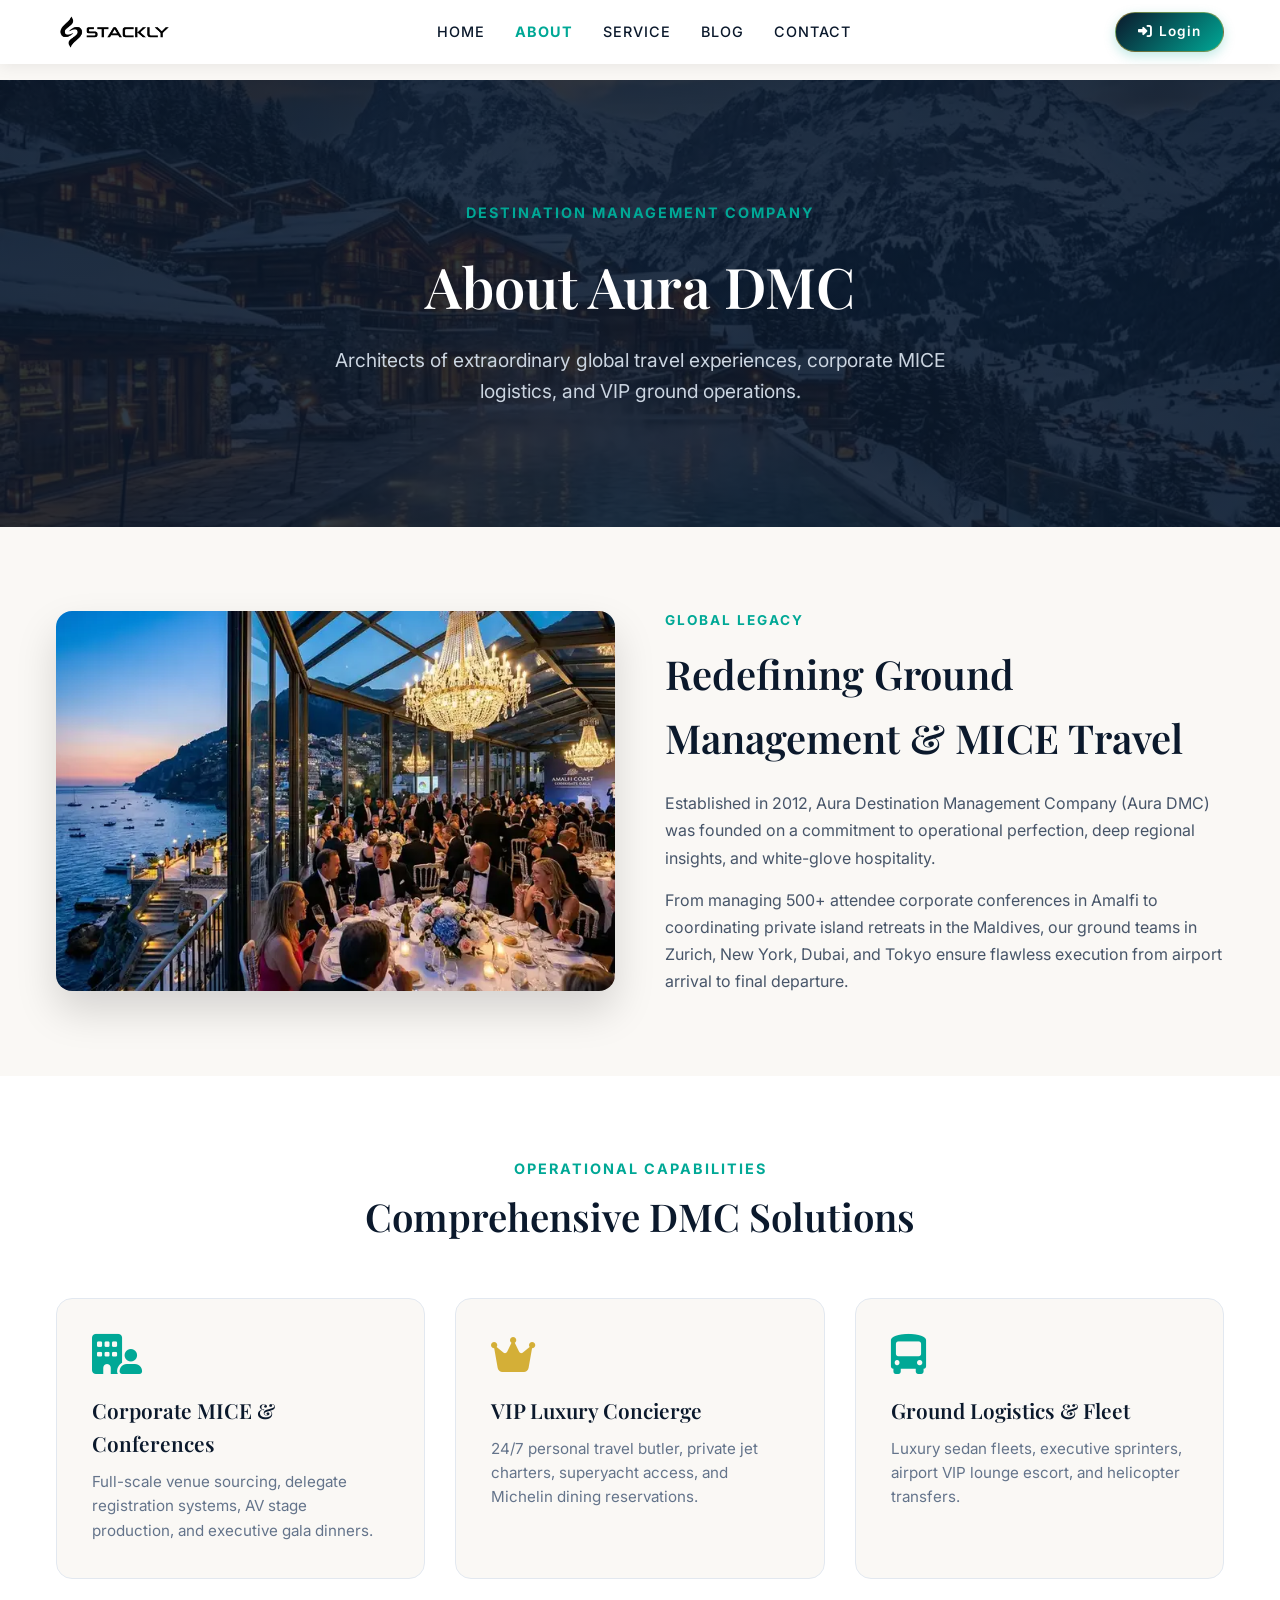
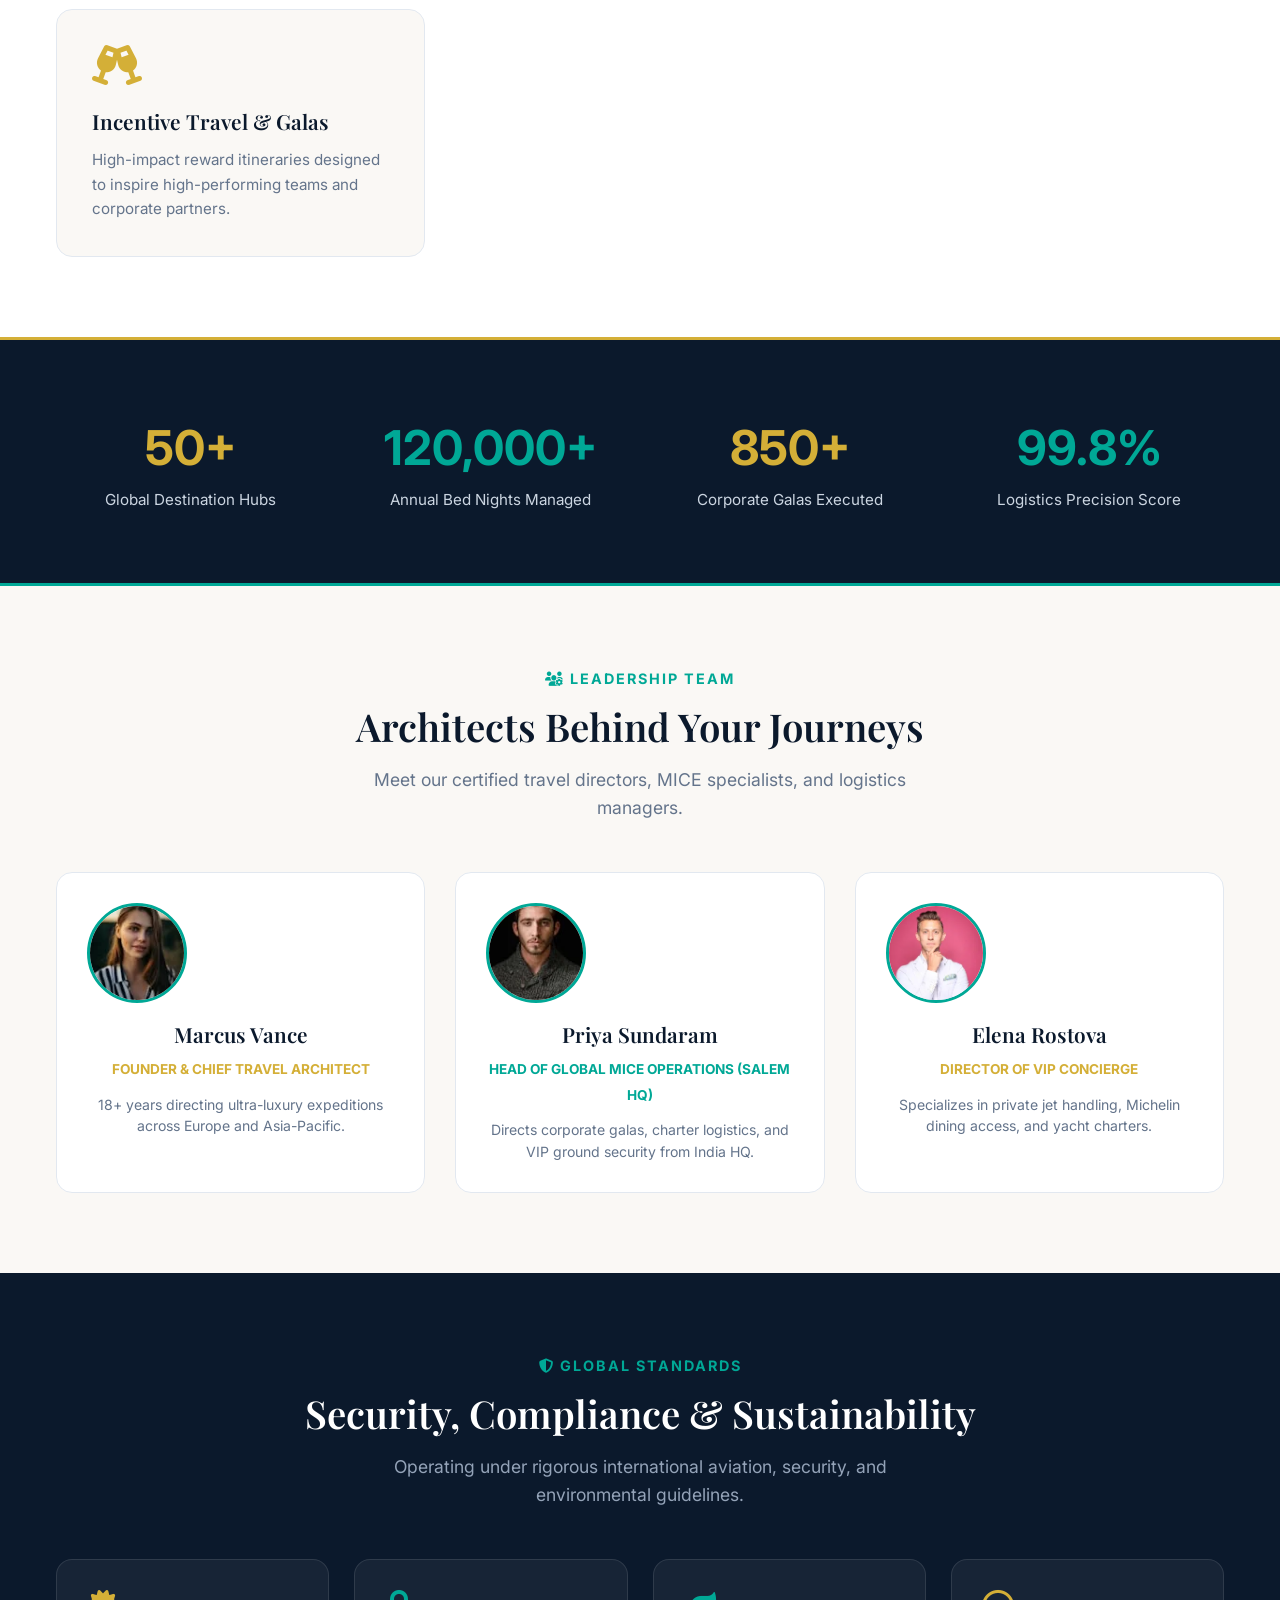
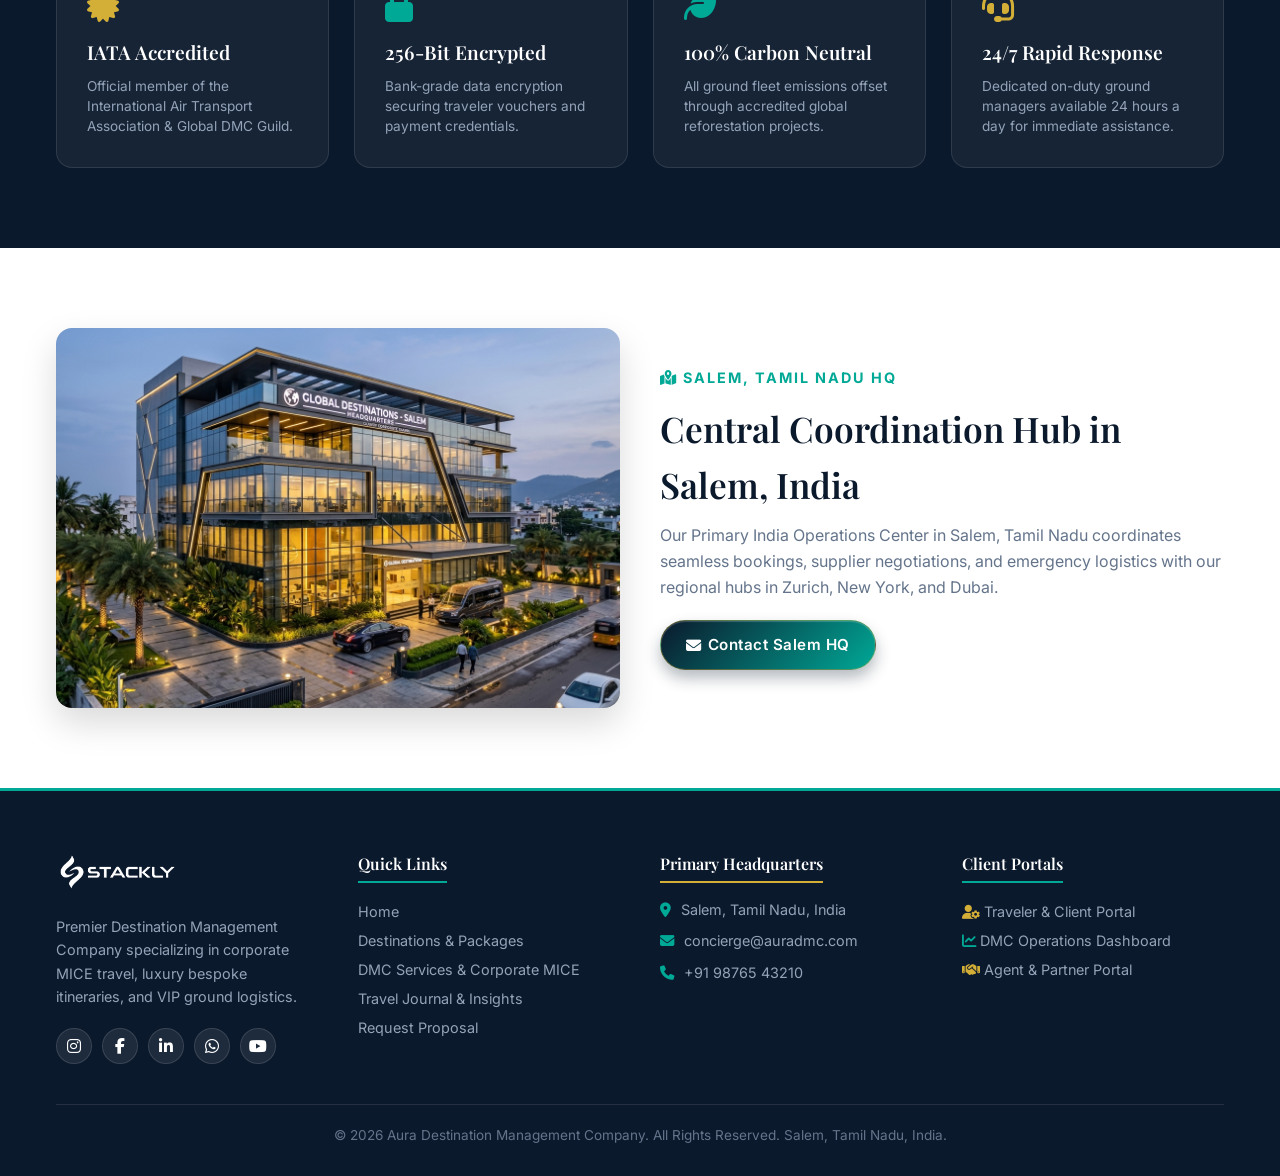
==== commit 7a138084: "Add files via upload" ====
--- a/about.html
+++ b/about.html
@@ -213,7 +213,7 @@
             <div style="display: grid; grid-template-columns: repeat(auto-fit, minmax(220px, 1fr)); gap: 40px; margin-bottom: 40px;">
                 <div>
                     <div style="margin-bottom: 15px;">
-                        <a href="404.html" style="display: inline-block;">
+                        <a href="index.html" style="display: inline-block;">
                             <img src="images/stackly_logo.webp" alt="Aura DMC Logo" style="height: 42px; width: auto; object-fit: contain; filter: brightness(0) invert(1);">
                         </a>
                     </div>
@@ -224,7 +224,6 @@
                         <a href="404.html" aria-label="Instagram" style="width: 36px; height: 36px; border-radius: 50%; background: rgba(255,255,255,0.08); color: #fff; display: inline-flex; align-items: center; justify-content: center; text-decoration: none; transition: all 0.3s ease; border: 1px solid rgba(255,255,255,0.12);"><i class="fa-brands fa-instagram"></i></a>
                         <a href="404.html" aria-label="Facebook" style="width: 36px; height: 36px; border-radius: 50%; background: rgba(255,255,255,0.08); color: #fff; display: inline-flex; align-items: center; justify-content: center; text-decoration: none; transition: all 0.3s ease; border: 1px solid rgba(255,255,255,0.12);"><i class="fa-brands fa-facebook-f"></i></a>
                         <a href="404.html" aria-label="LinkedIn" style="width: 36px; height: 36px; border-radius: 50%; background: rgba(255,255,255,0.08); color: #fff; display: inline-flex; align-items: center; justify-content: center; text-decoration: none; transition: all 0.3s ease; border: 1px solid rgba(255,255,255,0.12);"><i class="fa-brands fa-linkedin-in"></i></a>
-                        <a href="404.html" aria-label="Twitter / X" style="width: 36px; height: 36px; border-radius: 50%; background: rgba(255,255,255,0.08); color: #fff; display: inline-flex; align-items: center; justify-content: center; text-decoration: none; transition: all 0.3s ease; border: 1px solid rgba(255,255,255,0.12);"><i class="fa-brands fa-x-twitter"></i></a>
                         <a href="404.html" aria-label="WhatsApp" style="width: 36px; height: 36px; border-radius: 50%; background: rgba(255,255,255,0.08); color: #fff; display: inline-flex; align-items: center; justify-content: center; text-decoration: none; transition: all 0.3s ease; border: 1px solid rgba(255,255,255,0.12);"><i class="fa-brands fa-whatsapp"></i></a>
                         <a href="404.html" aria-label="YouTube" style="width: 36px; height: 36px; border-radius: 50%; background: rgba(255,255,255,0.08); color: #fff; display: inline-flex; align-items: center; justify-content: center; text-decoration: none; transition: all 0.3s ease; border: 1px solid rgba(255,255,255,0.12);"><i class="fa-brands fa-youtube"></i></a>
                     </div>
